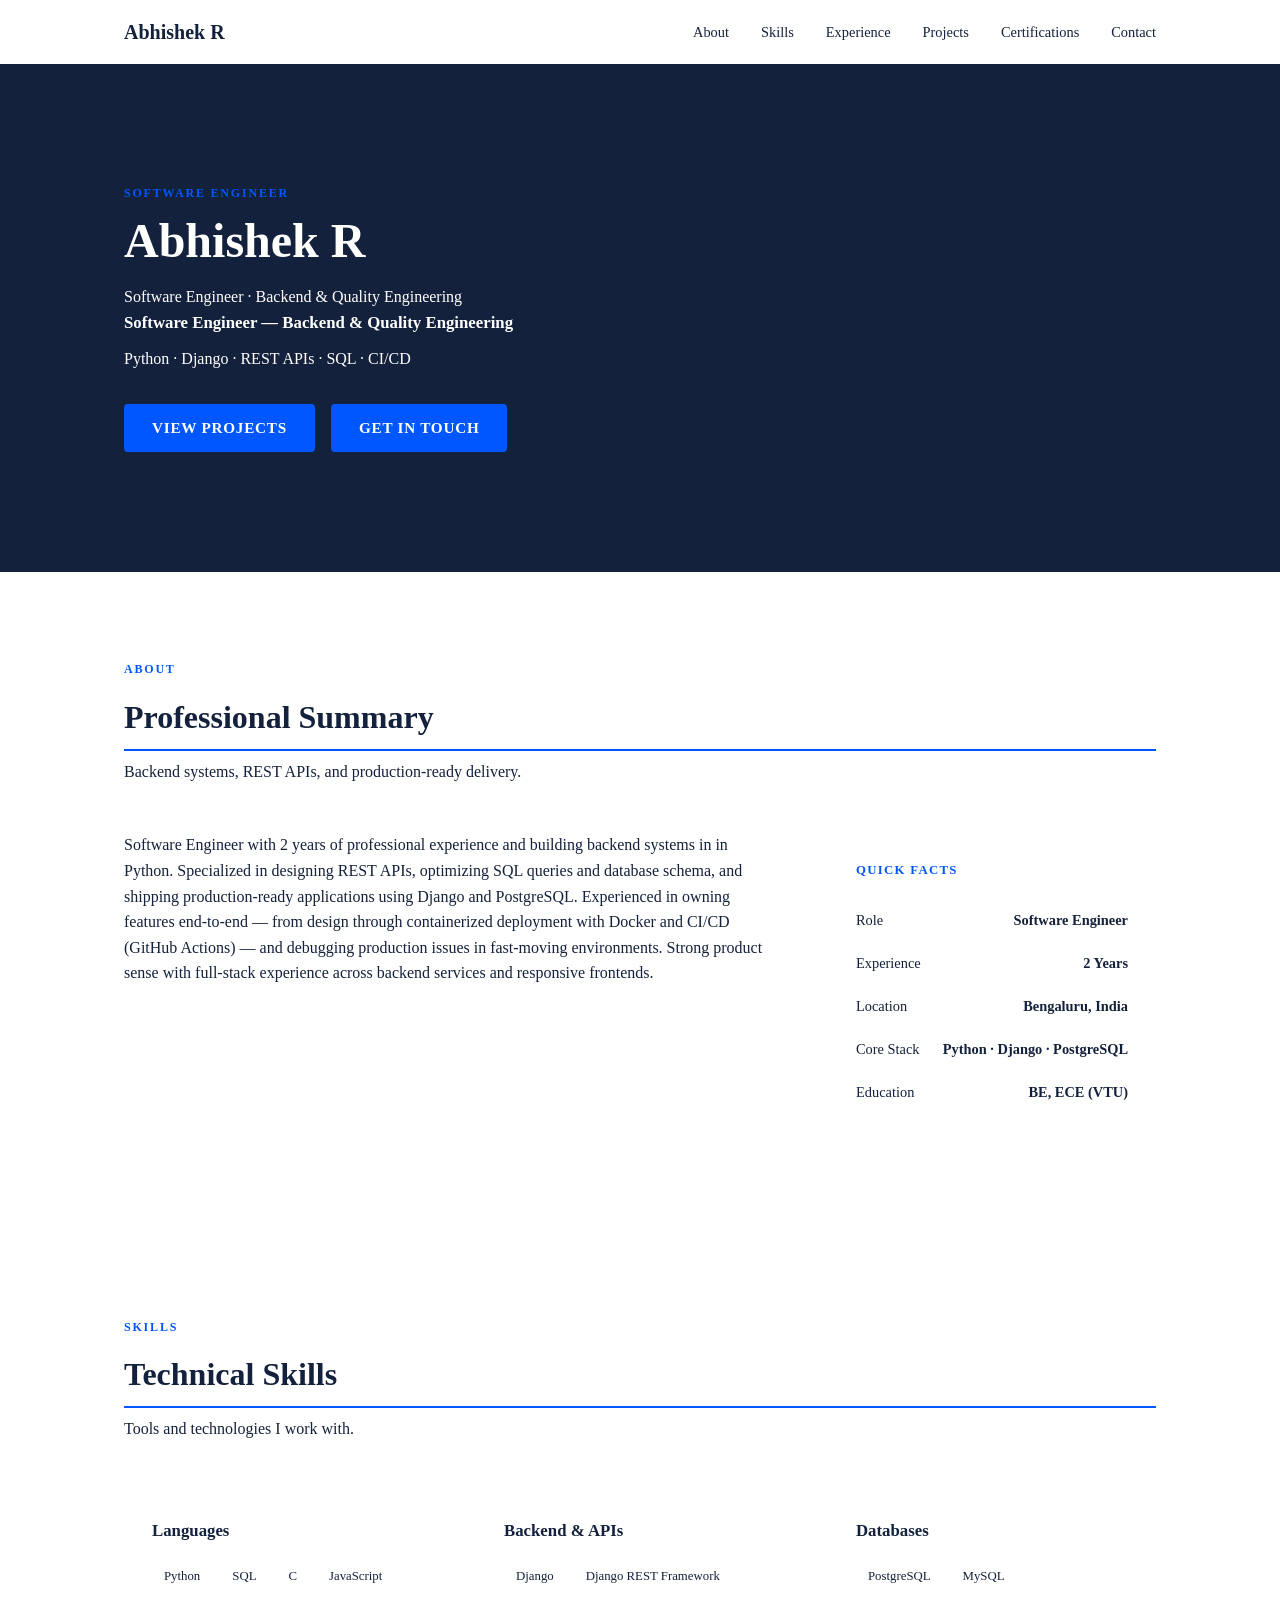
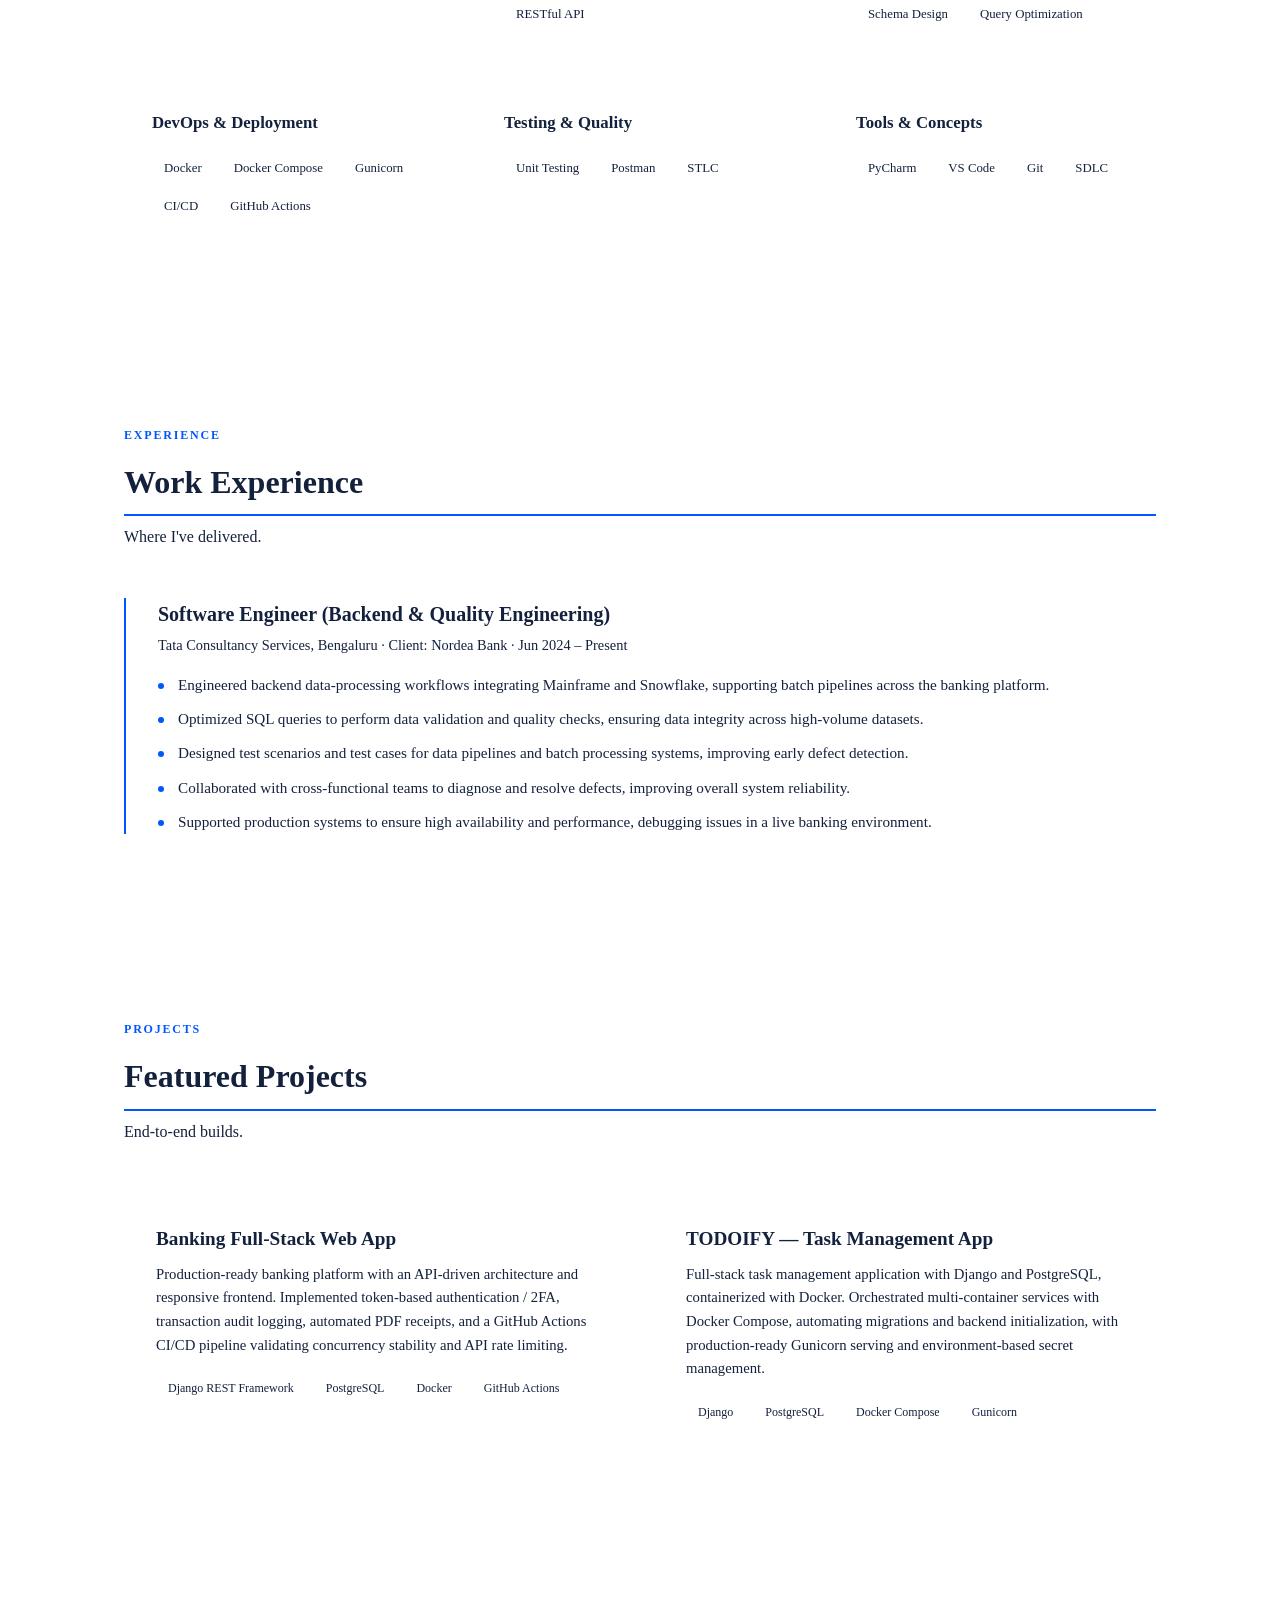
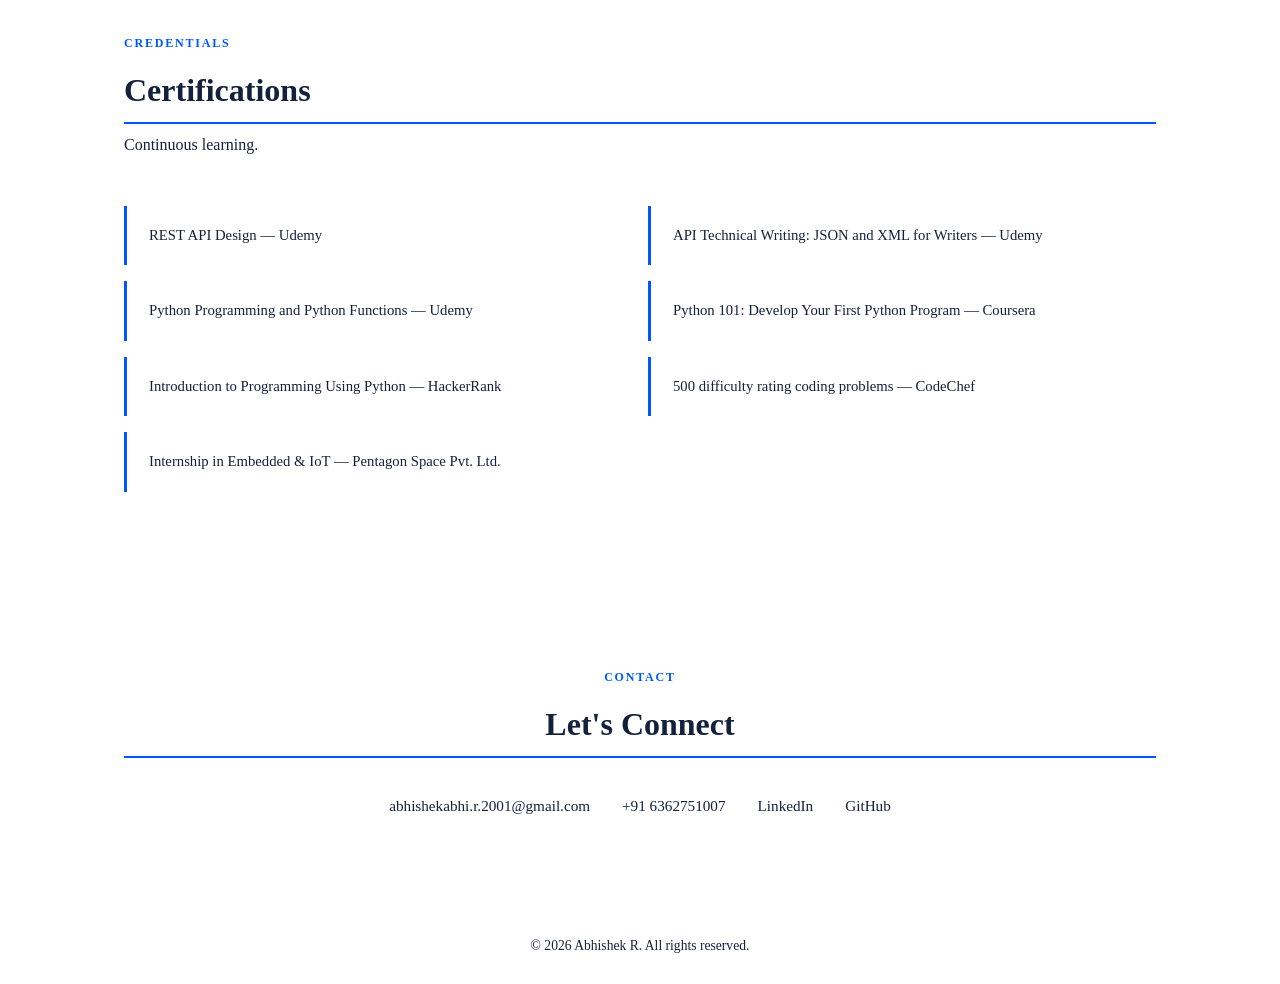
==== index.html @ b6c9a601 "added Goldman Sachs template" ====
<!DOCTYPE html>
<html lang="en">

<head>
    <meta charset="UTF-8">
    <meta name="viewport" content="width=device-width, initial-scale=1.0">
    <title>Abhishek R — Software Engineer</title>

    <link rel="stylesheet" href="base.css">
    <script>
        (function () {
            const params = new URLSearchParams(window.location.search);
            const company = (params.get('company') || '').trim().toLowerCase();
            const companyThemes = {
                accenture: 'accenture',
                ibm: 'ibm',
                deloitte: 'deloitte',
                microsoft: 'tech',
                google: 'google',
                ey: 'ey',
                cisco: 'cisco',
                capgemini: 'capgemini',
                infosys: 'infosys',
                amazon: 'amazon',
                oracle: 'oracle',
                visa: 'visa',
                goldmansachs: 'goldman-sachs',
                'goldman-sachs': 'goldman-sachs',
                'goldman sachs': 'goldman-sachs',
                goldman: 'goldman-sachs',
                gs: 'goldman-sachs'
            };
            const themeFile = companyThemes[company] || 'default';
            const link = document.createElement('link');
            link.rel = 'stylesheet';
            link.id = 'themeStylesheet';
            link.href = `theme-${themeFile}.css`;
            document.head.appendChild(link);
        })();
    </script>
    <link href="https://fonts.googleapis.com/css2?family=IBM+Plex+Sans:wght@400;600;700&display=swap" rel="stylesheet">
    <link
        href="https://fonts.googleapis.com/css2?family=Roboto:wght@400;500;700&family=Inter:wght@400;600;700&display=swap"
        rel="stylesheet">

    <!-- LOCK: Google-only elements hidden before paint -->
    <style>
        #navNameGoogle,
        #heroNameGoogle,
        #navNameGoldman,
        #heroNameGoldman {
            display: none !important;
        }
    </style>
</head>

<body>

    <!-- NAV -->
    <nav>
        <div class="container nav-inner">
            <a class="nav-logo brand" href="#hero">
                <span class="ibm-logo-mark" aria-hidden="true">
                    <span></span><span></span><span></span>
                    <span></span><span></span><span></span>
                    <span></span><span></span>
                </span>

                <!-- DEFAULT name -->
                <span id="navNameDefault">Abhishek R</span>

                <!-- GOOGLE ONLY name -->
                <span id="navNameGoogle" aria-hidden="true">
                    <span class="google-name">
                        <span class="l1">A</span><span class="l2">b</span><span class="l3">h</span><span
                            class="l4">i</span><span class="l5">s</span><span class="l6">h</span><span
                            class="l7">e</span><span class="l8">k</span>
                    </span>
                    &nbsp;
                    <span class="google-name">
                        <span class="l1">R</span>
                    </span>
                </span>

                <!-- GOLDMAN SACHS ONLY name -->
                <span id="navNameGoldman" aria-hidden="true" class="gs-name">
                    <span class="gs-logo-mark" aria-hidden="true">
                        <span></span><span></span><span></span>
                        <span></span><span></span><span></span>
                        <span></span><span></span>
                    </span>
                    Abhishek R
                </span>
            </a>

            <ul class="nav-links" id="navLinks">
                <li><a href="#about">About</a></li>
                <li><a href="#skills">Skills</a></li>
                <li><a href="#experience">Experience</a></li>
                <li><a href="#projects">Projects</a></li>
                <li><a href="#certs">Certifications</a></li>
                <li><a href="#contact">Contact</a></li>
            </ul>
            <button class="hamburger" id="hamburger" aria-label="Menu">
                <span></span><span></span><span></span>
            </button>
        </div>
    </nav>

    <!-- HERO -->
    <header class="hero">
        <div class="container">

            <!-- Company welcome banner — JS shows this only when ?company= is set -->
            <p id="companyWelcome" style="display:none;" class="company-welcome"></p>

            <p class="kicker">Software Engineer</p>

            <!-- DEFAULT name — always shown UNLESS Google overrides -->
            <h1 id="heroNameDefault">Abhishek R</h1>

            <!-- GOOGLE ONLY name — locked off, JS enables only on ?company=google -->
            <h1 id="heroNameGoogle" aria-hidden="true">
                <span class="google-name">
                    <span class="l1">A</span><span class="l2">b</span><span class="l3">h</span><span
                        class="l4">i</span><span class="l5">s</span><span class="l6">h</span><span
                        class="l7">e</span><span class="l8">k</span>
                </span>
                &nbsp;
                <span class="google-name">
                    <span class="l1">R</span>
                </span>
            </h1>

            <!-- GOLDMAN SACHS ONLY name — locked off, JS enables only on ?company=goldman -->
            <h1 id="heroNameGoldman" aria-hidden="true" class="gs-name">
                <span class="gs-logo-mark" aria-hidden="true">
                    <span></span><span></span><span></span>
                    <span></span><span></span><span></span>
                    <span></span><span></span>
                </span>
                Abhishek R
            </h1>

            <!-- THIS is the fixed subtitle line — NEVER touched by JS, always static -->
            <p class="hero-role">Software Engineer · Backend &amp; Quality Engineering</p>
            <p class="hero-headline" id="heroHeadline">Software Engineer — Backend &amp; Quality Engineering</p>
            <p class="hero-tag" id="heroTag">Python · Django · REST APIs · SQL · CI/CD</p>

            <div class="btns">
                <a href="#projects" class="btn btn-primary">View Projects</a>
                <a href="#contact" class="btn btn-primary">Get in Touch</a>
            </div>
        </div>
    </header>

    <!-- ABOUT -->
    <section id="about">
        <div class="container">
            <p class="kicker">About</p>
            <h2>Professional Summary</h2>
            <p class="section-sub">Backend systems, REST APIs, and production-ready delivery.</p>
            <div class="about-grid">
                <div class="reveal">
                    <p>Software Engineer with 2 years of professional experience and building backend systems in
                        in Python. Specialized in designing REST APIs, optimizing SQL queries and database schema, and
                        shipping production-ready applications using Django and PostgreSQL. Experienced in owning
                        features end-to-end — from design through containerized deployment with Docker and CI/CD (GitHub
                        Actions) — and debugging production issues in fast-moving environments. Strong product sense
                        with full-stack experience across backend services and responsive frontends.</p>
                </div>
                <aside class="facts reveal">
                    <h4>Quick Facts</h4>
                    <div><span>Role</span><span>Software Engineer</span></div>
                    <div><span>Experience</span><span>2 Years</span></div>
                    <div><span>Location</span><span>Bengaluru, India</span></div>
                    <div><span>Core Stack</span><span>Python · Django · PostgreSQL</span></div>
                    <div><span>Education</span><span>BE, ECE (VTU)</span></div>
                </aside>
            </div>
        </div>
    </section>

    <!-- SKILLS -->
    <section id="skills" class="alt">
        <div class="container">
            <p class="kicker">Skills</p>
            <h2>Technical Skills</h2>
            <p class="section-sub">Tools and technologies I work with.</p>
            <div class="skill-grid">
                <div class="skill-card reveal">
                    <h3>Languages</h3>
                    <div class="chips"><span class="chip">Python</span><span class="chip">SQL</span><span
                            class="chip">C</span><span
                            class="chip">JavaScript</span></div>
                </div>
                <div class="skill-card reveal">
                    <h3>Backend &amp; APIs</h3>
                    <div class="chips"><span class="chip">Django</span><span class="chip">Django REST
                            Framework</span><span class="chip">RESTful API</span></div>
                </div>
                <div class="skill-card reveal">
                    <h3>Databases</h3>
                    <div class="chips"><span class="chip">PostgreSQL</span><span class="chip">MySQL</span><span
                            class="chip">Schema Design</span><span class="chip">Query Optimization</span></div>
                </div>
                <div class="skill-card reveal">
                    <h3>DevOps &amp; Deployment</h3>
                    <div class="chips"><span class="chip">Docker</span><span class="chip">Docker Compose</span><span
                            class="chip">Gunicorn</span><span class="chip">CI/CD</span><span class="chip">GitHub
                            Actions</span></div>
                </div>
                <div class="skill-card reveal">
                    <h3>Testing &amp; Quality</h3>
                    <div class="chips"><span class="chip">Unit Testing</span><span class="chip">Postman</span><span class="chip">STLC</span></div>
                </div>
                <div class="skill-card reveal">
                    <h3>Tools &amp; Concepts</h3>
                    <div class="chips"><span class="chip">PyCharm</span><span class="chip">VS Code</span><span
                            class="chip">Git</span><span class="chip">SDLC</span></div>
                </div>
            </div>
        </div>
    </section>

    <!-- EXPERIENCE -->
    <section id="experience">
        <div class="container">
            <p class="kicker">Experience</p>
            <h2>Work Experience</h2>
            <p class="section-sub">Where I've delivered.</p>
            <div class="timeline reveal">
                <h3 class="role">Software Engineer (Backend &amp; Quality Engineering)</h3>
                <p class="meta">Tata Consultancy Services, Bengaluru · Client: Nordea Bank · Jun 2024 – Present</p>
                <ul>
                    <li>Engineered backend data-processing workflows integrating Mainframe and Snowflake, supporting
                        batch pipelines across the banking platform.</li>
                    <li>Optimized SQL queries to perform data validation and quality checks, ensuring data integrity
                        across high-volume datasets.</li>
                    <li>Designed test scenarios and test cases for data pipelines and batch processing systems,
                        improving early defect detection.</li>
                    <li>Collaborated with cross-functional teams to diagnose and resolve defects, improving overall
                        system reliability.</li>
                    <li>Supported production systems to ensure high availability and performance, debugging issues in a
                        live banking environment.</li>
                </ul>
            </div>
        </div>
    </section>

    <!-- PROJECTS -->
    <section id="projects" class="alt">
        <div class="container">
            <p class="kicker">Projects</p>
            <h2>Featured Projects</h2>
            <p class="section-sub">End-to-end builds.</p>
            <div class="proj-grid">
                <div class="proj-card reveal">
                    <h3>Banking Full-Stack Web App</h3>
                    <p>Production-ready banking platform with an API-driven architecture and responsive frontend.
                        Implemented token-based authentication / 2FA, transaction audit logging, automated PDF receipts,
                        and a GitHub Actions CI/CD pipeline validating concurrency stability and API rate limiting.</p>
                    <div class="tags"><span class="tag">Django REST Framework</span><span
                            class="tag">PostgreSQL</span><span class="tag">Docker</span><span class="tag">GitHub
                            Actions</span></div>
                </div>
                <div class="proj-card reveal">
                    <h3>TODOIFY — Task Management App</h3>
                    <p>Full-stack task management application with Django and PostgreSQL, containerized with Docker.
                        Orchestrated multi-container services with Docker Compose, automating migrations and backend
                        initialization, with production-ready Gunicorn serving and environment-based secret management.
                    </p>
                    <div class="tags"><span class="tag">Django</span><span class="tag">PostgreSQL</span><span
                            class="tag">Docker Compose</span><span class="tag">Gunicorn</span></div>
                </div>
            </div>
        </div>
    </section>

    <!-- CERTIFICATIONS -->
    <section id="certs">
        <div class="container">
            <p class="kicker">Credentials</p>
            <h2>Certifications</h2>
            <p class="section-sub">Continuous learning.</p>
            <div class="cert-grid">
                <div class="cert reveal">REST API Design — Udemy</div>
                <div class="cert reveal">API Technical Writing: JSON and XML for Writers — Udemy</div>
                <div class="cert reveal">Python Programming and Python Functions — Udemy</div>
                <div class="cert reveal">Python 101: Develop Your First Python Program — Coursera</div>
                <div class="cert reveal">Introduction to Programming Using Python — HackerRank</div>
                <div class="cert reveal">500 difficulty rating coding problems — CodeChef</div>
                <div class="cert reveal">Internship in Embedded &amp; IoT — Pentagon Space Pvt. Ltd.</div>
            </div>
        </div>
    </section>

    <!-- CONTACT -->
    <section id="contact" class="contact">
        <div class="container">
            <p class="kicker">Contact</p>
            <h2>Let's Connect</h2>
            <div class="contact-links">
                <a href="mailto:abhishekabhi.r.2001@gmail.com">abhishekabhi.r.2001@gmail.com</a>
                <a href="tel:+916362751007">+91 6362751007</a>
                <a href="https://linkedin.com/in/abhishek-r-652915211" target="_blank">LinkedIn</a>
                <a href="https://github.com/Abhi3468" target="_blank">GitHub</a>

            </div>
        </div>
    </section>

    <footer>
        &copy; <span id="year"></span> Abhishek R. All rights reserved.
    </footer>

    <script src="script.js"></script>
</body>

</html>
---- base.css ----
.welcome-banner {
    display: inline-block;
    background: var(--accent);
    color: var(--accent-text);
    padding: 6px 16px;
    border-radius: var(--radius);
    font-size: .85rem;
    font-weight: 600;
    margin-bottom: 20px;
}


* {
    margin: 0;
    padding: 0;
    box-sizing: border-box;
}

html {
    scroll-behavior: smooth;
}

body {
    font-family: var(--font-body);
    color: var(--text);
    line-height: 1.6;
    background: var(--bg);
}

h1,
h2,
h3,
h4 {
    font-family: var(--font-head);
    font-weight: 600;
    color: var(--heading);
}

a {
    text-decoration: none;
    color: inherit;
}

.container {
    max-width: 1080px;
    margin: 0 auto;
    padding: 0 24px;
}

.kicker {
    font-size: .75rem;
    letter-spacing: .15em;
    text-transform: uppercase;
    color: var(--accent);
    font-weight: 600;
    margin-bottom: 12px;
}

/* NAV */
nav {
    position: sticky;
    top: 0;
    z-index: 100;
    background: var(--nav-bg);
    backdrop-filter: blur(8px);
    border-bottom: 1px solid var(--border);
}

.nav-inner {
    display: flex;
    align-items: center;
    justify-content: space-between;
    height: 64px;
}

.brand {
    font-family: var(--font-head);
    font-size: 1.25rem;
    font-weight: 700;
    color: var(--heading);
}

.nav-links {
    display: flex;
    gap: 32px;
    list-style: none;
}

.nav-links a {
    font-size: .9rem;
    color: var(--nav-link);
    transition: color .2s;
}

.nav-links a:hover {
    color: var(--accent);
}

.hamburger {
    display: none;
    flex-direction: column;
    gap: 5px;
    cursor: pointer;
    background: none;
    border: none;
}

.hamburger span {
    width: 24px;
    height: 2px;
    background: var(--heading);
    transition: .3s;
}

/* HERO */
.hero {
    background: var(--hero-bg);
    color: var(--hero-text);
    padding: 120px 0;
}

.hero h1 {
    color: var(--hero-text);
    font-size: 3rem;
    line-height: 1.1;
    margin-bottom: 16px;
}

.hero .tag {
    font-size: 1.15rem;
    color: var(--hero-sub);
    margin-bottom: 32px;
}

.hero-headline {
    font-size: 1.05rem;
    font-weight: 600;
    color: var(--hero-sub);
    margin-bottom: 10px;
}

.hero-tag {
    font-size: 1rem;
    color: var(--hero-sub);
    margin-bottom: 32px;
}

.company-welcome {
    display: inline-block;
    background: var(--accent);
    color: var(--accent-text);
    padding: 6px 16px;
    border-radius: var(--radius);
    font-size: .85rem;
    font-weight: 600;
    margin-bottom: 20px;
}

.btns {
    display: flex;
    gap: 16px;
    flex-wrap: wrap;
}

/* ---------- BUTTONS ---------- */
/* ── BUTTONS ── */
.btn {
    display: inline-block;
    padding: 0.75rem 1.75rem;
    border-radius: 4px;
    font-weight: 700;
    font-size: 0.95rem;
    text-decoration: none;
    cursor: pointer;
    letter-spacing: 0.05em;
    text-transform: uppercase;
    transition: background 0.2s ease, color 0.2s ease, border-color 0.2s ease;
}

.btn-primary {
    background: var(--accent, #0057ff);
    border: 2px solid var(--accent, #0057ff);
    color: #ffffff !important;
}

.btn-primary:hover {
    background: var(--accent-dark, #0040cc);
    border-color: var(--accent-dark, #0040cc);
    color: #ffffff !important;
}

.btn-outline {
    background: transparent;
    border: 2px solid var(--accent, #0057ff);
    color: var(--accent, #0057ff) !important;
}

.btn-outline:hover {
    background: var(--accent, #0057ff);
    color: #ffffff !important;
}


/* SECTIONS */
section {
    padding: 88px 0;
}

section h2 {
    font-size: 2rem;
    margin-bottom: 8px;
}

.section-sub {
    color: var(--muted);
    margin-bottom: 48px;
}

.section-title::after {
    content: "";
    position: absolute;
    left: 0;
    bottom: -8px;
    /* pushes line below the text, not on it */
    width: 56px;
    height: 4px;
    background: var(--accent, #a100ff);
    border-radius: 2px;
}

/* Extra spacing so the underline doesn't overlap content below */
.section-title {
    margin-bottom: 28px;
}


.alt {
    background: var(--alt-bg);
}

/* ABOUT */
.about-grid {
    display: grid;
    grid-template-columns: 2fr 1fr;
    gap: 48px;
}

.facts {
    background: var(--card-bg);
    border: 1px solid var(--border);
    padding: 28px;
}

.facts h4 {
    font-size: .8rem;
    letter-spacing: .1em;
    text-transform: uppercase;
    color: var(--accent);
    margin-bottom: 18px;
}

.facts div {
    display: flex;
    justify-content: space-between;
    padding: 10px 0;
    border-bottom: 1px solid var(--border);
    font-size: .9rem;
}

.facts div:last-child {
    border: none;
}

.facts span:first-child {
    color: var(--muted);
}

.facts span:last-child {
    font-weight: 600;
    text-align: right;
}

/* SKILLS */
.skill-grid {
    display: grid;
    grid-template-columns: repeat(3, 1fr);
    gap: 24px;
}

.skill-card {
    background: var(--card-bg);
    border: 1px solid var(--border);
    padding: 28px;
    transition: .25s;
}

.skill-card:hover {
    box-shadow: var(--shadow);
    transform: translateY(-3px);
}

.skill-card h3 {
    font-size: 1.05rem;
    margin-bottom: 16px;
}

.chips {
    display: flex;
    flex-wrap: wrap;
    gap: 8px;
}

.chip {
    background: var(--alt-bg);
    border: 1px solid var(--border);
    padding: 5px 12px;
    border-radius: var(--radius);
    font-size: .8rem;
    color: var(--text);
}

/* TIMELINE */
.timeline {
    border-left: 2px solid var(--accent);
    padding-left: 32px;
}

.timeline .role {
    font-size: 1.25rem;
}

.timeline .meta {
    color: var(--muted);
    font-size: .9rem;
    margin: 4px 0 16px;
}

.timeline ul {
    list-style: none;
}

.timeline li {
    position: relative;
    padding-left: 20px;
    margin-bottom: 10px;
    font-size: .95rem;
}

.timeline li::before {
    content: "";
    position: absolute;
    left: 0;
    top: 10px;
    width: 6px;
    height: 6px;
    background: var(--accent);
    border-radius: 50%;
}

/* PROJECTS */
.proj-grid {
    display: grid;
    grid-template-columns: repeat(2, 1fr);
    gap: 28px;
}

.proj-card {
    background: var(--card-bg);
    border: 1px solid var(--border);
    padding: 32px;
    transition: .25s;
}

.proj-card:hover {
    box-shadow: var(--shadow);
    transform: translateY(-3px);
}

.proj-card h3 {
    font-size: 1.2rem;
    margin-bottom: 8px;
}

.proj-card p {
    font-size: .92rem;
    color: var(--text);
    margin-bottom: 18px;
}

.tags {
    display: flex;
    flex-wrap: wrap;
    gap: 8px;
}

.tag {
    background: var(--tag-bg);
    color: var(--tag-text);
    padding: 4px 12px;
    border-radius: var(--radius);
    font-size: .75rem;
}

/* CERTS */
.cert-grid {
    display: grid;
    grid-template-columns: repeat(2, 1fr);
    gap: 16px;
}

.cert {
    background: var(--card-bg);
    border: 1px solid var(--border);
    border-left: 3px solid var(--accent);
    padding: 18px 22px;
    font-size: .92rem;
}

/* CONTACT */
.contact {
    background: var(--hero-bg);
    color: var(--hero-text);
    text-align: center;
}

.contact h2 {
    color: var(--hero-text);
}

.contact-links {
    display: flex;
    justify-content: center;
    flex-wrap: wrap;
    gap: 32px;
    margin-top: 36px;
}

.contact-links a {
    color: var(--hero-sub);
    font-size: .95rem;
    transition: color .2s;
}

.contact-links a:hover {
    color: var(--accent);
}

footer {
    background: var(--footer-bg);
    color: var(--footer-text);
    text-align: center;
    padding: 28px;
    font-size: .85rem;
}

/* REVEAL */
.reveal {
    opacity: 0;
    transform: translateY(24px);
    transition: opacity .6s ease, transform .6s ease;
}

.reveal.visible {
    opacity: 1;
    transform: none;
}

/* RESPONSIVE */
@media(max-width:768px) {
    .nav-links {
        position: fixed;
        top: 64px;
        right: 0;
        flex-direction: column;
        background: var(--card-bg);
        width: 220px;
        padding: 24px;
        gap: 20px;
        border-left: 1px solid var(--border);
        transform: translateX(100%);
        transition: .3s;
        height: 100vh;
    }

    .nav-links.open {
        transform: translateX(0);
    }

    .hamburger {
        display: flex;
    }

    .hero h1 {
        font-size: 2.1rem;
    }

    .about-grid,
    .skill-grid,
    .proj-grid,
    .cert-grid {
        grid-template-columns: 1fr;
    }
}

/* =========================================================
   RESPONSIVE BREAKPOINTS
   ========================================================= */

/* ---------- Large Desktop: 1280px+ ---------- */
@media (min-width: 1280px) {
    .grid-4 {
        grid-template-columns: repeat(4, 1fr);
    }
}

/* ---------- Desktop / Laptop: 1024px ---------- */
@media (max-width: 1024px) {
    .grid-4 {
        grid-template-columns: repeat(2, 1fr);
    }
}

/* ---------- Tablet Landscape: 900px ---------- */
@media (max-width: 900px) {
    .grid-3 {
        grid-template-columns: repeat(2, 1fr);
    }

    .grid-4 {
        grid-template-columns: repeat(2, 1fr);
    }

    .contact-grid {
        grid-template-columns: 1fr;
    }

    .hero {
        min-height: 80vh;
    }
}

/* ---------- Tablet Portrait: 768px ---------- */
@media (max-width: 768px) {

    .grid-2,
    .grid-3 {
        grid-template-columns: repeat(2, 1fr);
    }

    .hero-inner {
        max-width: 100%;
    }

    .section-title::after {
        width: 44px;
    }

    nav {
        height: 60px;
    }
}

/* ---------- Mobile Large: 640px ---------- */
@media (max-width: 640px) {
    .nav-toggle {
        display: flex;
    }

    .nav-links {
        display: none;
        position: absolute;
        top: 60px;
        left: 0;
        right: 0;
        background: #000000;
        flex-direction: column;
        padding: 20px 24px;
        gap: 18px;
        border-bottom: 3px solid var(--accent, #a100ff);
        box-shadow: 0 8px 24px rgba(0, 0, 0, 0.4);
    }

    .nav-links.open {
        display: flex;
    }

    .grid-2,
    .grid-3,
    .grid-4 {
        grid-template-columns: 1fr;
    }

    .hero-cta {
        flex-direction: column;
        align-items: flex-start;
    }

    .btn {
        width: 100%;
        text-align: center;
    }

    .contact-grid {
        grid-template-columns: 1fr;
    }

    .footer-inner {
        flex-direction: column;
        text-align: center;
    }
}

/* ---------- Mobile Small: 480px ---------- */
@media (max-width: 480px) {
    html {
        font-size: 15px;
    }

    .hero {
        min-height: 100svh;
    }

    .section-title::after {
        width: 36px;
        height: 3px;
    }

    .timeline {
        padding-left: 20px;
    }

    .timeline-item::before {
        left: -30px;
        font-size: 0.9rem;
    }

    .tags {
        gap: 6px;
    }

    .tag {
        font-size: 0.68rem;
        padding: 4px 8px;
    }

    nav {
        height: 56px;
    }

    .nav-links {
        top: 56px;
    }
}

/* ---------- Very Small: 360px ---------- */
@media (max-width: 360px) {
    html {
        font-size: 14px;
    }

    .btn {
        padding: 10px 14px;
        font-size: 0.75rem;
    }

    .hero h1 {
        font-size: 1.6rem;
    }
}
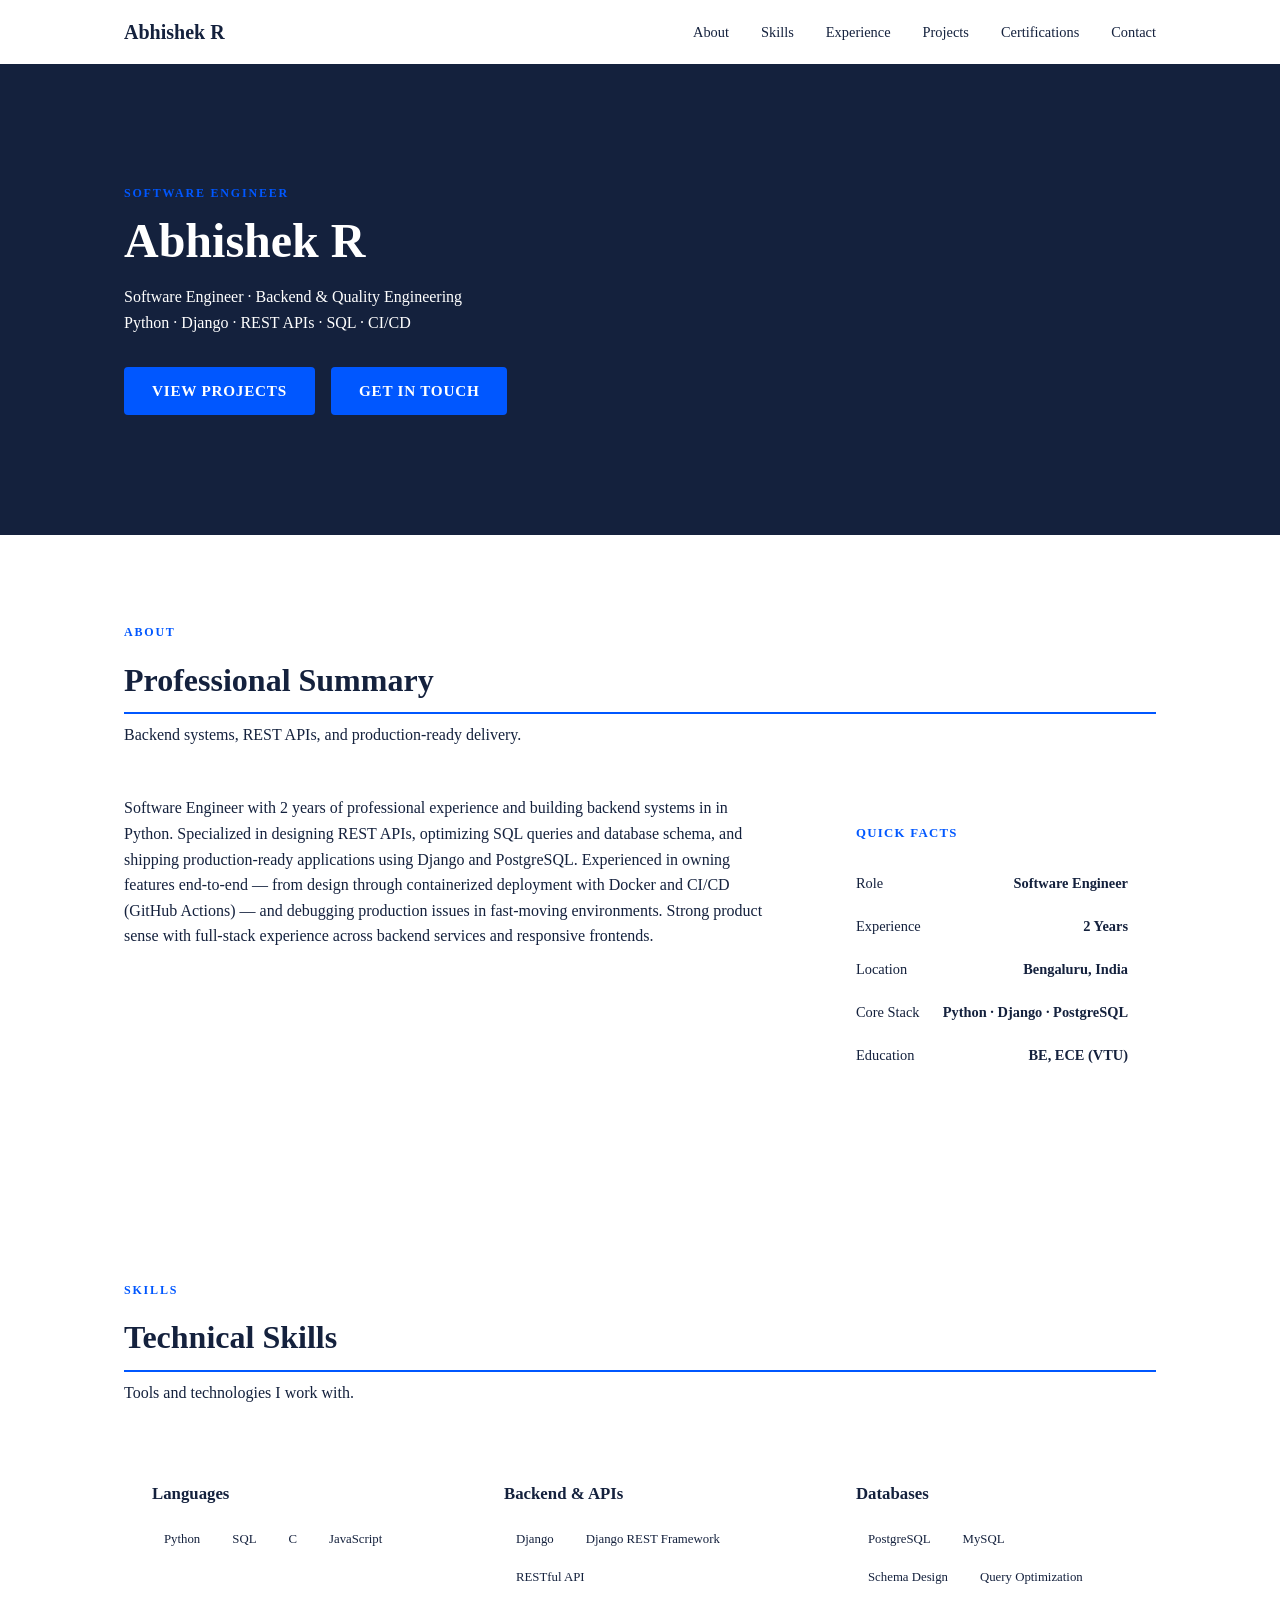
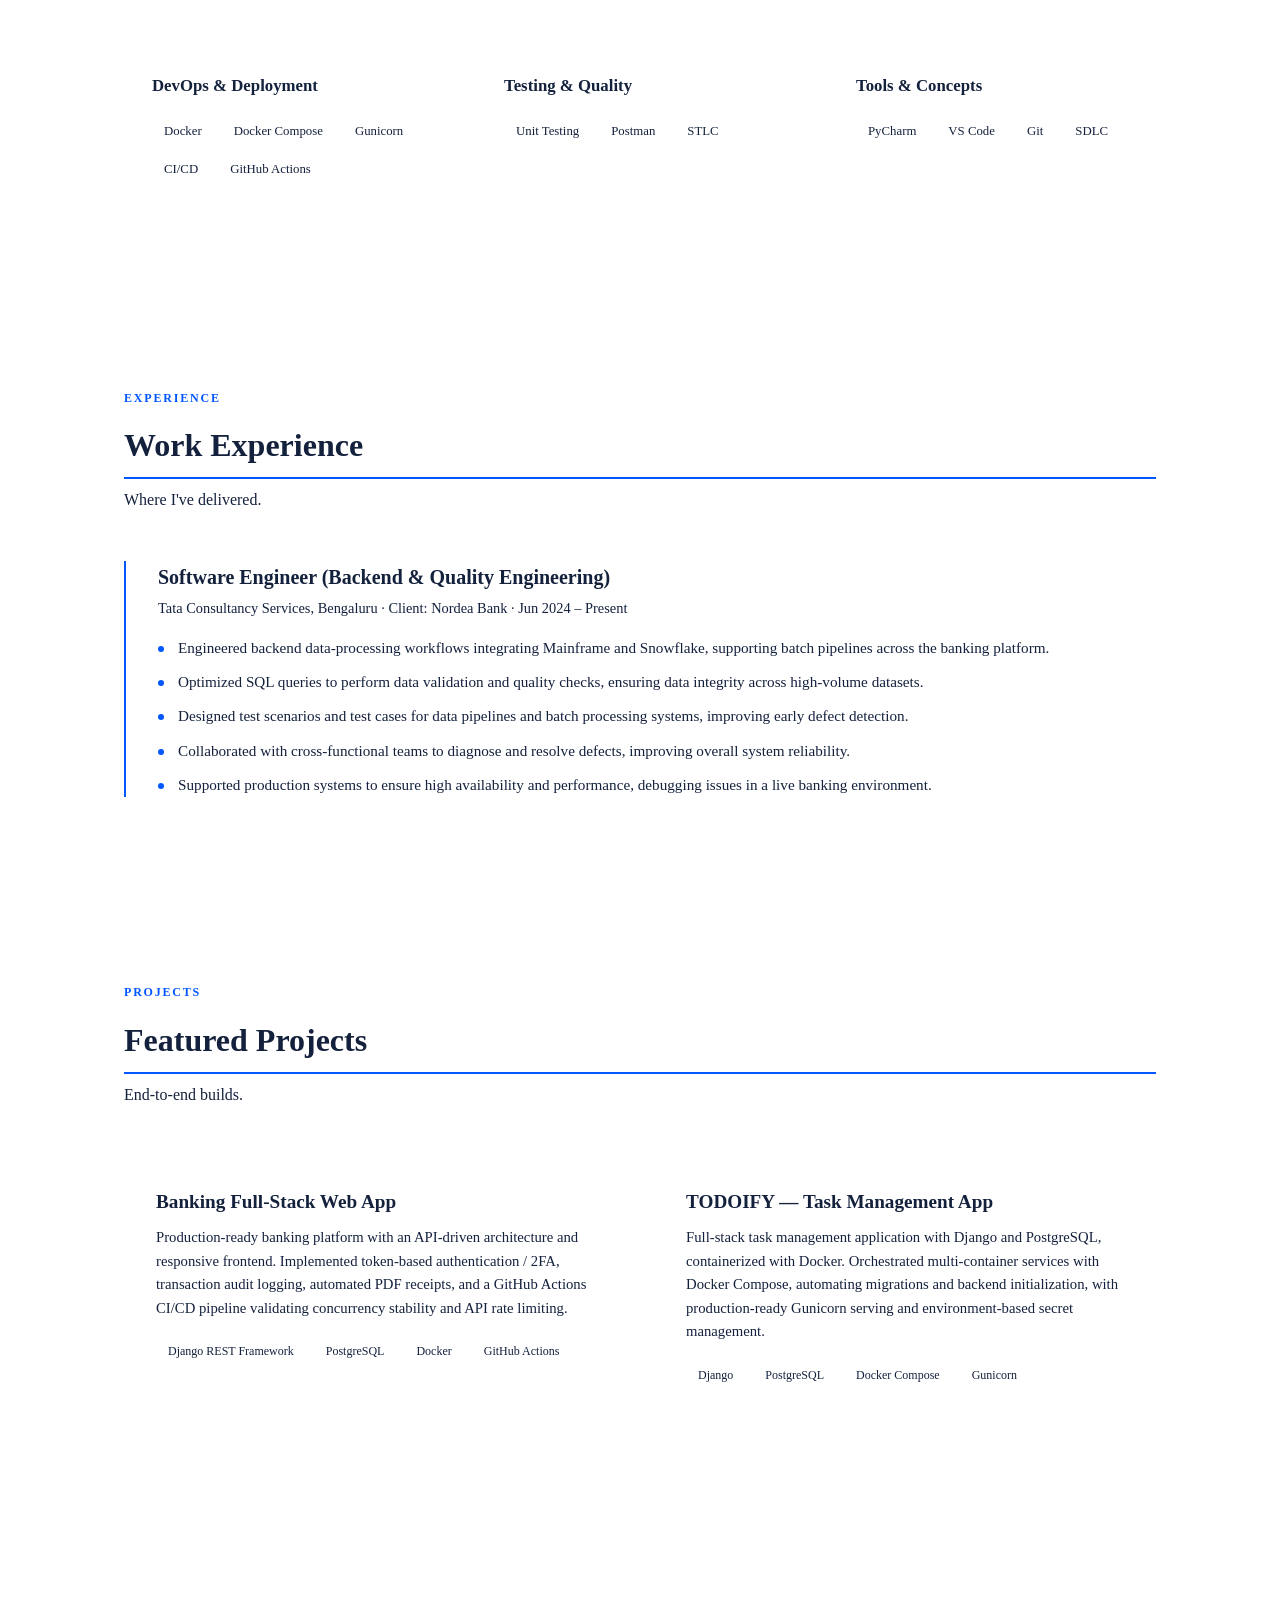
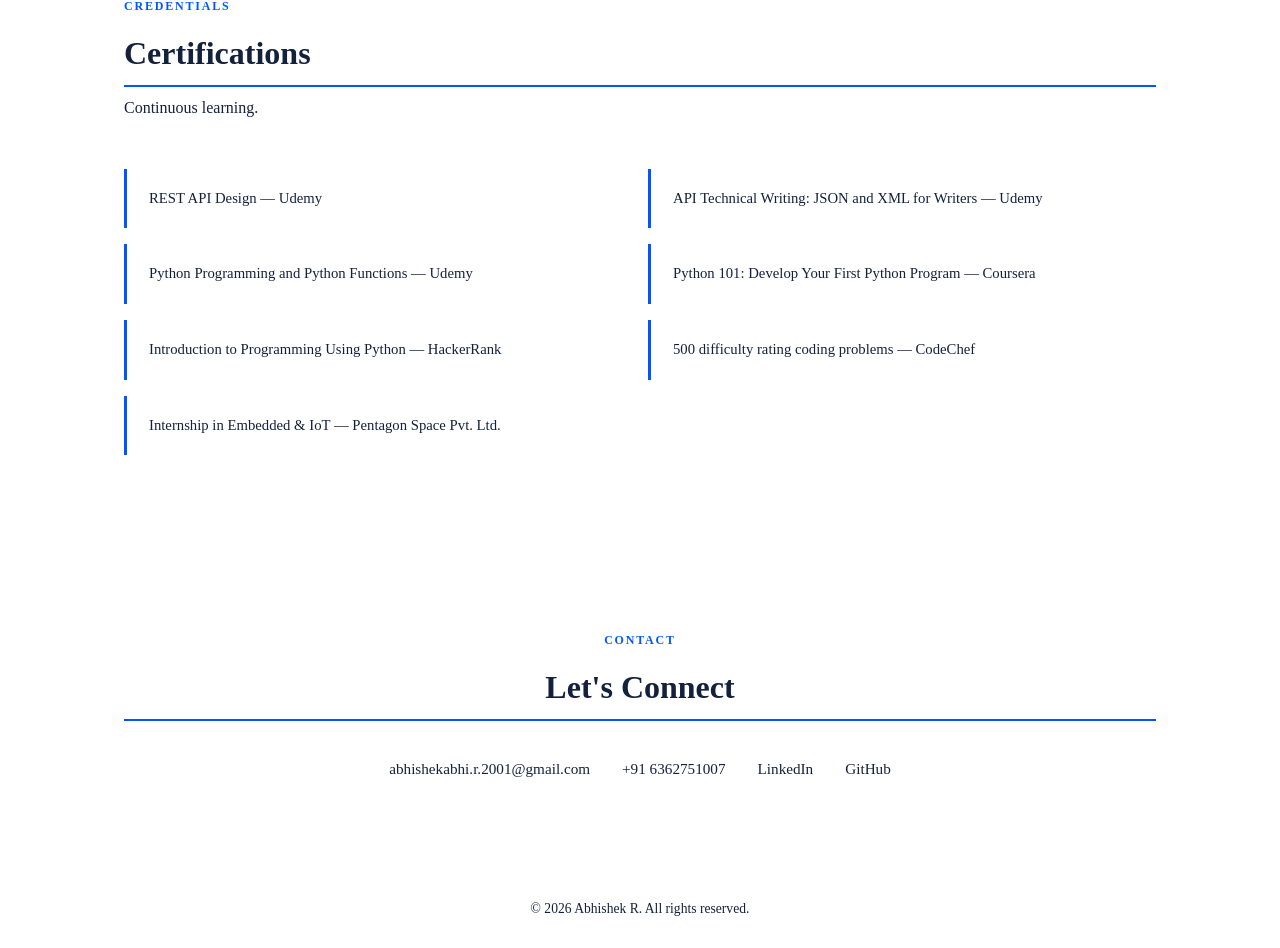
==== commit ec0505f6: "added wit MS template" ====
--- a/index.html
+++ b/index.html
@@ -15,7 +15,7 @@
                 accenture: 'accenture',
                 ibm: 'ibm',
                 deloitte: 'deloitte',
-                microsoft: 'tech',
+                microsoft: 'microsoft',
                 google: 'google',
                 ey: 'ey',
                 cisco: 'cisco',
@@ -142,9 +142,9 @@
                 Abhishek R
             </h1>
 
-            <!-- THIS is the fixed subtitle line — NEVER touched by JS, always static -->
+            
             <p class="hero-role">Software Engineer · Backend &amp; Quality Engineering</p>
-            <p class="hero-headline" id="heroHeadline">Software Engineer — Backend &amp; Quality Engineering</p>
+            <!-- <p class="hero-headline" id="heroHeadline">Software Engineer — Backend &amp; Quality Engineering</p> -->
             <p class="hero-tag" id="heroTag">Python · Django · REST APIs · SQL · CI/CD</p>
 
             <div class="btns">
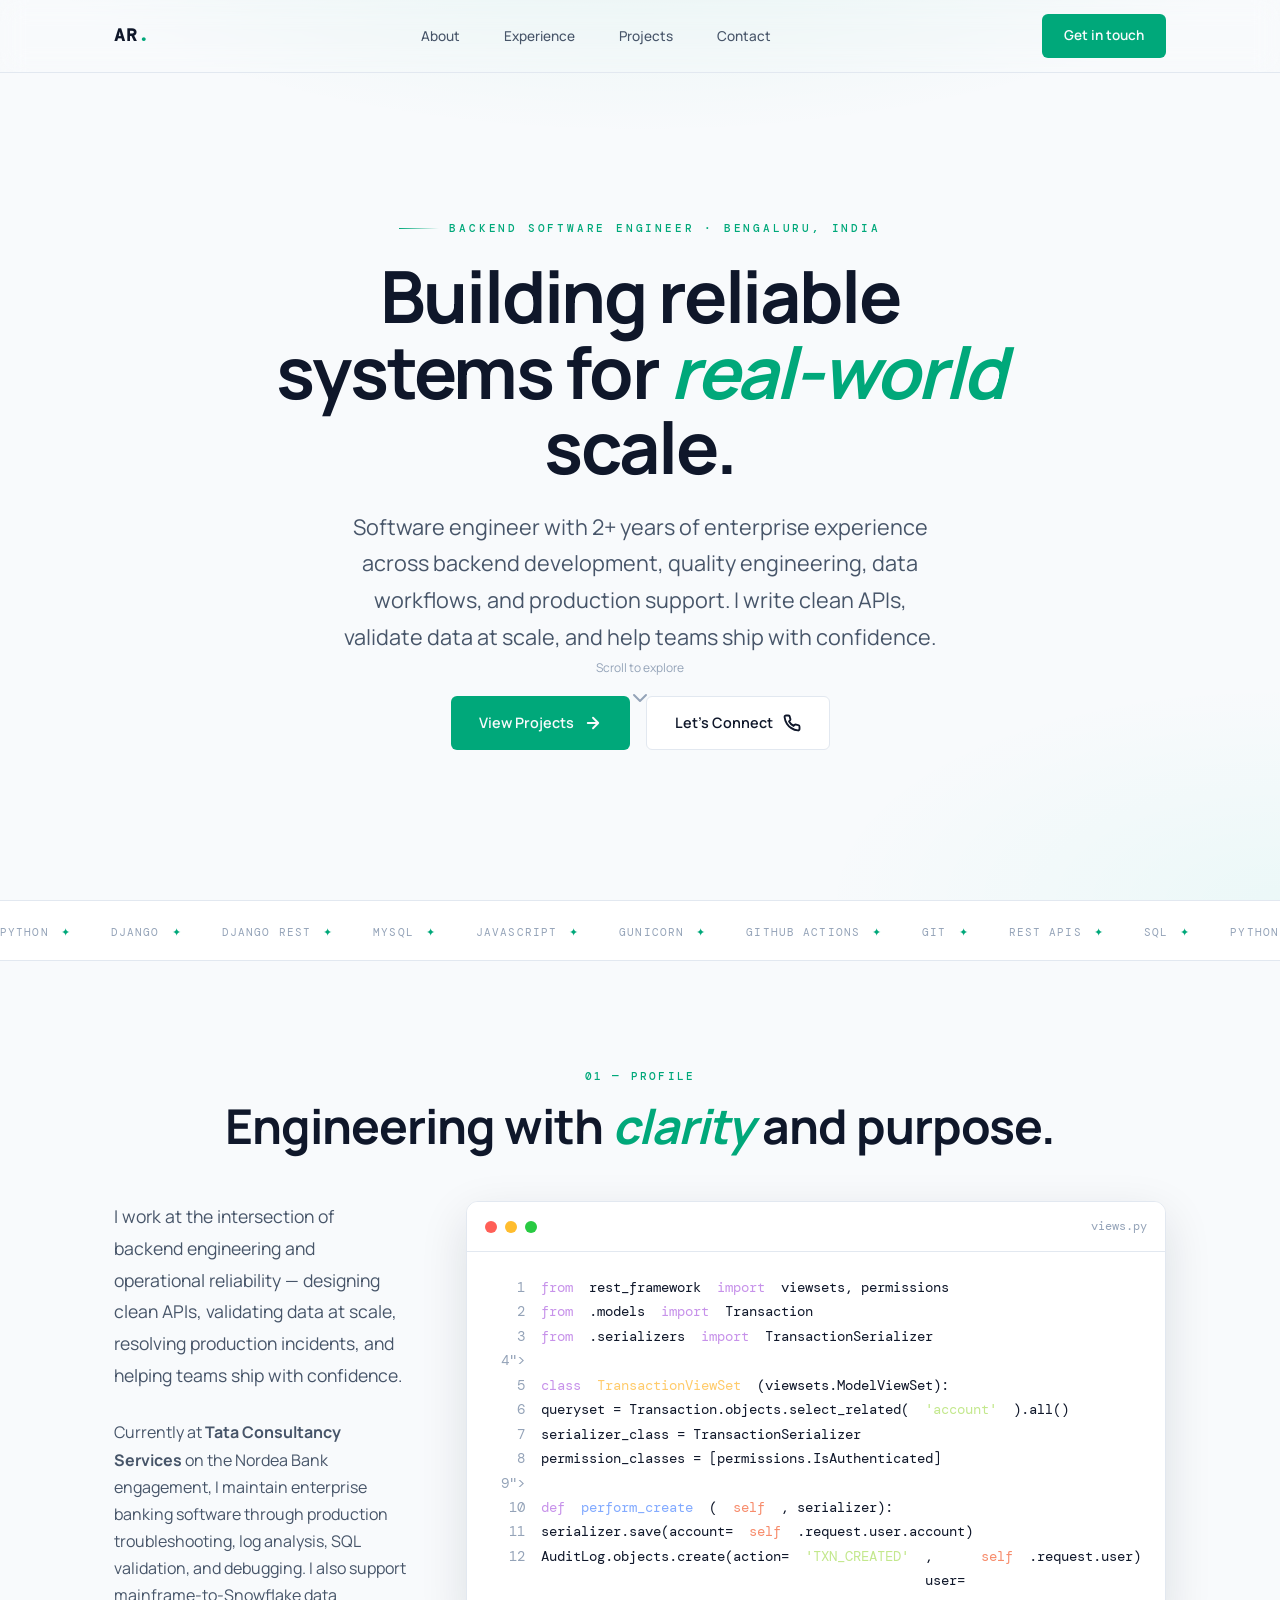
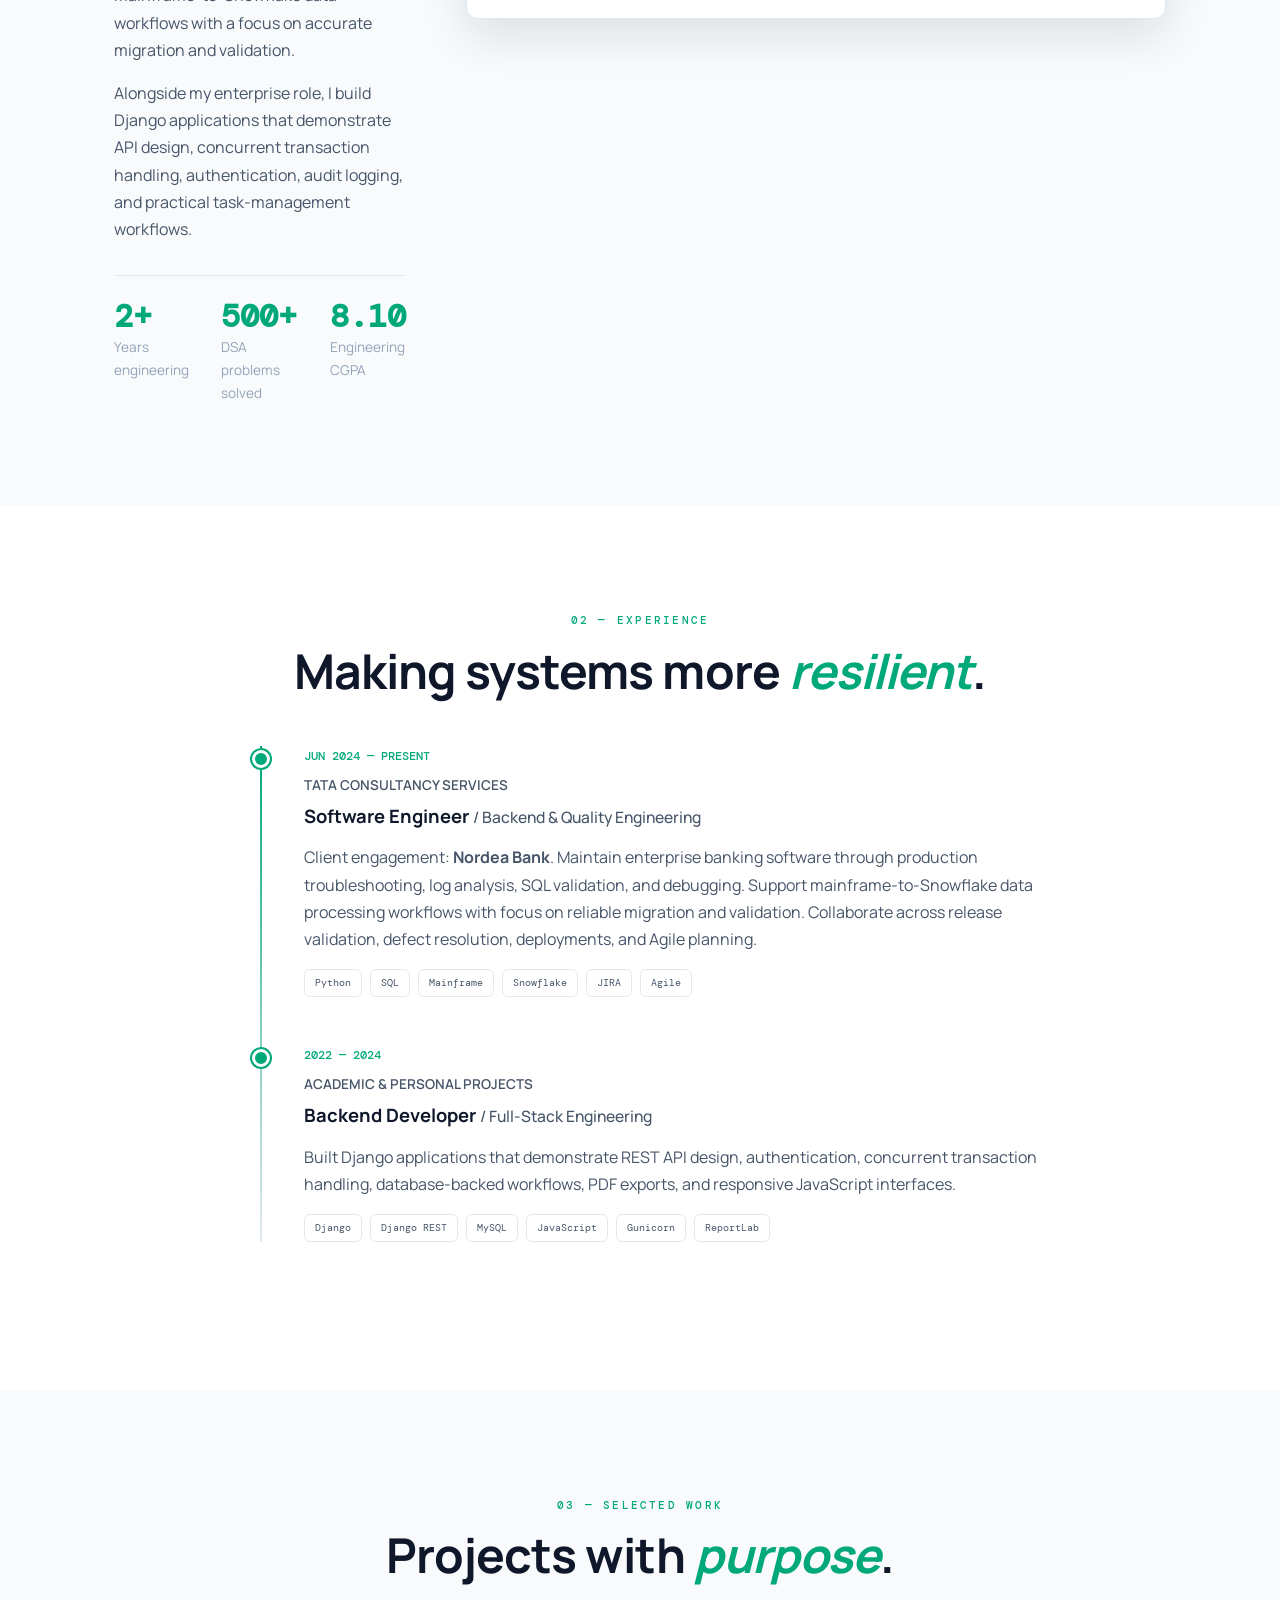
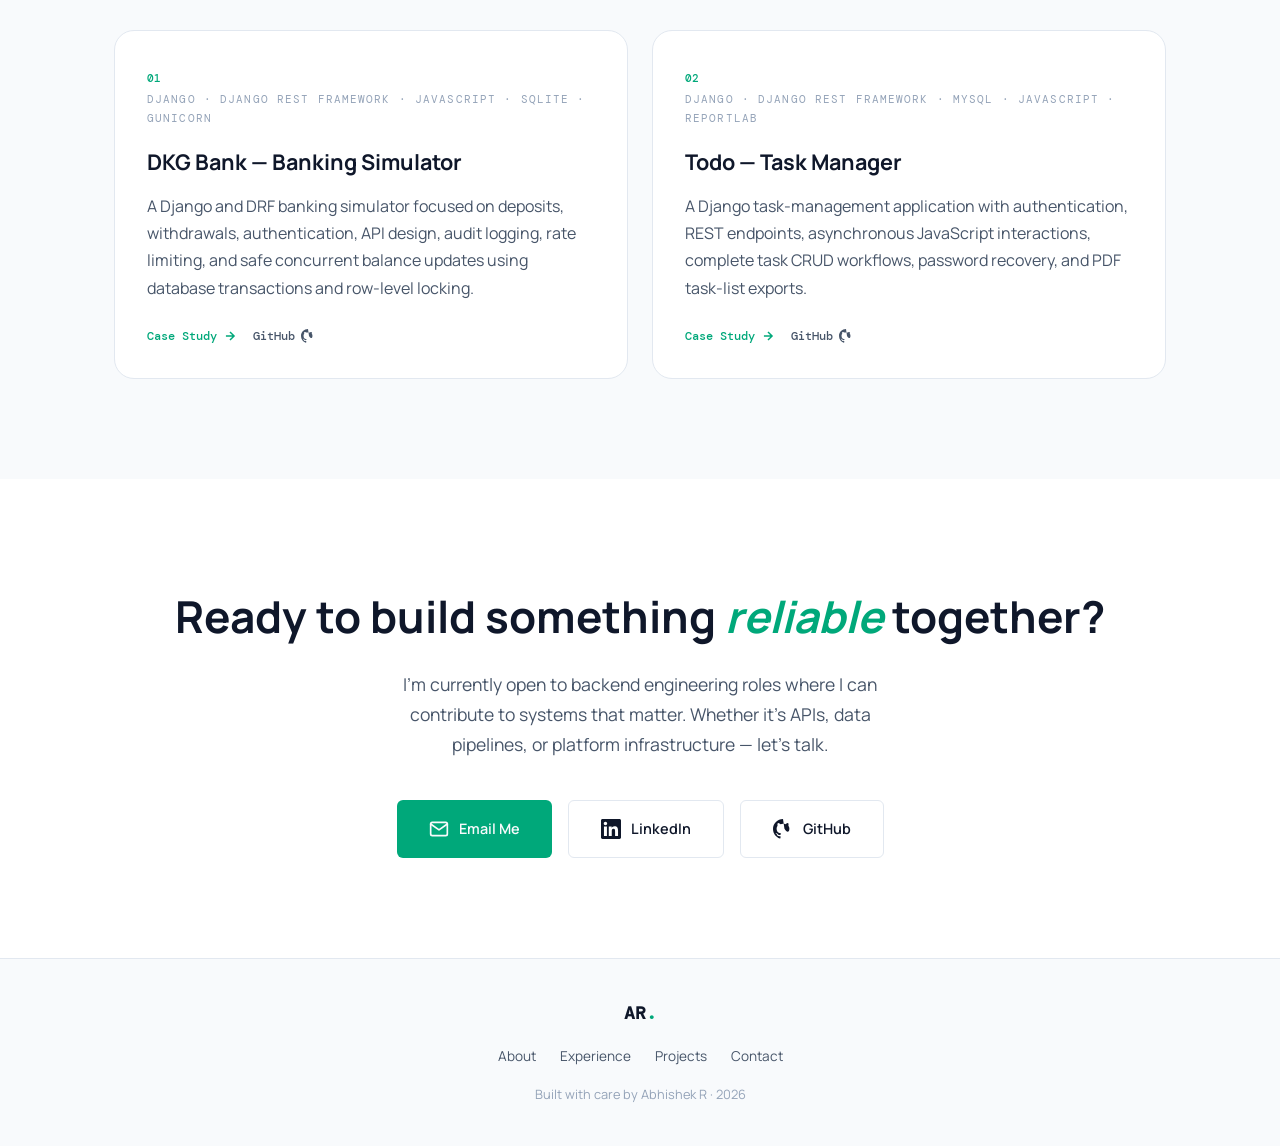
==== commit 04ba5f32: "portfolio" ====
--- a/index.html
+++ b/index.html
@@ -1,320 +1,613 @@
 <!DOCTYPE html>
 <html lang="en">
-
 <head>
-    <meta charset="UTF-8">
-    <meta name="viewport" content="width=device-width, initial-scale=1.0">
-    <title>Abhishek R — Software Engineer</title>
-
-    <link rel="stylesheet" href="base.css">
-    <script>
-        (function () {
-            const params = new URLSearchParams(window.location.search);
-            const company = (params.get('company') || '').trim().toLowerCase();
-            const companyThemes = {
-                accenture: 'accenture',
-                ibm: 'ibm',
-                deloitte: 'deloitte',
-                microsoft: 'microsoft',
-                google: 'google',
-                ey: 'ey',
-                cisco: 'cisco',
-                capgemini: 'capgemini',
-                infosys: 'infosys',
-                amazon: 'amazon',
-                oracle: 'oracle',
-                visa: 'visa',
-                goldmansachs: 'goldman-sachs',
-                'goldman-sachs': 'goldman-sachs',
-                'goldman sachs': 'goldman-sachs',
-                goldman: 'goldman-sachs',
-                gs: 'goldman-sachs'
-            };
-            const themeFile = companyThemes[company] || 'default';
-            const link = document.createElement('link');
-            link.rel = 'stylesheet';
-            link.id = 'themeStylesheet';
-            link.href = `theme-${themeFile}.css`;
-            document.head.appendChild(link);
-        })();
-    </script>
-    <link href="https://fonts.googleapis.com/css2?family=IBM+Plex+Sans:wght@400;600;700&display=swap" rel="stylesheet">
-    <link
-        href="https://fonts.googleapis.com/css2?family=Roboto:wght@400;500;700&family=Inter:wght@400;600;700&display=swap"
-        rel="stylesheet">
-
-    <!-- LOCK: Google-only elements hidden before paint -->
-    <style>
-        #navNameGoogle,
-        #heroNameGoogle,
-        #navNameGoldman,
-        #heroNameGoldman {
-            display: none !important;
+  <meta charset="UTF-8">
+  <meta name="viewport" content="width=device-width, initial-scale=1.0">
+  <meta name="description" content="Abhishek R — Backend Software Engineer. Building reliable systems, clean APIs, and resilient data workflows.">
+  <title>Abhishek R | Backend Software Engineer</title>
+
+  <link rel="preconnect" href="https://fonts.googleapis.com">
+  <link rel="preconnect" href="https://fonts.gstatic.com" crossorigin>
+  <link href="https://fonts.googleapis.com/css2?family=DM+Mono:wght@400;500&family=Manrope:wght@400;500;600;700&display=swap" rel="stylesheet">
+
+  <style>
+    /* ===== CSS Variables ===== */
+    :root {
+      --bg: #0a0f1a;
+      --bg-elevated: #111827;
+      --bg-card: #151d2e;
+      --text: #e8edf5;
+      --text-muted: #8b98ad;
+      --text-subtle: #5a6a85;
+      --accent: #00d4aa;
+      --accent-dim: #00b894;
+      --accent-soft: rgba(0, 212, 170, 0.1);
+      --border: #1e2a3e;
+      --border-light: #2a3a52;
+      --font-mono: 'DM Mono', monospace;
+      --font-sans: 'Manrope', system-ui, sans-serif;
+      --radius-sm: 6px;
+      --radius-md: 12px;
+      --radius-lg: 20px;
+      --shadow-sm: 0 2px 8px rgba(0,0,0,0.2);
+      --shadow-md: 0 8px 24px rgba(0,0,0,0.3);
+      --shadow-lg: 0 16px 48px rgba(0,0,0,0.4);
+      --transition: 0.2s ease;
+    }
+
+    @media (prefers-color-scheme: light) {
+      :root {
+        --bg: #f8fafc;
+        --bg-elevated: #ffffff;
+        --bg-card: #ffffff;
+        --text: #0f172a;
+        --text-muted: #475569;
+        --text-subtle: #94a3b8;
+        --accent: #00a87a;
+        --accent-dim: #00966e;
+        --accent-soft: rgba(0, 168, 122, 0.1);
+        --border: #e2e8f0;
+        --border-light: #e2e8f0;
+        --shadow-sm: 0 2px 8px rgba(15,23,42,0.06);
+        --shadow-md: 0 8px 24px rgba(15,23,42,0.08);
+        --shadow-lg: 0 16px 48px rgba(15,23,42,0.12);
+      }
+    }
+
+    /* ===== Reset ===== */
+    *, *::before, *::after { box-sizing: border-box; margin: 0; padding: 0; }
+    html { scroll-behavior: smooth; }
+    body {
+      font-family: var(--font-sans);
+      background: var(--bg);
+      color: var(--text);
+      line-height: 1.7;
+      -webkit-font-smoothing: antialiased;
+      -moz-osx-font-smoothing: grayscale;
+    }
+    a { color: inherit; text-decoration: none; }
+    img { max-width: 100%; height: auto; display: block; }
+    button { font: inherit; cursor: pointer; border: none; background: none; }
+    ul { list-style: none; }
+
+    /* ===== Layout ===== */
+    .container { max-width: 1100px; margin: 0 auto; padding: 0 24px; }
+    .section { padding: 100px 0; }
+    .section-header { margin-bottom: 48px; text-align: center; }
+    .section-label {
+      font-family: var(--font-mono);
+      font-size: 0.7rem;
+      letter-spacing: 0.2em;
+      text-transform: uppercase;
+      color: var(--accent);
+      font-weight: 500;
+      margin-bottom: 12px;
+      display: inline-block;
+    }
+    .section-title {
+      font-size: clamp(2rem, 5vw, 3rem);
+      font-weight: 700;
+      line-height: 1.15;
+      letter-spacing: -0.02em;
+    }
+    .section-title em { font-style: italic; color: var(--accent); }
+
+    /* ===== Navigation ===== */
+    .nav {
+      position: fixed; top: 0; left: 0; right: 0; z-index: 100;
+      background: rgba(var(--bg-elevated), 0.85);
+      backdrop-filter: blur(12px);
+      border-bottom: 1px solid var(--border);
+      transition: background var(--transition), border-color var(--transition);
+    }
+    .nav-inner {
+      display: flex; align-items: center; justify-content: space-between;
+      height: 72px;
+    }
+    .logo {
+      font-family: var(--font-mono);
+      font-size: 1.1rem;
+      font-weight: 600;
+      letter-spacing: 0.05em;
+      color: var(--text);
+    }
+    .logo span { color: var(--accent); }
+    .nav-links { display: flex; gap: 8px; }
+    .nav-links a {
+      padding: 10px 18px;
+      font-size: 0.85rem;
+      font-weight: 500;
+      color: var(--text-muted);
+      border-radius: var(--radius-sm);
+      transition: color var(--transition), background var(--transition);
+    }
+    .nav-links a:hover { color: var(--text); background: var(--bg-card); }
+    .nav-cta {
+      padding: 10px 22px;
+      font-size: 0.85rem;
+      font-weight: 600;
+      color: var(--bg);
+      background: var(--accent);
+      border-radius: var(--radius-sm);
+      transition: background var(--transition), transform var(--transition);
+    }
+    .nav-cta:hover { background: var(--accent-dim); transform: translateY(-1px); }
+    .menu-btn { display: none; padding: 8px; }
+
+    /* ===== Hero ===== */
+    .hero {
+      min-height: 100vh;
+      display: flex; align-items: center; justify-content: center;
+      position: relative; overflow: hidden;
+      padding: 140px 24px 80px;
+    }
+    .hero::before {
+      content: ''; position: absolute; inset: 0;
+      background:
+        radial-gradient(ellipse 80% 50% at 50% -20%, var(--accent-soft) 0%, transparent 70%),
+        radial-gradient(ellipse 60% 40% at 100% 100%, rgba(0,212,170,0.05) 0%, transparent 60%);
+      pointer-events: none;
+    }
+    .hero-content { position: relative; z-index: 1; text-align: center; max-width: 800px; }
+    .hero-kicker {
+      font-family: var(--font-mono);
+      font-size: 0.7rem;
+      letter-spacing: 0.25em;
+      text-transform: uppercase;
+      color: var(--accent);
+      font-weight: 500;
+      margin-bottom: 20px;
+      display: inline-flex; align-items: center; gap: 10px;
+    }
+    .hero-kicker::before {
+      content: ''; width: 40px; height: 1px; background: linear-gradient(90deg, var(--accent), transparent);
+    }
+    .hero-title {
+      font-size: clamp(2.5rem, 6vw, 4.5rem);
+      font-weight: 700;
+      line-height: 1.05;
+      letter-spacing: -0.03em;
+      margin-bottom: 24px;
+    }
+    .hero-title em { font-style: italic; color: var(--accent); }
+    .hero-subtitle {
+      font-size: clamp(1.1rem, 2.5vw, 1.35rem);
+      color: var(--text-muted);
+      max-width: 600px;
+      margin: 0 auto 40px;
+      line-height: 1.7;
+    }
+    .hero-actions { display: flex; gap: 16px; justify-content: center; flex-wrap: wrap; }
+    .btn {
+      display: inline-flex; align-items: center; gap: 10px;
+      padding: 14px 28px;
+      font-size: 0.9rem;
+      font-weight: 600;
+      border-radius: var(--radius-sm);
+      transition: all var(--transition);
+    }
+    .btn-primary {
+      background: var(--accent); color: var(--bg);
+    }
+    .btn-primary:hover { background: var(--accent-dim); transform: translateY(-2px); box-shadow: var(--shadow-md); }
+    .btn-secondary {
+      background: var(--bg-card); color: var(--text); border: 1px solid var(--border);
+    }
+    .btn-secondary:hover { border-color: var(--accent); color: var(--accent); background: var(--accent-soft); }
+    .scroll-indicator {
+      position: absolute; bottom: 40px; left: 50%; transform: translateX(-50%);
+      display: flex; flex-direction: column; align-items: center; gap: 8px;
+      color: var(--text-subtle); font-size: 0.75rem;
+      animation: bounce 2s infinite;
+    }
+    .scroll-indicator svg { width: 24px; height: 24px; stroke: currentColor; }
+    @keyframes bounce { 0%, 100% { transform: translateX(-50%) translateY(0); } 50% { transform: translateX(-50%) translateY(8px); } }
+
+    /* ===== Skills Ticker ===== */
+    .ticker {
+      overflow: hidden; white-space: nowrap; padding: 16px 0;
+      border-top: 1px solid var(--border); border-bottom: 1px solid var(--border);
+      background: var(--bg-elevated);
+    }
+    .ticker-track { display: inline-flex; gap: 40px; animation: ticker 30s linear infinite; }
+    .ticker-item {
+      font-family: var(--font-mono);
+      font-size: 0.7rem;
+      letter-spacing: 0.1em;
+      text-transform: uppercase;
+      color: var(--text-subtle);
+      display: inline-flex; align-items: center; gap: 12px;
+      white-space: nowrap;
+    }
+    .ticker-item::after { content: '✦'; color: var(--accent); }
+    @keyframes ticker { 0% { transform: translateX(0); } 100% { transform: translateX(-50%); } }
+
+    /* ===== About ===== */
+    .about-grid { display: grid; grid-template-columns: 1fr 1fr; gap: 60px; align-items: start; }
+    .about-text h2 { font-size: clamp(1.75rem, 3.5vw, 2.25rem); font-weight: 700; line-height: 1.2; margin-bottom: 20px; }
+    .about-text h2 em { font-style: italic; color: var(--accent); }
+    .about-text .lead { font-size: 1.1rem; color: var(--text-muted); margin-bottom: 28px; line-height: 1.8; }
+    .about-text p { color: var(--text-muted); margin-bottom: 16px; }
+    .stats { display: flex; gap: 32px; margin-top: 32px; padding-top: 24px; border-top: 1px solid var(--border); }
+    .stat { text-align: left; }
+    .stat-value { font-family: var(--font-mono); font-size: 2rem; font-weight: 700; color: var(--accent); line-height: 1; }
+    .stat-label { font-size: 0.85rem; color: var(--text-subtle); margin-top: 4px; }
+    .about-visual { position: relative; }
+    .code-window {
+      background: var(--bg-card); border: 1px solid var(--border); border-radius: var(--radius-md);
+      overflow: hidden; box-shadow: var(--shadow-lg);
+    }
+    .code-header { display: flex; align-items: center; gap: 8px; padding: 14px 18px; background: var(--bg-elevated); border-bottom: 1px solid var(--border); }
+    .code-dot { width: 12px; height: 12px; border-radius: 50%; }
+    .code-dot.red { background: #ff5f57; }
+    .code-dot.yellow { background: #ffbd2e; }
+    .code-dot.green { background: #28ca42; }
+    .code-title { font-family: var(--font-mono); font-size: 0.75rem; color: var(--text-subtle); margin-left: auto; }
+    .code-body { padding: 24px; font-family: var(--font-mono); font-size: 0.85rem; line-height: 1.8; overflow-x: auto; }
+    .code-line { display: flex; gap: 16px; }
+    .code-line-num { color: var(--text-subtle); user-select: none; min-width: 2.5em; text-align: right; }
+    .kw { color: #c792ea; } .fn { color: #82aaff; } .str { color: #c3e88d; } .comm { color: #546e7a; } .var { color: #f78c6c; } .type { color: #ffcb6b; }
+
+    /* ===== Experience ===== */
+    .experience { background: var(--bg-elevated); }
+    .timeline { position: relative; max-width: 800px; margin: 0 auto; }
+    .timeline::before {
+      content: ''; position: absolute; left: 20px; top: 0; bottom: 0;
+      width: 2px; background: linear-gradient(180deg, var(--accent), var(--border));
+    }
+    .timeline-item { position: relative; padding-left: 64px; margin-bottom: 48px; }
+    .timeline-marker {
+      position: absolute; left: 12px; top: 4px;
+      width: 18px; height: 18px; border-radius: 50%;
+      background: var(--accent); border: 3px solid var(--bg-elevated);
+      box-shadow: 0 0 0 2px var(--accent);
+    }
+    .timeline-date { font-family: var(--font-mono); font-size: 0.75rem; color: var(--accent); font-weight: 500; margin-bottom: 8px; }
+    .timeline-company { font-size: 0.85rem; font-weight: 600; color: var(--text-muted); margin-bottom: 4px; }
+    .timeline-role { font-size: 1.15rem; font-weight: 700; color: var(--text); margin-bottom: 12px; }
+    .timeline-role small { font-weight: 500; color: var(--text-muted); font-size: 0.85em; }
+    .timeline-desc { color: var(--text-muted); margin-bottom: 16px; line-height: 1.7; }
+    .timeline-tags { display: flex; flex-wrap: wrap; gap: 8px; }
+    .tag {
+      font-family: var(--font-mono); font-size: 0.65rem;
+      padding: 4px 10px; background: var(--bg-card); border: 1px solid var(--border);
+      border-radius: var(--radius-sm); color: var(--text-muted);
+      transition: all var(--transition);
+    }
+    .tag:hover { border-color: var(--accent); color: var(--accent); }
+
+    /* ===== Projects ===== */
+    .projects-grid { display: grid; grid-template-columns: repeat(auto-fit, minmax(340px, 1fr)); gap: 24px; }
+    .project-card {
+      background: var(--bg-card); border: 1px solid var(--border); border-radius: var(--radius-lg);
+      padding: 32px; transition: all var(--transition); position: relative; overflow: hidden;
+    }
+    .project-card::before {
+      content: ''; position: absolute; top: 0; left: 0; right: 0; height: 3px;
+      background: linear-gradient(90deg, var(--accent), transparent); opacity: 0; transition: opacity var(--transition);
+    }
+    .project-card:hover { transform: translateY(-4px); border-color: var(--border-light); box-shadow: var(--shadow-lg); }
+    .project-card:hover::before { opacity: 1; }
+    .project-number { font-family: var(--font-mono); font-size: 0.7rem; color: var(--accent); font-weight: 500; margin-bottom: 16px; }
+    .project-stack { font-family: var(--font-mono); font-size: 0.7rem; letter-spacing: 0.1em; text-transform: uppercase; color: var(--text-subtle); margin-bottom: 16px; }
+    .project-title { font-size: 1.35rem; font-weight: 700; margin-bottom: 12px; }
+    .project-desc { color: var(--text-muted); line-height: 1.7; margin-bottom: 24px; }
+    .project-links { display: flex; gap: 16px; }
+    .project-link {
+      font-family: var(--font-mono); font-size: 0.75rem; font-weight: 500;
+      display: inline-flex; align-items: center; gap: 6px; color: var(--text-muted);
+      transition: color var(--transition);
+    }
+    .project-link:hover { color: var(--accent); }
+    .project-link.primary { color: var(--accent); }
+    .project-link.primary:hover { color: var(--accent-dim); }
+
+    /* ===== Contact ===== */
+    .contact { text-align: center; background: var(--bg-elevated); }
+    .contact-title { font-size: clamp(2rem, 4vw, 2.75rem); font-weight: 700; margin-bottom: 16px; }
+    .contact-title em { font-style: italic; color: var(--accent); }
+    .contact-desc { color: var(--text-muted); max-width: 500px; margin: 0 auto 40px; font-size: 1.1rem; }
+    .contact-links { display: flex; gap: 16px; justify-content: center; flex-wrap: wrap; }
+    .contact-btn {
+      display: inline-flex; align-items: center; gap: 10px;
+      padding: 16px 32px; font-size: 0.9rem; font-weight: 600;
+      border-radius: var(--radius-sm); transition: all var(--transition);
+    }
+    .contact-btn.primary { background: var(--accent); color: var(--bg); }
+    .contact-btn.primary:hover { background: var(--accent-dim); transform: translateY(-2px); box-shadow: var(--shadow-md); }
+    .contact-btn.secondary { background: var(--bg-card); color: var(--text); border: 1px solid var(--border); }
+    .contact-btn.secondary:hover { border-color: var(--accent); color: var(--accent); background: var(--accent-soft); }
+
+    /* ===== Footer ===== */
+    .footer { padding: 40px 0; border-top: 1px solid var(--border); text-align: center; }
+    .footer-content { display: flex; flex-direction: column; align-items: center; gap: 16px; }
+    .footer-brand { font-family: var(--font-mono); font-size: 1.1rem; font-weight: 600; }
+    .footer-brand span { color: var(--accent); }
+    .footer-links { display: flex; gap: 24px; }
+    .footer-links a { font-size: 0.85rem; color: var(--text-muted); transition: color var(--transition); }
+    .footer-links a:hover { color: var(--accent); }
+    .footer-copy { font-size: 0.8rem; color: var(--text-subtle); }
+
+    /* ===== Responsive ===== */
+    @media (max-width: 768px) {
+      .nav-links { display: none; position: absolute; top: 72px; left: 0; right: 0; background: var(--bg-elevated); flex-direction: column; padding: 20px; border-bottom: 1px solid var(--border); gap: 8px; }
+      .nav-links.open { display: flex; }
+      .nav-cta { display: none; }
+      .menu-btn { display: block; }
+      .about-grid { grid-template-columns: 1fr; gap: 40px; }
+      .timeline::before { left: 10px; }
+      .timeline-item { padding-left: 48px; }
+      .timeline-marker { left: 3px; }
+      .projects-grid { grid-template-columns: 1fr; }
+    }
+    @media (max-width: 480px) {
+      .hero { padding: 120px 16px 60px; }
+      .section { padding: 70px 0; }
+      .btn { width: 100%; justify-content: center; }
+      .hero-actions { flex-direction: column; }
+      .contact-btn { width: 100%; justify-content: center; }
+    }
+
+    /* ===== Reduced Motion ===== */
+    @media (prefers-reduced-motion: reduce) {
+      *, *::before, *::after { animation-duration: 0.01ms !important; transition-duration: 0.01ms !important; }
+      .scroll-indicator { animation: none; }
+      .ticker-track { animation: none; }
+    }
+  </style>
+</head>
+<body>
+  <!-- Navigation -->
+  <nav class="nav" role="navigation" aria-label="Main navigation">
+    <div class="container nav-inner">
+      <a href="#top" class="logo" aria-label="Abhishek R - Home">AR<span>.</span></a>
+      <ul class="nav-links" id="navLinks">
+        <li><a href="#about">About</a></li>
+        <li><a href="#experience">Experience</a></li>
+        <li><a href="#projects">Projects</a></li>
+        <li><a href="#contact">Contact</a></li>
+      </ul>
+      <a href="#contact" class="nav-cta">Get in touch</a>
+      <button class="menu-btn" id="menuBtn" aria-label="Toggle menu" aria-expanded="false" aria-controls="navLinks">
+        <svg width="24" height="24" viewBox="0 0 24 24" fill="none" stroke="currentColor" stroke-width="2" stroke-linecap="round" stroke-linejoin="round"><line x1="3" y1="6" x2="21" y2="6"></line><line x1="3" y1="12" x2="21" y2="12"></line><line x1="3" y1="18" x2="21" y2="18"></line></svg>
+      </button>
+    </div>
+  </nav>
+
+  <!-- Hero -->
+  <header class="hero" id="top">
+    <div class="hero-content">
+      <p class="hero-kicker">Backend Software Engineer · Bengaluru, India</p>
+      <h1 class="hero-title">Building reliable systems for <em>real-world</em> scale.</h1>
+      <p class="hero-subtitle">Software engineer with 2+ years of enterprise experience across backend development, quality engineering, data workflows, and production support. I write clean APIs, validate data at scale, and help teams ship with confidence.</p>
+      <div class="hero-actions">
+        <a href="#projects" class="btn btn-primary">View Projects <svg width="18" height="18" viewBox="0 0 24 24" fill="none" stroke="currentColor" stroke-width="2.5" stroke-linecap="round" stroke-linejoin="round"><path d="M5 12h14M12 5l7 7-7 7"></path></svg></a>
+        <a href="#contact" class="btn btn-secondary">Let's Connect <svg width="18" height="18" viewBox="0 0 24 24" fill="none" stroke="currentColor" stroke-width="2.5" stroke-linecap="round" stroke-linejoin="round"><path d="M22 16.92v3a2 2 0 0 1-2.18 2 19.79 19.79 0 0 1-8.63-3.07 19.5 19.5 0 0 1-6-6 19.79 19.79 0 0 1-3.07-8.67A2 2 0 0 1 4.11 2h3a2 2 0 0 1 2 1.72 12.84 12.84 0 0 0 .7 2.81 2 2 0 0 1-.45 2.11L8.09 9.91a16 16 0 0 0 6 6l1.27-1.27a2 2 0 0 1 2.11-.45 12.84 12.84 0 0 0 2.81.7A2 2 0 0 1 22 16.92z"></path></svg></a>
+      </div>
+      <div class="scroll-indicator" aria-hidden="true">
+        <span>Scroll to explore</span>
+        <svg viewBox="0 0 24 24" fill="none" stroke="currentColor" stroke-width="2" stroke-linecap="round" stroke-linejoin="round"><polyline points="6 9 12 15 18 9"></polyline></svg>
+      </div>
+    </div>
+  </header>
+
+  <!-- Skills Ticker -->
+  <div class="ticker" aria-label="Core technical skills">
+    <div class="ticker-track">
+      <span class="ticker-item">Python</span>
+      <span class="ticker-item">Django</span>
+      <span class="ticker-item">Django REST</span>
+      <span class="ticker-item">MySQL</span>
+      <span class="ticker-item">JavaScript</span>
+      <span class="ticker-item">Gunicorn</span>
+      <span class="ticker-item">GitHub Actions</span>
+      <span class="ticker-item">Git</span>
+      <span class="ticker-item">REST APIs</span>
+      <span class="ticker-item">SQL</span>
+      <span class="ticker-item">Python</span>
+      <span class="ticker-item">Django</span>
+      <span class="ticker-item">Django REST</span>
+      <span class="ticker-item">MySQL</span>
+      <span class="ticker-item">JavaScript</span>
+      <span class="ticker-item">Gunicorn</span>
+      <span class="ticker-item">GitHub Actions</span>
+      <span class="ticker-item">Git</span>
+      <span class="ticker-item">REST APIs</span>
+      <span class="ticker-item">SQL</span>
+    </div>
+  </div>
+
+  <!-- About -->
+  <section class="section" id="about" aria-labelledby="about-title">
+    <div class="container">
+      <div class="section-header">
+        <span class="section-label">01 — Profile</span>
+        <h2 id="about-title" class="section-title">Engineering with <em>clarity</em> and purpose.</h2>
+      </div>
+      <div class="about-grid">
+        <div class="about-text">
+          <p class="lead">I work at the intersection of backend engineering and operational reliability — designing clean APIs, validating data at scale, resolving production incidents, and helping teams ship with confidence.</p>
+          <p>Currently at <strong>Tata Consultancy Services</strong> on the Nordea Bank engagement, I maintain enterprise banking software through production troubleshooting, log analysis, SQL validation, and debugging. I also support mainframe-to-Snowflake data workflows with a focus on accurate migration and validation.</p>
+          <p>Alongside my enterprise role, I build Django applications that demonstrate API design, concurrent transaction handling, authentication, audit logging, and practical task-management workflows.</p>
+          <div class="stats">
+            <div class="stat"><div class="stat-value">2+</div><div class="stat-label">Years engineering</div></div>
+            <div class="stat"><div class="stat-value">500+</div><div class="stat-label">DSA problems solved</div></div>
+            <div class="stat"><div class="stat-value">8.10</div><div class="stat-label">Engineering CGPA</div></div>
+          </div>
+        </div>
+        <div class="about-visual">
+          <div class="code-window" role="img" aria-label="Code sample showing a Django REST API view">
+            <div class="code-header">
+              <span class="code-dot red"></span>
+              <span class="code-dot yellow"></span>
+              <span class="code-dot green"></span>
+              <span class="code-title">views.py</span>
+            </div>
+            <div class="code-body">
+              <div class="code-line"><span class="code-line-num">1</span><span class="kw">from</span> rest_framework <span class="kw">import</span> viewsets, permissions</div>
+              <div class="code-line"><span class="code-line-num">2</span><span class="kw">from</span> .models <span class="kw">import</span> Transaction</div>
+              <div class="code-line"><span class="code-line-num">3</span><span class="kw">from</span> .serializers <span class="kw">import</span> TransactionSerializer</div>
+              <div class="code-line"><span class="code-line-num">4"></span></div>
+              <div class="code-line"><span class="code-line-num">5</span><span class="kw">class</span> <span class="type">TransactionViewSet</span>(viewsets.ModelViewSet):</div>
+              <div class="code-line"><span class="code-line-num">6</span>    queryset = Transaction.objects.select_related(<span class="str">'account'</span>).all()</div>
+              <div class="code-line"><span class="code-line-num">7</span>    serializer_class = TransactionSerializer</div>
+              <div class="code-line"><span class="code-line-num">8</span>    permission_classes = [permissions.IsAuthenticated]</div>
+              <div class="code-line"><span class="code-line-num">9"></span></div>
+              <div class="code-line"><span class="code-line-num">10</span>    <span class="kw">def</span> <span class="fn">perform_create</span>(<span class="var">self</span>, serializer):</div>
+              <div class="code-line"><span class="code-line-num">11</span>        serializer.save(account=<span class="var">self</span>.request.user.account)</div>
+              <div class="code-line"><span class="code-line-num">12</span>        AuditLog.objects.create(action=<span class="str">'TXN_CREATED'</span>, user=<span class="var">self</span>.request.user)</div>
+            </div>
+          </div>
+        </div>
+      </div>
+    </div>
+  </section>
+
+  <!-- Experience -->
+  <section class="section experience" id="experience" aria-labelledby="exp-title">
+    <div class="container">
+      <div class="section-header">
+        <span class="section-label">02 — Experience</span>
+        <h2 id="exp-title" class="section-title">Making systems more <em>resilient</em>.</h2>
+      </div>
+      <div class="timeline">
+        <article class="timeline-item">
+          <span class="timeline-marker" aria-hidden="true"></span>
+          <div class="timeline-date">JUN 2024 — PRESENT</div>
+          <div class="timeline-company">TATA CONSULTANCY SERVICES</div>
+          <h3 class="timeline-role">Software Engineer <small>/ Backend &amp; Quality Engineering</small></h3>
+          <p class="timeline-desc">Client engagement: <strong>Nordea Bank</strong>. Maintain enterprise banking software through production troubleshooting, log analysis, SQL validation, and debugging. Support mainframe-to-Snowflake data processing workflows with focus on reliable migration and validation. Collaborate across release validation, defect resolution, deployments, and Agile planning.</p>
+          <div class="timeline-tags">
+            <span class="tag">Python</span>
+            <span class="tag">SQL</span>
+            <span class="tag">Mainframe</span>
+            <span class="tag">Snowflake</span>
+            <span class="tag">JIRA</span>
+            <span class="tag">Agile</span>
+          </div>
+        </article>
+        <article class="timeline-item">
+          <span class="timeline-marker" aria-hidden="true"></span>
+          <div class="timeline-date">2022 — 2024</div>
+          <div class="timeline-company">ACADEMIC &amp; PERSONAL PROJECTS</div>
+          <h3 class="timeline-role">Backend Developer <small>/ Full-Stack Engineering</small></h3>
+          <p class="timeline-desc">Built Django applications that demonstrate REST API design, authentication, concurrent transaction handling, database-backed workflows, PDF exports, and responsive JavaScript interfaces.</p>
+          <div class="timeline-tags">
+            <span class="tag">Django</span>
+            <span class="tag">Django REST</span>
+            <span class="tag">MySQL</span>
+            <span class="tag">JavaScript</span>
+            <span class="tag">Gunicorn</span>
+            <span class="tag">ReportLab</span>
+          </div>
+        </article>
+      </div>
+    </div>
+  </section>
+
+  <!-- Projects -->
+  <section class="section" id="projects" aria-labelledby="projects-title">
+    <div class="container">
+      <div class="section-header">
+        <span class="section-label">03 — Selected Work</span>
+        <h2 id="projects-title" class="section-title">Projects with <em>purpose</em>.</h2>
+      </div>
+      <div class="projects-grid">
+        <!-- Project 1: Banking Platform -->
+        <article class="project-card">
+          <span class="project-number">01</span>
+          <p class="project-stack">Django · Django REST Framework · JavaScript · SQLite · Gunicorn</p>
+          <h3 class="project-title">DKG Bank — Banking Simulator</h3>
+          <p class="project-desc">A Django and DRF banking simulator focused on deposits, withdrawals, authentication, API design, audit logging, rate limiting, and safe concurrent balance updates using database transactions and row-level locking.</p>
+          <div class="project-links">
+            <a href="case-studies/banking-platform.html" class="project-link primary">Case Study <svg width="14" height="14" viewBox="0 0 24 24" fill="none" stroke="currentColor" stroke-width="2.5"><path d="M5 12h14M12 5l7 7-7 7"></path></svg></a>
+            <a href="https://github.com/Abhi3468/DKG_Bank_Full_Stack_Django" target="_blank" rel="noopener noreferrer" class="project-link">GitHub <svg width="14" height="14" viewBox="0 0 24 24" fill="currentColor"><path d="M12 0C5.374 0 0 5.373 0 12c0 5.302 3.438 9.8 8.207 11.387.599.111.793-.261.793-.577v-2.234c-3.338.726-4.033-1.416-4.033-1.416-.546-1.387-1.333-1.756-1.333-1.756-1.089-.745.083-.729.083-.729 1.205.084 1.839 1.237 1.839 1.237 1.07 1.834 2.807 1.304 3.492.997.107-.775.418-1.305.762-1.604-2.665-.305-5.467-1.334-5.467-5.931 0-1.311.469-2.381 1.236-3.221-.124-.305-.535-1.524.117-3.176 0 0 1.008-.322 3.301 1.23A11.509 11.509 0 0112 5.803c1.02.005 2.047.138 3.006.404 2.291-1.552 3.297-1.23 3.297-1.23.653 1.653.242 2.874.118 3.176.77.84 1.235 1.911 1.235 3.221 0 4.609-2.807 5.624-5.921.43.372.823 1.102.823 2.222v3.293c0 .319.192.694.801.576C20.566 21.797 24 17.3 24 12c0-6.627-5.373-12-12-12z"/></svg></a>
+          </div>
+        </article>
+
+        <!-- Project 2: Todoify -->
+        <article class="project-card">
+          <span class="project-number">02</span>
+          <p class="project-stack">Django · Django REST Framework · MySQL · JavaScript · ReportLab</p>
+          <h3 class="project-title">Todo — Task Manager</h3>
+          <p class="project-desc">A Django task-management application with authentication, REST endpoints, asynchronous JavaScript interactions, complete task CRUD workflows, password recovery, and PDF task-list exports.</p>
+          <div class="project-links">
+            <a href="case-studies/todoify.html" class="project-link primary">Case Study <svg width="14" height="14" viewBox="0 0 24 24" fill="none" stroke="currentColor" stroke-width="2.5"><path d="M5 12h14M12 5l7 7-7 7"></path></svg></a>
+            <a href="https://github.com/Abhi3468/Todo" target="_blank" rel="noopener noreferrer" class="project-link">GitHub <svg width="14" height="14" viewBox="0 0 24 24" fill="currentColor"><path d="M12 0C5.374 0 0 5.373 0 12c0 5.302 3.438 9.8 8.207 11.387.599.111.793-.261.793-.577v-2.234c-3.338.726-4.033-1.416-4.033-1.416-.546-1.387-1.333-1.756-1.333-1.756-1.089-.745.083-.729.083-.729 1.205.084 1.839 1.237 1.839 1.237 1.07 1.834 2.807 1.304 3.492.997.107-.775.418-1.305.762-1.604-2.665-.305-5.467-1.334-5.467-5.931 0-1.311.469-2.381 1.236-3.221-.124-.305-.535-1.524.117-3.176 0 0 1.008-.322 3.301 1.23A11.509 11.509 0 0112 5.803c1.02.005 2.047.138 3.006.404 2.291-1.552 3.297-1.23 3.297-1.23.653 1.653.242 2.874.118 3.176.77.84 1.235 1.911 1.235 3.221 0 4.609-2.807 5.624-5.921.43.372.823 1.102.823 2.222v3.293c0 .319.192.694.801.576C20.566 21.797 24 17.3 24 12c0-6.627-5.373-12-12-12z"/></svg></a>
+          </div>
+        </article>
+      </div>
+    </div>
+  </section>
+
+  <!-- Contact -->
+  <section class="section contact" id="contact" aria-labelledby="contact-title">
+    <div class="container">
+      <h2 id="contact-title" class="contact-title">Ready to build something <em>reliable</em> together?</h2>
+      <p class="contact-desc">I'm currently open to backend engineering roles where I can contribute to systems that matter. Whether it's APIs, data pipelines, or platform infrastructure — let's talk.</p>
+      <div class="contact-links">
+        <a href="mailto:abhishekr3468@gmail.com" class="contact-btn primary">
+          <svg width="20" height="20" viewBox="0 0 24 24" fill="none" stroke="currentColor" stroke-width="2" stroke-linecap="round" stroke-linejoin="round"><path d="M4 4h16c1.1 0 2 .9 2 2v12c0 1.1-.9 2-2 2H4c-1.1 0-2-.9-2-2V6c0-1.1.9-2 2-2z"></path><polyline points="22,6 12,13 2,6"></polyline></svg>
+          Email Me
+        </a>
+        <a href="https://linkedin.com/in/abhishekr3468" target="_blank" rel="noopener noreferrer" class="contact-btn secondary">
+          <svg width="20" height="20" viewBox="0 0 24 24" fill="currentColor"><path d="M20.447 20.452h-3.554v-5.569c0-1.328-.027-3.037-1.852-3.037-1.853 0-2.136 1.445-2.136 2.939v5.667H9.351V9h3.414v1.561h.046c.477-.9 1.637-1.85 3.37-1.85 3.601 0 4.267 2.37 4.267 5.455v6.286zM5.337 7.433c-1.144 0-2.063-.926-2.063-2.065 0-1.138.92-2.063 2.063-2.063 1.14 0 2.064.925 2.064 2.063 0 1.139-.925 2.065-2.064 2.065zm1.782 13.019H3.555V9h3.564v11.452zM22.225 0H1.771C.792 0 0 .774 0 1.729v20.542C0 23.227.792 24 1.771 24h20.451C23.2 24 24 23.227 24 22.271V1.729C24 .774 23.2 0 22.222 0h.003z"/></svg>
+          LinkedIn
+        </a>
+        <a href="https://github.com/Abhi3468" target="_blank" rel="noopener noreferrer" class="contact-btn secondary">
+          <svg width="20" height="20" viewBox="0 0 24 24" fill="currentColor"><path d="M12 0C5.374 0 0 5.373 0 12c0 5.302 3.438 9.8 8.207 11.387.599.111.793-.261.793-.577v-2.234c-3.338.726-4.033-1.416-4.033-1.416-.546-1.387-1.333-1.756-1.333-1.756-1.089-.745.083-.729.083-.729 1.205.084 1.839 1.237 1.839 1.237 1.07 1.834 2.807 1.304 3.492.997.107-.775.418-1.305.762-1.604-2.665-.305-5.467-1.334-5.467-5.931 0-1.311.469-2.381 1.236-3.221-.124-.305-.535-1.524.117-3.176 0 0 1.008-.322 3.301 1.23A11.509 11.509 0 0112 5.803c1.02.005 2.047.138 3.006.404 2.291-1.552 3.297-1.23 3.297-1.23.653 1.653.242 2.874.118 3.176.77.84 1.235 1.911 1.235 3.221 0 4.609-2.807 5.624-5.921.43.372.823 1.102.823 2.222v3.293c0 .319.192.694.801.576C20.566 21.797 24 17.3 24 12c0-6.627-5.373-12-12-12z"/></svg>
+          GitHub
+        </a>
+      </div>
+    </div>
+  </section>
+
+  <!-- Footer -->
+  <footer class="footer" role="contentinfo">
+    <div class="container">
+      <div class="footer-content">
+        <p class="footer-brand">AR<span>.</span></p>
+        <nav class="footer-links" aria-label="Footer navigation">
+          <a href="#about">About</a>
+          <a href="#experience">Experience</a>
+          <a href="#projects">Projects</a>
+          <a href="#contact">Contact</a>
+        </nav>
+        <p class="footer-copy">Built with care by Abhishek R · <span id="year"></span></p>
+      </div>
+    </div>
+  </footer>
+
+  <script>
+    // Mobile menu toggle
+    const menuBtn = document.getElementById('menuBtn');
+    const navLinks = document.getElementById('navLinks');
+    menuBtn?.addEventListener('click', () => {
+      const isOpen = navLinks.classList.toggle('open');
+      menuBtn.setAttribute('aria-expanded', isOpen);
+    });
+
+    // Close menu on link click
+    navLinks?.querySelectorAll('a').forEach(link => {
+      link.addEventListener('click', () => {
+        navLinks.classList.remove('open');
+        menuBtn.setAttribute('aria-expanded', 'false');
+      });
+    });
+
+    // Current year
+    document.getElementById('year').textContent = new Date().getFullYear();
+
+    // Smooth scroll for anchor links
+    document.querySelectorAll('a[href^="#"]').forEach(anchor => {
+      anchor.addEventListener('click', function(e) {
+        const target = document.querySelector(this.getAttribute('href'));
+        if (target) {
+          e.preventDefault();
+          target.scrollIntoView({ behavior: 'smooth', block: 'start' });
         }
-    </style>
-</head>
-
-<body>
-
-    <!-- NAV -->
-    <nav>
-        <div class="container nav-inner">
-            <a class="nav-logo brand" href="#hero">
-                <span class="ibm-logo-mark" aria-hidden="true">
-                    <span></span><span></span><span></span>
-                    <span></span><span></span><span></span>
-                    <span></span><span></span>
-                </span>
-
-                <!-- DEFAULT name -->
-                <span id="navNameDefault">Abhishek R</span>
-
-                <!-- GOOGLE ONLY name -->
-                <span id="navNameGoogle" aria-hidden="true">
-                    <span class="google-name">
-                        <span class="l1">A</span><span class="l2">b</span><span class="l3">h</span><span
-                            class="l4">i</span><span class="l5">s</span><span class="l6">h</span><span
-                            class="l7">e</span><span class="l8">k</span>
-                    </span>
-                    &nbsp;
-                    <span class="google-name">
-                        <span class="l1">R</span>
-                    </span>
-                </span>
-
-                <!-- GOLDMAN SACHS ONLY name -->
-                <span id="navNameGoldman" aria-hidden="true" class="gs-name">
-                    <span class="gs-logo-mark" aria-hidden="true">
-                        <span></span><span></span><span></span>
-                        <span></span><span></span><span></span>
-                        <span></span><span></span>
-                    </span>
-                    Abhishek R
-                </span>
-            </a>
-
-            <ul class="nav-links" id="navLinks">
-                <li><a href="#about">About</a></li>
-                <li><a href="#skills">Skills</a></li>
-                <li><a href="#experience">Experience</a></li>
-                <li><a href="#projects">Projects</a></li>
-                <li><a href="#certs">Certifications</a></li>
-                <li><a href="#contact">Contact</a></li>
-            </ul>
-            <button class="hamburger" id="hamburger" aria-label="Menu">
-                <span></span><span></span><span></span>
-            </button>
-        </div>
-    </nav>
-
-    <!-- HERO -->
-    <header class="hero">
-        <div class="container">
-
-            <!-- Company welcome banner — JS shows this only when ?company= is set -->
-            <p id="companyWelcome" style="display:none;" class="company-welcome"></p>
-
-            <p class="kicker">Software Engineer</p>
-
-            <!-- DEFAULT name — always shown UNLESS Google overrides -->
-            <h1 id="heroNameDefault">Abhishek R</h1>
-
-            <!-- GOOGLE ONLY name — locked off, JS enables only on ?company=google -->
-            <h1 id="heroNameGoogle" aria-hidden="true">
-                <span class="google-name">
-                    <span class="l1">A</span><span class="l2">b</span><span class="l3">h</span><span
-                        class="l4">i</span><span class="l5">s</span><span class="l6">h</span><span
-                        class="l7">e</span><span class="l8">k</span>
-                </span>
-                &nbsp;
-                <span class="google-name">
-                    <span class="l1">R</span>
-                </span>
-            </h1>
-
-            <!-- GOLDMAN SACHS ONLY name — locked off, JS enables only on ?company=goldman -->
-            <h1 id="heroNameGoldman" aria-hidden="true" class="gs-name">
-                <span class="gs-logo-mark" aria-hidden="true">
-                    <span></span><span></span><span></span>
-                    <span></span><span></span><span></span>
-                    <span></span><span></span>
-                </span>
-                Abhishek R
-            </h1>
-
-            
-            <p class="hero-role">Software Engineer · Backend &amp; Quality Engineering</p>
-            <!-- <p class="hero-headline" id="heroHeadline">Software Engineer — Backend &amp; Quality Engineering</p> -->
-            <p class="hero-tag" id="heroTag">Python · Django · REST APIs · SQL · CI/CD</p>
-
-            <div class="btns">
-                <a href="#projects" class="btn btn-primary">View Projects</a>
-                <a href="#contact" class="btn btn-primary">Get in Touch</a>
-            </div>
-        </div>
-    </header>
-
-    <!-- ABOUT -->
-    <section id="about">
-        <div class="container">
-            <p class="kicker">About</p>
-            <h2>Professional Summary</h2>
-            <p class="section-sub">Backend systems, REST APIs, and production-ready delivery.</p>
-            <div class="about-grid">
-                <div class="reveal">
-                    <p>Software Engineer with 2 years of professional experience and building backend systems in
-                        in Python. Specialized in designing REST APIs, optimizing SQL queries and database schema, and
-                        shipping production-ready applications using Django and PostgreSQL. Experienced in owning
-                        features end-to-end — from design through containerized deployment with Docker and CI/CD (GitHub
-                        Actions) — and debugging production issues in fast-moving environments. Strong product sense
-                        with full-stack experience across backend services and responsive frontends.</p>
-                </div>
-                <aside class="facts reveal">
-                    <h4>Quick Facts</h4>
-                    <div><span>Role</span><span>Software Engineer</span></div>
-                    <div><span>Experience</span><span>2 Years</span></div>
-                    <div><span>Location</span><span>Bengaluru, India</span></div>
-                    <div><span>Core Stack</span><span>Python · Django · PostgreSQL</span></div>
-                    <div><span>Education</span><span>BE, ECE (VTU)</span></div>
-                </aside>
-            </div>
-        </div>
-    </section>
-
-    <!-- SKILLS -->
-    <section id="skills" class="alt">
-        <div class="container">
-            <p class="kicker">Skills</p>
-            <h2>Technical Skills</h2>
-            <p class="section-sub">Tools and technologies I work with.</p>
-            <div class="skill-grid">
-                <div class="skill-card reveal">
-                    <h3>Languages</h3>
-                    <div class="chips"><span class="chip">Python</span><span class="chip">SQL</span><span
-                            class="chip">C</span><span
-                            class="chip">JavaScript</span></div>
-                </div>
-                <div class="skill-card reveal">
-                    <h3>Backend &amp; APIs</h3>
-                    <div class="chips"><span class="chip">Django</span><span class="chip">Django REST
-                            Framework</span><span class="chip">RESTful API</span></div>
-                </div>
-                <div class="skill-card reveal">
-                    <h3>Databases</h3>
-                    <div class="chips"><span class="chip">PostgreSQL</span><span class="chip">MySQL</span><span
-                            class="chip">Schema Design</span><span class="chip">Query Optimization</span></div>
-                </div>
-                <div class="skill-card reveal">
-                    <h3>DevOps &amp; Deployment</h3>
-                    <div class="chips"><span class="chip">Docker</span><span class="chip">Docker Compose</span><span
-                            class="chip">Gunicorn</span><span class="chip">CI/CD</span><span class="chip">GitHub
-                            Actions</span></div>
-                </div>
-                <div class="skill-card reveal">
-                    <h3>Testing &amp; Quality</h3>
-                    <div class="chips"><span class="chip">Unit Testing</span><span class="chip">Postman</span><span class="chip">STLC</span></div>
-                </div>
-                <div class="skill-card reveal">
-                    <h3>Tools &amp; Concepts</h3>
-                    <div class="chips"><span class="chip">PyCharm</span><span class="chip">VS Code</span><span
-                            class="chip">Git</span><span class="chip">SDLC</span></div>
-                </div>
-            </div>
-        </div>
-    </section>
-
-    <!-- EXPERIENCE -->
-    <section id="experience">
-        <div class="container">
-            <p class="kicker">Experience</p>
-            <h2>Work Experience</h2>
-            <p class="section-sub">Where I've delivered.</p>
-            <div class="timeline reveal">
-                <h3 class="role">Software Engineer (Backend &amp; Quality Engineering)</h3>
-                <p class="meta">Tata Consultancy Services, Bengaluru · Client: Nordea Bank · Jun 2024 – Present</p>
-                <ul>
-                    <li>Engineered backend data-processing workflows integrating Mainframe and Snowflake, supporting
-                        batch pipelines across the banking platform.</li>
-                    <li>Optimized SQL queries to perform data validation and quality checks, ensuring data integrity
-                        across high-volume datasets.</li>
-                    <li>Designed test scenarios and test cases for data pipelines and batch processing systems,
-                        improving early defect detection.</li>
-                    <li>Collaborated with cross-functional teams to diagnose and resolve defects, improving overall
-                        system reliability.</li>
-                    <li>Supported production systems to ensure high availability and performance, debugging issues in a
-                        live banking environment.</li>
-                </ul>
-            </div>
-        </div>
-    </section>
-
-    <!-- PROJECTS -->
-    <section id="projects" class="alt">
-        <div class="container">
-            <p class="kicker">Projects</p>
-            <h2>Featured Projects</h2>
-            <p class="section-sub">End-to-end builds.</p>
-            <div class="proj-grid">
-                <div class="proj-card reveal">
-                    <h3>Banking Full-Stack Web App</h3>
-                    <p>Production-ready banking platform with an API-driven architecture and responsive frontend.
-                        Implemented token-based authentication / 2FA, transaction audit logging, automated PDF receipts,
-                        and a GitHub Actions CI/CD pipeline validating concurrency stability and API rate limiting.</p>
-                    <div class="tags"><span class="tag">Django REST Framework</span><span
-                            class="tag">PostgreSQL</span><span class="tag">Docker</span><span class="tag">GitHub
-                            Actions</span></div>
-                </div>
-                <div class="proj-card reveal">
-                    <h3>TODOIFY — Task Management App</h3>
-                    <p>Full-stack task management application with Django and PostgreSQL, containerized with Docker.
-                        Orchestrated multi-container services with Docker Compose, automating migrations and backend
-                        initialization, with production-ready Gunicorn serving and environment-based secret management.
-                    </p>
-                    <div class="tags"><span class="tag">Django</span><span class="tag">PostgreSQL</span><span
-                            class="tag">Docker Compose</span><span class="tag">Gunicorn</span></div>
-                </div>
-            </div>
-        </div>
-    </section>
-
-    <!-- CERTIFICATIONS -->
-    <section id="certs">
-        <div class="container">
-            <p class="kicker">Credentials</p>
-            <h2>Certifications</h2>
-            <p class="section-sub">Continuous learning.</p>
-            <div class="cert-grid">
-                <div class="cert reveal">REST API Design — Udemy</div>
-                <div class="cert reveal">API Technical Writing: JSON and XML for Writers — Udemy</div>
-                <div class="cert reveal">Python Programming and Python Functions — Udemy</div>
-                <div class="cert reveal">Python 101: Develop Your First Python Program — Coursera</div>
-                <div class="cert reveal">Introduction to Programming Using Python — HackerRank</div>
-                <div class="cert reveal">500 difficulty rating coding problems — CodeChef</div>
-                <div class="cert reveal">Internship in Embedded &amp; IoT — Pentagon Space Pvt. Ltd.</div>
-            </div>
-        </div>
-    </section>
-
-    <!-- CONTACT -->
-    <section id="contact" class="contact">
-        <div class="container">
-            <p class="kicker">Contact</p>
-            <h2>Let's Connect</h2>
-            <div class="contact-links">
-                <a href="mailto:abhishekabhi.r.2001@gmail.com">abhishekabhi.r.2001@gmail.com</a>
-                <a href="tel:+916362751007">+91 6362751007</a>
-                <a href="https://linkedin.com/in/abhishek-r-652915211" target="_blank">LinkedIn</a>
-                <a href="https://github.com/Abhi3468" target="_blank">GitHub</a>
-
-            </div>
-        </div>
-    </section>
-
-    <footer>
-        &copy; <span id="year"></span> Abhishek R. All rights reserved.
-    </footer>
-
-    <script src="script.js"></script>
+      });
+    });
+  </script>
 </body>
-
 </html>
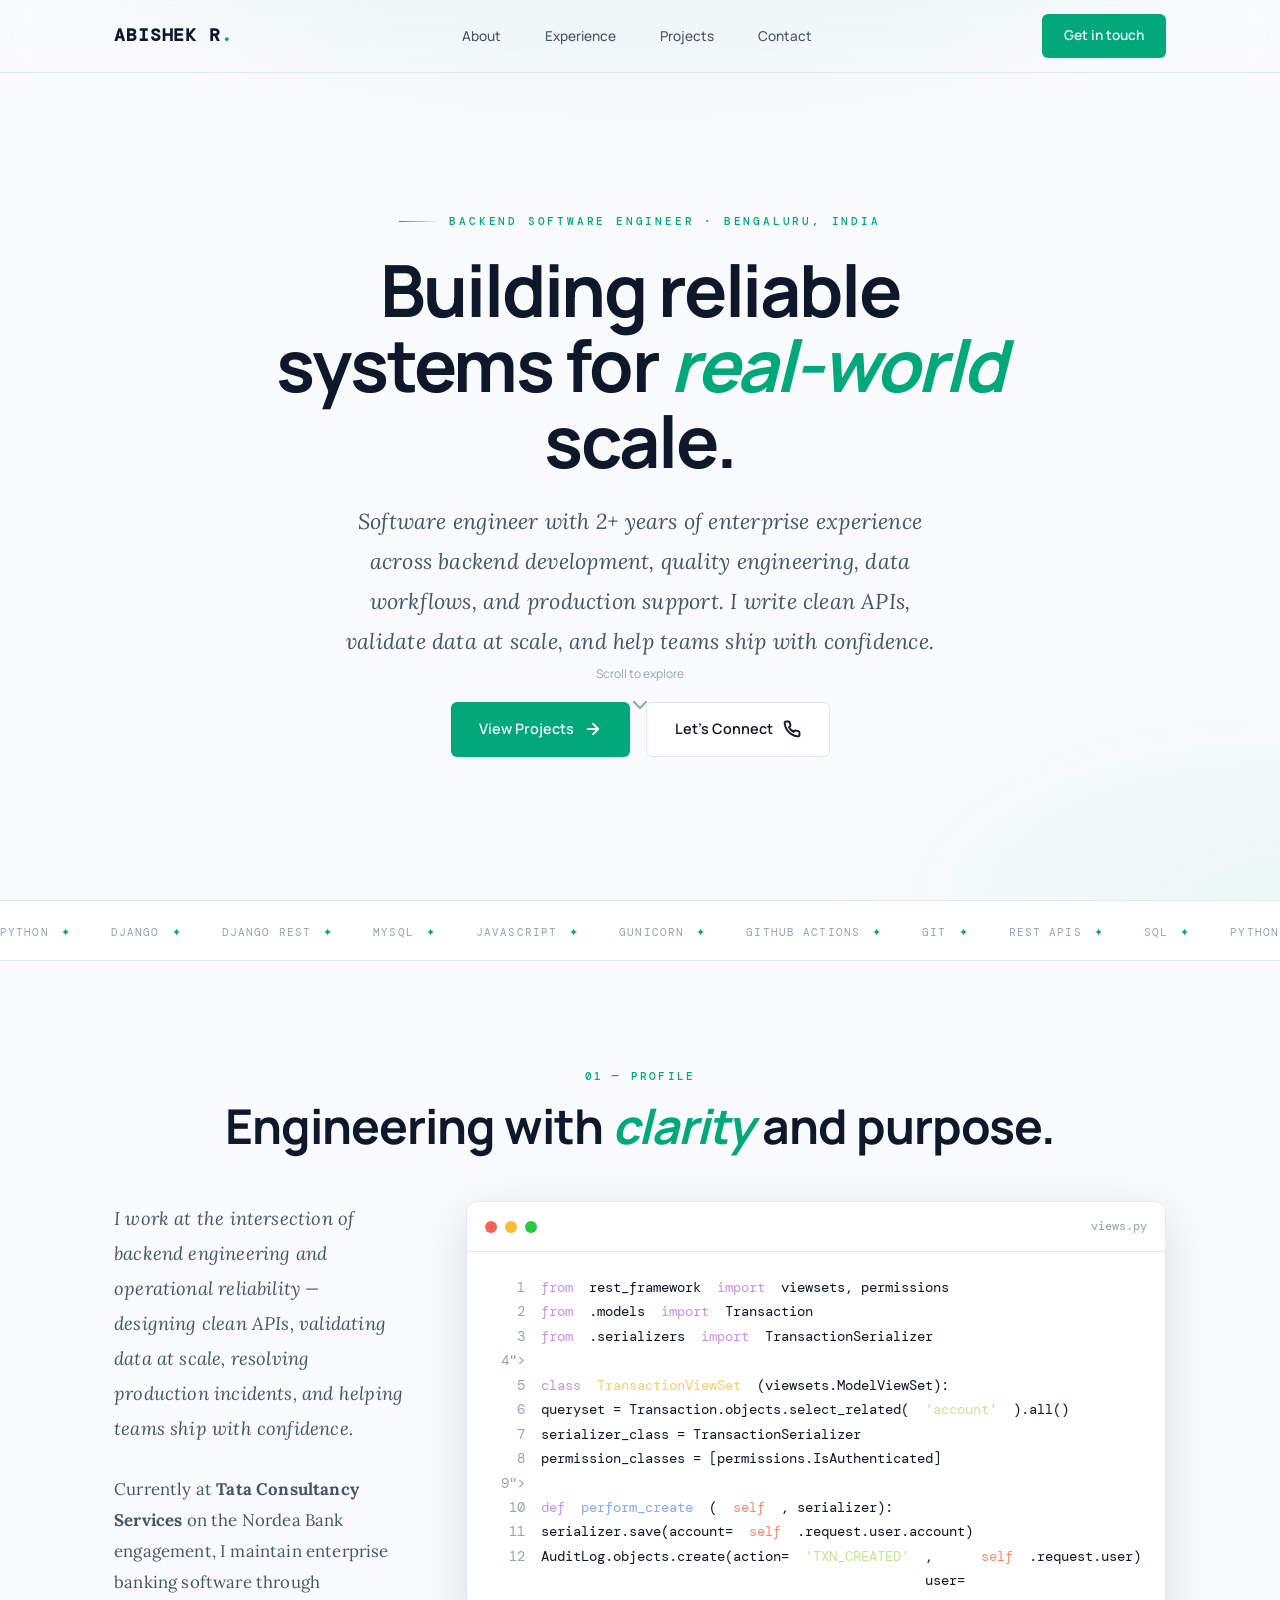
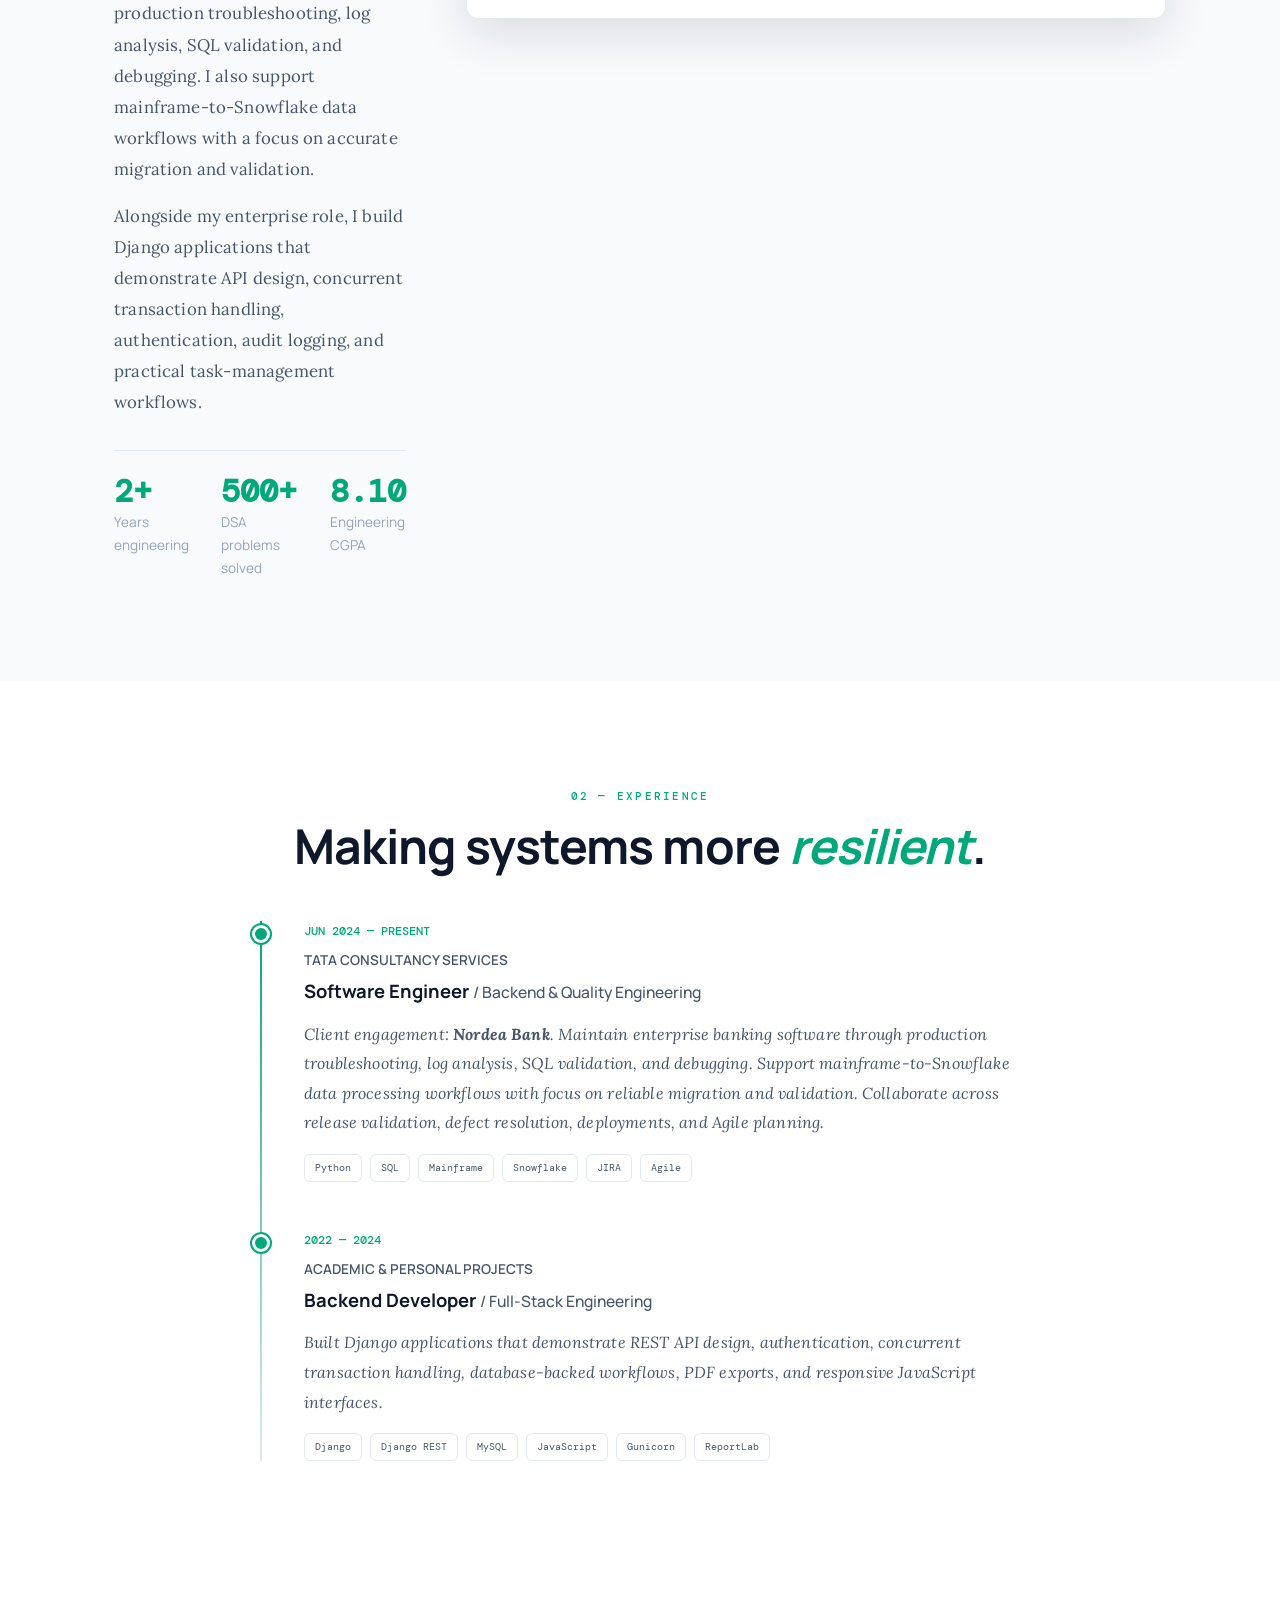
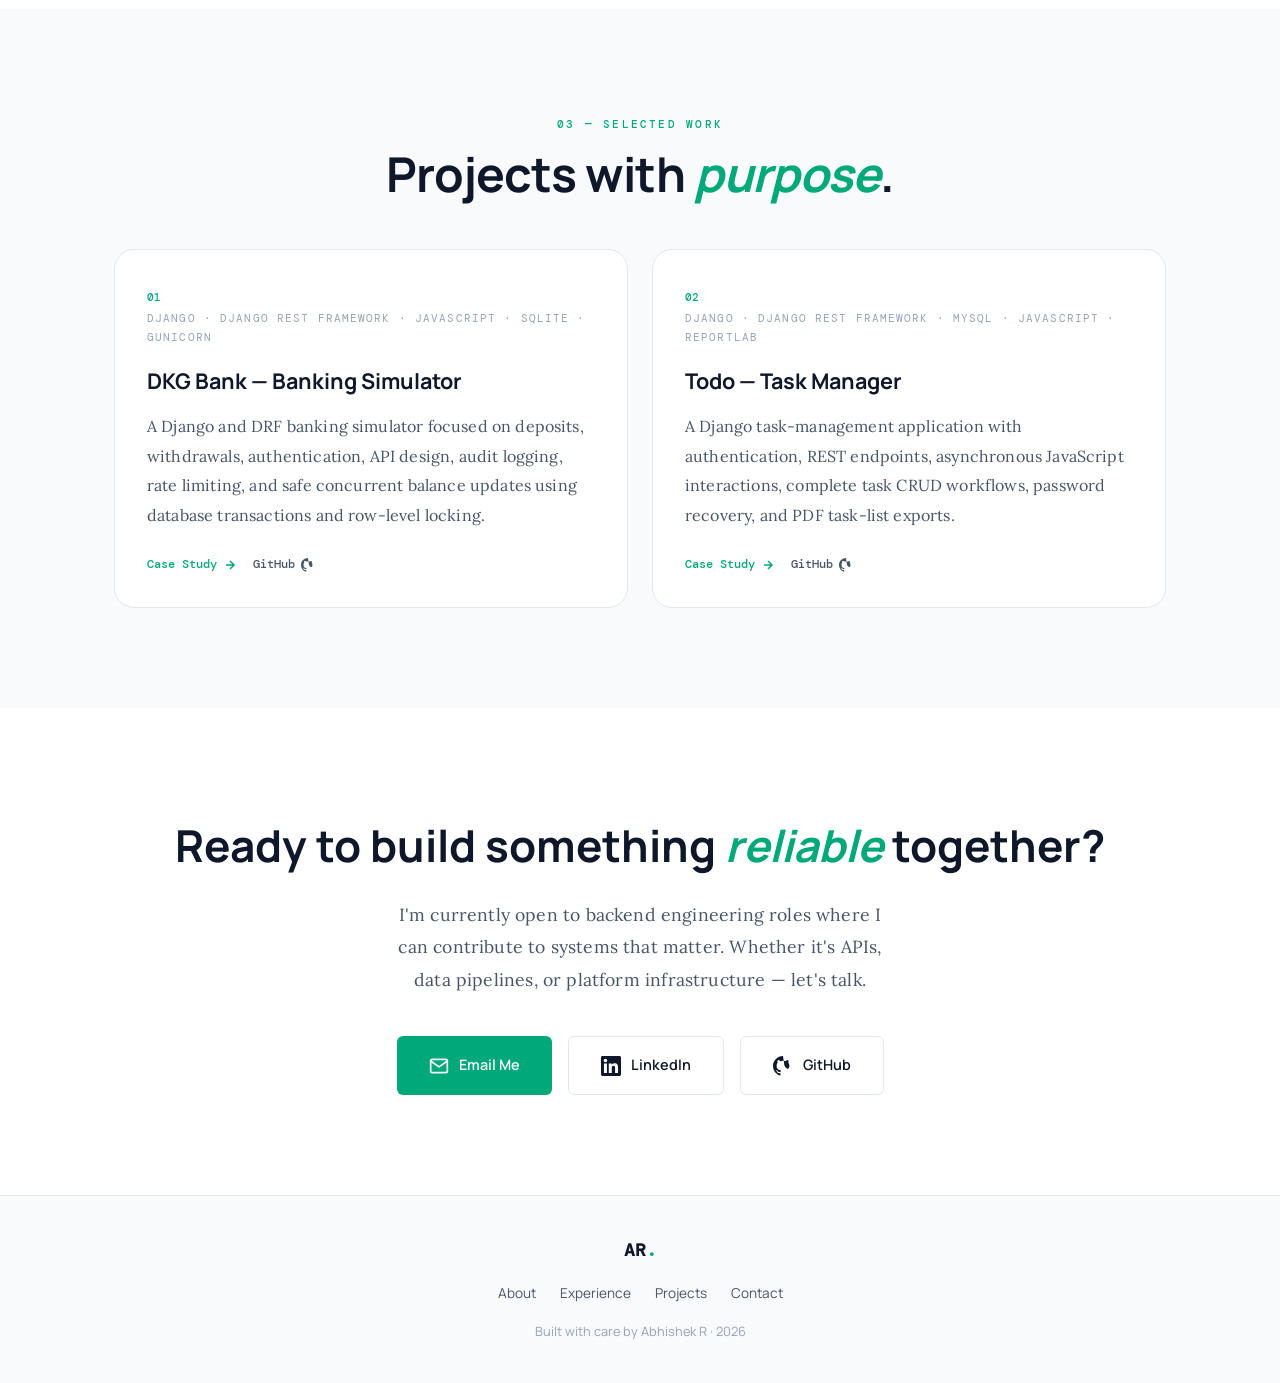
==== commit cdc50dc6: "Portfolio" ====
--- a/index.html
+++ b/index.html
@@ -1,366 +1,26 @@
 <!DOCTYPE html>
 <html lang="en">
+
 <head>
   <meta charset="UTF-8">
   <meta name="viewport" content="width=device-width, initial-scale=1.0">
-  <meta name="description" content="Abhishek R — Backend Software Engineer. Building reliable systems, clean APIs, and resilient data workflows.">
+  <meta name="description"
+    content="Abhishek R — Backend Software Engineer. Building reliable systems, clean APIs, and resilient data workflows.">
   <title>Abhishek R | Backend Software Engineer</title>
 
   <link rel="preconnect" href="https://fonts.googleapis.com">
   <link rel="preconnect" href="https://fonts.gstatic.com" crossorigin>
-  <link href="https://fonts.googleapis.com/css2?family=DM+Mono:wght@400;500&family=Manrope:wght@400;500;600;700&display=swap" rel="stylesheet">
-
-  <style>
-    /* ===== CSS Variables ===== */
-    :root {
-      --bg: #0a0f1a;
-      --bg-elevated: #111827;
-      --bg-card: #151d2e;
-      --text: #e8edf5;
-      --text-muted: #8b98ad;
-      --text-subtle: #5a6a85;
-      --accent: #00d4aa;
-      --accent-dim: #00b894;
-      --accent-soft: rgba(0, 212, 170, 0.1);
-      --border: #1e2a3e;
-      --border-light: #2a3a52;
-      --font-mono: 'DM Mono', monospace;
-      --font-sans: 'Manrope', system-ui, sans-serif;
-      --radius-sm: 6px;
-      --radius-md: 12px;
-      --radius-lg: 20px;
-      --shadow-sm: 0 2px 8px rgba(0,0,0,0.2);
-      --shadow-md: 0 8px 24px rgba(0,0,0,0.3);
-      --shadow-lg: 0 16px 48px rgba(0,0,0,0.4);
-      --transition: 0.2s ease;
-    }
-
-    @media (prefers-color-scheme: light) {
-      :root {
-        --bg: #f8fafc;
-        --bg-elevated: #ffffff;
-        --bg-card: #ffffff;
-        --text: #0f172a;
-        --text-muted: #475569;
-        --text-subtle: #94a3b8;
-        --accent: #00a87a;
-        --accent-dim: #00966e;
-        --accent-soft: rgba(0, 168, 122, 0.1);
-        --border: #e2e8f0;
-        --border-light: #e2e8f0;
-        --shadow-sm: 0 2px 8px rgba(15,23,42,0.06);
-        --shadow-md: 0 8px 24px rgba(15,23,42,0.08);
-        --shadow-lg: 0 16px 48px rgba(15,23,42,0.12);
-      }
-    }
-
-    /* ===== Reset ===== */
-    *, *::before, *::after { box-sizing: border-box; margin: 0; padding: 0; }
-    html { scroll-behavior: smooth; }
-    body {
-      font-family: var(--font-sans);
-      background: var(--bg);
-      color: var(--text);
-      line-height: 1.7;
-      -webkit-font-smoothing: antialiased;
-      -moz-osx-font-smoothing: grayscale;
-    }
-    a { color: inherit; text-decoration: none; }
-    img { max-width: 100%; height: auto; display: block; }
-    button { font: inherit; cursor: pointer; border: none; background: none; }
-    ul { list-style: none; }
-
-    /* ===== Layout ===== */
-    .container { max-width: 1100px; margin: 0 auto; padding: 0 24px; }
-    .section { padding: 100px 0; }
-    .section-header { margin-bottom: 48px; text-align: center; }
-    .section-label {
-      font-family: var(--font-mono);
-      font-size: 0.7rem;
-      letter-spacing: 0.2em;
-      text-transform: uppercase;
-      color: var(--accent);
-      font-weight: 500;
-      margin-bottom: 12px;
-      display: inline-block;
-    }
-    .section-title {
-      font-size: clamp(2rem, 5vw, 3rem);
-      font-weight: 700;
-      line-height: 1.15;
-      letter-spacing: -0.02em;
-    }
-    .section-title em { font-style: italic; color: var(--accent); }
-
-    /* ===== Navigation ===== */
-    .nav {
-      position: fixed; top: 0; left: 0; right: 0; z-index: 100;
-      background: rgba(var(--bg-elevated), 0.85);
-      backdrop-filter: blur(12px);
-      border-bottom: 1px solid var(--border);
-      transition: background var(--transition), border-color var(--transition);
-    }
-    .nav-inner {
-      display: flex; align-items: center; justify-content: space-between;
-      height: 72px;
-    }
-    .logo {
-      font-family: var(--font-mono);
-      font-size: 1.1rem;
-      font-weight: 600;
-      letter-spacing: 0.05em;
-      color: var(--text);
-    }
-    .logo span { color: var(--accent); }
-    .nav-links { display: flex; gap: 8px; }
-    .nav-links a {
-      padding: 10px 18px;
-      font-size: 0.85rem;
-      font-weight: 500;
-      color: var(--text-muted);
-      border-radius: var(--radius-sm);
-      transition: color var(--transition), background var(--transition);
-    }
-    .nav-links a:hover { color: var(--text); background: var(--bg-card); }
-    .nav-cta {
-      padding: 10px 22px;
-      font-size: 0.85rem;
-      font-weight: 600;
-      color: var(--bg);
-      background: var(--accent);
-      border-radius: var(--radius-sm);
-      transition: background var(--transition), transform var(--transition);
-    }
-    .nav-cta:hover { background: var(--accent-dim); transform: translateY(-1px); }
-    .menu-btn { display: none; padding: 8px; }
-
-    /* ===== Hero ===== */
-    .hero {
-      min-height: 100vh;
-      display: flex; align-items: center; justify-content: center;
-      position: relative; overflow: hidden;
-      padding: 140px 24px 80px;
-    }
-    .hero::before {
-      content: ''; position: absolute; inset: 0;
-      background:
-        radial-gradient(ellipse 80% 50% at 50% -20%, var(--accent-soft) 0%, transparent 70%),
-        radial-gradient(ellipse 60% 40% at 100% 100%, rgba(0,212,170,0.05) 0%, transparent 60%);
-      pointer-events: none;
-    }
-    .hero-content { position: relative; z-index: 1; text-align: center; max-width: 800px; }
-    .hero-kicker {
-      font-family: var(--font-mono);
-      font-size: 0.7rem;
-      letter-spacing: 0.25em;
-      text-transform: uppercase;
-      color: var(--accent);
-      font-weight: 500;
-      margin-bottom: 20px;
-      display: inline-flex; align-items: center; gap: 10px;
-    }
-    .hero-kicker::before {
-      content: ''; width: 40px; height: 1px; background: linear-gradient(90deg, var(--accent), transparent);
-    }
-    .hero-title {
-      font-size: clamp(2.5rem, 6vw, 4.5rem);
-      font-weight: 700;
-      line-height: 1.05;
-      letter-spacing: -0.03em;
-      margin-bottom: 24px;
-    }
-    .hero-title em { font-style: italic; color: var(--accent); }
-    .hero-subtitle {
-      font-size: clamp(1.1rem, 2.5vw, 1.35rem);
-      color: var(--text-muted);
-      max-width: 600px;
-      margin: 0 auto 40px;
-      line-height: 1.7;
-    }
-    .hero-actions { display: flex; gap: 16px; justify-content: center; flex-wrap: wrap; }
-    .btn {
-      display: inline-flex; align-items: center; gap: 10px;
-      padding: 14px 28px;
-      font-size: 0.9rem;
-      font-weight: 600;
-      border-radius: var(--radius-sm);
-      transition: all var(--transition);
-    }
-    .btn-primary {
-      background: var(--accent); color: var(--bg);
-    }
-    .btn-primary:hover { background: var(--accent-dim); transform: translateY(-2px); box-shadow: var(--shadow-md); }
-    .btn-secondary {
-      background: var(--bg-card); color: var(--text); border: 1px solid var(--border);
-    }
-    .btn-secondary:hover { border-color: var(--accent); color: var(--accent); background: var(--accent-soft); }
-    .scroll-indicator {
-      position: absolute; bottom: 40px; left: 50%; transform: translateX(-50%);
-      display: flex; flex-direction: column; align-items: center; gap: 8px;
-      color: var(--text-subtle); font-size: 0.75rem;
-      animation: bounce 2s infinite;
-    }
-    .scroll-indicator svg { width: 24px; height: 24px; stroke: currentColor; }
-    @keyframes bounce { 0%, 100% { transform: translateX(-50%) translateY(0); } 50% { transform: translateX(-50%) translateY(8px); } }
-
-    /* ===== Skills Ticker ===== */
-    .ticker {
-      overflow: hidden; white-space: nowrap; padding: 16px 0;
-      border-top: 1px solid var(--border); border-bottom: 1px solid var(--border);
-      background: var(--bg-elevated);
-    }
-    .ticker-track { display: inline-flex; gap: 40px; animation: ticker 30s linear infinite; }
-    .ticker-item {
-      font-family: var(--font-mono);
-      font-size: 0.7rem;
-      letter-spacing: 0.1em;
-      text-transform: uppercase;
-      color: var(--text-subtle);
-      display: inline-flex; align-items: center; gap: 12px;
-      white-space: nowrap;
-    }
-    .ticker-item::after { content: '✦'; color: var(--accent); }
-    @keyframes ticker { 0% { transform: translateX(0); } 100% { transform: translateX(-50%); } }
-
-    /* ===== About ===== */
-    .about-grid { display: grid; grid-template-columns: 1fr 1fr; gap: 60px; align-items: start; }
-    .about-text h2 { font-size: clamp(1.75rem, 3.5vw, 2.25rem); font-weight: 700; line-height: 1.2; margin-bottom: 20px; }
-    .about-text h2 em { font-style: italic; color: var(--accent); }
-    .about-text .lead { font-size: 1.1rem; color: var(--text-muted); margin-bottom: 28px; line-height: 1.8; }
-    .about-text p { color: var(--text-muted); margin-bottom: 16px; }
-    .stats { display: flex; gap: 32px; margin-top: 32px; padding-top: 24px; border-top: 1px solid var(--border); }
-    .stat { text-align: left; }
-    .stat-value { font-family: var(--font-mono); font-size: 2rem; font-weight: 700; color: var(--accent); line-height: 1; }
-    .stat-label { font-size: 0.85rem; color: var(--text-subtle); margin-top: 4px; }
-    .about-visual { position: relative; }
-    .code-window {
-      background: var(--bg-card); border: 1px solid var(--border); border-radius: var(--radius-md);
-      overflow: hidden; box-shadow: var(--shadow-lg);
-    }
-    .code-header { display: flex; align-items: center; gap: 8px; padding: 14px 18px; background: var(--bg-elevated); border-bottom: 1px solid var(--border); }
-    .code-dot { width: 12px; height: 12px; border-radius: 50%; }
-    .code-dot.red { background: #ff5f57; }
-    .code-dot.yellow { background: #ffbd2e; }
-    .code-dot.green { background: #28ca42; }
-    .code-title { font-family: var(--font-mono); font-size: 0.75rem; color: var(--text-subtle); margin-left: auto; }
-    .code-body { padding: 24px; font-family: var(--font-mono); font-size: 0.85rem; line-height: 1.8; overflow-x: auto; }
-    .code-line { display: flex; gap: 16px; }
-    .code-line-num { color: var(--text-subtle); user-select: none; min-width: 2.5em; text-align: right; }
-    .kw { color: #c792ea; } .fn { color: #82aaff; } .str { color: #c3e88d; } .comm { color: #546e7a; } .var { color: #f78c6c; } .type { color: #ffcb6b; }
-
-    /* ===== Experience ===== */
-    .experience { background: var(--bg-elevated); }
-    .timeline { position: relative; max-width: 800px; margin: 0 auto; }
-    .timeline::before {
-      content: ''; position: absolute; left: 20px; top: 0; bottom: 0;
-      width: 2px; background: linear-gradient(180deg, var(--accent), var(--border));
-    }
-    .timeline-item { position: relative; padding-left: 64px; margin-bottom: 48px; }
-    .timeline-marker {
-      position: absolute; left: 12px; top: 4px;
-      width: 18px; height: 18px; border-radius: 50%;
-      background: var(--accent); border: 3px solid var(--bg-elevated);
-      box-shadow: 0 0 0 2px var(--accent);
-    }
-    .timeline-date { font-family: var(--font-mono); font-size: 0.75rem; color: var(--accent); font-weight: 500; margin-bottom: 8px; }
-    .timeline-company { font-size: 0.85rem; font-weight: 600; color: var(--text-muted); margin-bottom: 4px; }
-    .timeline-role { font-size: 1.15rem; font-weight: 700; color: var(--text); margin-bottom: 12px; }
-    .timeline-role small { font-weight: 500; color: var(--text-muted); font-size: 0.85em; }
-    .timeline-desc { color: var(--text-muted); margin-bottom: 16px; line-height: 1.7; }
-    .timeline-tags { display: flex; flex-wrap: wrap; gap: 8px; }
-    .tag {
-      font-family: var(--font-mono); font-size: 0.65rem;
-      padding: 4px 10px; background: var(--bg-card); border: 1px solid var(--border);
-      border-radius: var(--radius-sm); color: var(--text-muted);
-      transition: all var(--transition);
-    }
-    .tag:hover { border-color: var(--accent); color: var(--accent); }
-
-    /* ===== Projects ===== */
-    .projects-grid { display: grid; grid-template-columns: repeat(auto-fit, minmax(340px, 1fr)); gap: 24px; }
-    .project-card {
-      background: var(--bg-card); border: 1px solid var(--border); border-radius: var(--radius-lg);
-      padding: 32px; transition: all var(--transition); position: relative; overflow: hidden;
-    }
-    .project-card::before {
-      content: ''; position: absolute; top: 0; left: 0; right: 0; height: 3px;
-      background: linear-gradient(90deg, var(--accent), transparent); opacity: 0; transition: opacity var(--transition);
-    }
-    .project-card:hover { transform: translateY(-4px); border-color: var(--border-light); box-shadow: var(--shadow-lg); }
-    .project-card:hover::before { opacity: 1; }
-    .project-number { font-family: var(--font-mono); font-size: 0.7rem; color: var(--accent); font-weight: 500; margin-bottom: 16px; }
-    .project-stack { font-family: var(--font-mono); font-size: 0.7rem; letter-spacing: 0.1em; text-transform: uppercase; color: var(--text-subtle); margin-bottom: 16px; }
-    .project-title { font-size: 1.35rem; font-weight: 700; margin-bottom: 12px; }
-    .project-desc { color: var(--text-muted); line-height: 1.7; margin-bottom: 24px; }
-    .project-links { display: flex; gap: 16px; }
-    .project-link {
-      font-family: var(--font-mono); font-size: 0.75rem; font-weight: 500;
-      display: inline-flex; align-items: center; gap: 6px; color: var(--text-muted);
-      transition: color var(--transition);
-    }
-    .project-link:hover { color: var(--accent); }
-    .project-link.primary { color: var(--accent); }
-    .project-link.primary:hover { color: var(--accent-dim); }
-
-    /* ===== Contact ===== */
-    .contact { text-align: center; background: var(--bg-elevated); }
-    .contact-title { font-size: clamp(2rem, 4vw, 2.75rem); font-weight: 700; margin-bottom: 16px; }
-    .contact-title em { font-style: italic; color: var(--accent); }
-    .contact-desc { color: var(--text-muted); max-width: 500px; margin: 0 auto 40px; font-size: 1.1rem; }
-    .contact-links { display: flex; gap: 16px; justify-content: center; flex-wrap: wrap; }
-    .contact-btn {
-      display: inline-flex; align-items: center; gap: 10px;
-      padding: 16px 32px; font-size: 0.9rem; font-weight: 600;
-      border-radius: var(--radius-sm); transition: all var(--transition);
-    }
-    .contact-btn.primary { background: var(--accent); color: var(--bg); }
-    .contact-btn.primary:hover { background: var(--accent-dim); transform: translateY(-2px); box-shadow: var(--shadow-md); }
-    .contact-btn.secondary { background: var(--bg-card); color: var(--text); border: 1px solid var(--border); }
-    .contact-btn.secondary:hover { border-color: var(--accent); color: var(--accent); background: var(--accent-soft); }
-
-    /* ===== Footer ===== */
-    .footer { padding: 40px 0; border-top: 1px solid var(--border); text-align: center; }
-    .footer-content { display: flex; flex-direction: column; align-items: center; gap: 16px; }
-    .footer-brand { font-family: var(--font-mono); font-size: 1.1rem; font-weight: 600; }
-    .footer-brand span { color: var(--accent); }
-    .footer-links { display: flex; gap: 24px; }
-    .footer-links a { font-size: 0.85rem; color: var(--text-muted); transition: color var(--transition); }
-    .footer-links a:hover { color: var(--accent); }
-    .footer-copy { font-size: 0.8rem; color: var(--text-subtle); }
-
-    /* ===== Responsive ===== */
-    @media (max-width: 768px) {
-      .nav-links { display: none; position: absolute; top: 72px; left: 0; right: 0; background: var(--bg-elevated); flex-direction: column; padding: 20px; border-bottom: 1px solid var(--border); gap: 8px; }
-      .nav-links.open { display: flex; }
-      .nav-cta { display: none; }
-      .menu-btn { display: block; }
-      .about-grid { grid-template-columns: 1fr; gap: 40px; }
-      .timeline::before { left: 10px; }
-      .timeline-item { padding-left: 48px; }
-      .timeline-marker { left: 3px; }
-      .projects-grid { grid-template-columns: 1fr; }
-    }
-    @media (max-width: 480px) {
-      .hero { padding: 120px 16px 60px; }
-      .section { padding: 70px 0; }
-      .btn { width: 100%; justify-content: center; }
-      .hero-actions { flex-direction: column; }
-      .contact-btn { width: 100%; justify-content: center; }
-    }
-
-    /* ===== Reduced Motion ===== */
-    @media (prefers-reduced-motion: reduce) {
-      *, *::before, *::after { animation-duration: 0.01ms !important; transition-duration: 0.01ms !important; }
-      .scroll-indicator { animation: none; }
-      .ticker-track { animation: none; }
-    }
-  </style>
+  <link
+    href="https://fonts.googleapis.com/css2?family=DM+Mono:wght@400;500&family=Lora:ital,wght@0,400..700;1,400..700&family=Manrope:wght@400;500;600;700&display=swap"
+    rel="stylesheet">
+  <link rel="stylesheet" href="style.css">
 </head>
+
 <body>
   <!-- Navigation -->
   <nav class="nav" role="navigation" aria-label="Main navigation">
     <div class="container nav-inner">
-      <a href="#top" class="logo" aria-label="Abhishek R - Home">AR<span>.</span></a>
+      <a href="#top" class="logo" aria-label="Abhishek R - Home">ABISHEK R<span>.</span></a>
       <ul class="nav-links" id="navLinks">
         <li><a href="#about">About</a></li>
         <li><a href="#experience">Experience</a></li>
@@ -369,7 +29,12 @@
       </ul>
       <a href="#contact" class="nav-cta">Get in touch</a>
       <button class="menu-btn" id="menuBtn" aria-label="Toggle menu" aria-expanded="false" aria-controls="navLinks">
-        <svg width="24" height="24" viewBox="0 0 24 24" fill="none" stroke="currentColor" stroke-width="2" stroke-linecap="round" stroke-linejoin="round"><line x1="3" y1="6" x2="21" y2="6"></line><line x1="3" y1="12" x2="21" y2="12"></line><line x1="3" y1="18" x2="21" y2="18"></line></svg>
+        <svg width="24" height="24" viewBox="0 0 24 24" fill="none" stroke="currentColor" stroke-width="2"
+          stroke-linecap="round" stroke-linejoin="round">
+          <line x1="3" y1="6" x2="21" y2="6"></line>
+          <line x1="3" y1="12" x2="21" y2="12"></line>
+          <line x1="3" y1="18" x2="21" y2="18"></line>
+        </svg>
       </button>
     </div>
   </nav>
@@ -379,14 +44,27 @@
     <div class="hero-content">
       <p class="hero-kicker">Backend Software Engineer · Bengaluru, India</p>
       <h1 class="hero-title">Building reliable systems for <em>real-world</em> scale.</h1>
-      <p class="hero-subtitle">Software engineer with 2+ years of enterprise experience across backend development, quality engineering, data workflows, and production support. I write clean APIs, validate data at scale, and help teams ship with confidence.</p>
+      <p class="hero-subtitle">Software engineer with 2+ years of enterprise experience across backend development,
+        quality engineering, data workflows, and production support. I write clean APIs, validate data at scale, and
+        help teams ship with confidence.</p>
       <div class="hero-actions">
-        <a href="#projects" class="btn btn-primary">View Projects <svg width="18" height="18" viewBox="0 0 24 24" fill="none" stroke="currentColor" stroke-width="2.5" stroke-linecap="round" stroke-linejoin="round"><path d="M5 12h14M12 5l7 7-7 7"></path></svg></a>
-        <a href="#contact" class="btn btn-secondary">Let's Connect <svg width="18" height="18" viewBox="0 0 24 24" fill="none" stroke="currentColor" stroke-width="2.5" stroke-linecap="round" stroke-linejoin="round"><path d="M22 16.92v3a2 2 0 0 1-2.18 2 19.79 19.79 0 0 1-8.63-3.07 19.5 19.5 0 0 1-6-6 19.79 19.79 0 0 1-3.07-8.67A2 2 0 0 1 4.11 2h3a2 2 0 0 1 2 1.72 12.84 12.84 0 0 0 .7 2.81 2 2 0 0 1-.45 2.11L8.09 9.91a16 16 0 0 0 6 6l1.27-1.27a2 2 0 0 1 2.11-.45 12.84 12.84 0 0 0 2.81.7A2 2 0 0 1 22 16.92z"></path></svg></a>
+        <a href="#projects" class="btn btn-primary">View Projects <svg width="18" height="18" viewBox="0 0 24 24"
+            fill="none" stroke="currentColor" stroke-width="2.5" stroke-linecap="round" stroke-linejoin="round">
+            <path d="M5 12h14M12 5l7 7-7 7"></path>
+          </svg></a>
+        <a href="#contact" class="btn btn-secondary">Let's Connect <svg width="18" height="18" viewBox="0 0 24 24"
+            fill="none" stroke="currentColor" stroke-width="2.5" stroke-linecap="round" stroke-linejoin="round">
+            <path
+              d="M22 16.92v3a2 2 0 0 1-2.18 2 19.79 19.79 0 0 1-8.63-3.07 19.5 19.5 0 0 1-6-6 19.79 19.79 0 0 1-3.07-8.67A2 2 0 0 1 4.11 2h3a2 2 0 0 1 2 1.72 12.84 12.84 0 0 0 .7 2.81 2 2 0 0 1-.45 2.11L8.09 9.91a16 16 0 0 0 6 6l1.27-1.27a2 2 0 0 1 2.11-.45 12.84 12.84 0 0 0 2.81.7A2 2 0 0 1 22 16.92z">
+            </path>
+          </svg></a>
       </div>
       <div class="scroll-indicator" aria-hidden="true">
         <span>Scroll to explore</span>
-        <svg viewBox="0 0 24 24" fill="none" stroke="currentColor" stroke-width="2" stroke-linecap="round" stroke-linejoin="round"><polyline points="6 9 12 15 18 9"></polyline></svg>
+        <svg viewBox="0 0 24 24" fill="none" stroke="currentColor" stroke-width="2" stroke-linecap="round"
+          stroke-linejoin="round">
+          <polyline points="6 9 12 15 18 9"></polyline>
+        </svg>
       </div>
     </div>
   </header>
@@ -426,13 +104,27 @@
       </div>
       <div class="about-grid">
         <div class="about-text">
-          <p class="lead">I work at the intersection of backend engineering and operational reliability — designing clean APIs, validating data at scale, resolving production incidents, and helping teams ship with confidence.</p>
-          <p>Currently at <strong>Tata Consultancy Services</strong> on the Nordea Bank engagement, I maintain enterprise banking software through production troubleshooting, log analysis, SQL validation, and debugging. I also support mainframe-to-Snowflake data workflows with a focus on accurate migration and validation.</p>
-          <p>Alongside my enterprise role, I build Django applications that demonstrate API design, concurrent transaction handling, authentication, audit logging, and practical task-management workflows.</p>
+          <p class="lead">I work at the intersection of backend engineering and operational reliability — designing
+            clean APIs, validating data at scale, resolving production incidents, and helping teams ship with
+            confidence.</p>
+          <p>Currently at <strong>Tata Consultancy Services</strong> on the Nordea Bank engagement, I maintain
+            enterprise banking software through production troubleshooting, log analysis, SQL validation, and debugging.
+            I also support mainframe-to-Snowflake data workflows with a focus on accurate migration and validation.</p>
+          <p>Alongside my enterprise role, I build Django applications that demonstrate API design, concurrent
+            transaction handling, authentication, audit logging, and practical task-management workflows.</p>
           <div class="stats">
-            <div class="stat"><div class="stat-value">2+</div><div class="stat-label">Years engineering</div></div>
-            <div class="stat"><div class="stat-value">500+</div><div class="stat-label">DSA problems solved</div></div>
-            <div class="stat"><div class="stat-value">8.10</div><div class="stat-label">Engineering CGPA</div></div>
+            <div class="stat">
+              <div class="stat-value">2+</div>
+              <div class="stat-label">Years engineering</div>
+            </div>
+            <div class="stat">
+              <div class="stat-value">500+</div>
+              <div class="stat-label">DSA problems solved</div>
+            </div>
+            <div class="stat">
+              <div class="stat-value">8.10</div>
+              <div class="stat-label">Engineering CGPA</div>
+            </div>
           </div>
         </div>
         <div class="about-visual">
@@ -444,18 +136,28 @@
               <span class="code-title">views.py</span>
             </div>
             <div class="code-body">
-              <div class="code-line"><span class="code-line-num">1</span><span class="kw">from</span> rest_framework <span class="kw">import</span> viewsets, permissions</div>
-              <div class="code-line"><span class="code-line-num">2</span><span class="kw">from</span> .models <span class="kw">import</span> Transaction</div>
-              <div class="code-line"><span class="code-line-num">3</span><span class="kw">from</span> .serializers <span class="kw">import</span> TransactionSerializer</div>
+              <div class="code-line"><span class="code-line-num">1</span><span class="kw">from</span> rest_framework
+                <span class="kw">import</span> viewsets, permissions
+              </div>
+              <div class="code-line"><span class="code-line-num">2</span><span class="kw">from</span> .models <span
+                  class="kw">import</span> Transaction</div>
+              <div class="code-line"><span class="code-line-num">3</span><span class="kw">from</span> .serializers <span
+                  class="kw">import</span> TransactionSerializer</div>
               <div class="code-line"><span class="code-line-num">4"></span></div>
-              <div class="code-line"><span class="code-line-num">5</span><span class="kw">class</span> <span class="type">TransactionViewSet</span>(viewsets.ModelViewSet):</div>
-              <div class="code-line"><span class="code-line-num">6</span>    queryset = Transaction.objects.select_related(<span class="str">'account'</span>).all()</div>
-              <div class="code-line"><span class="code-line-num">7</span>    serializer_class = TransactionSerializer</div>
-              <div class="code-line"><span class="code-line-num">8</span>    permission_classes = [permissions.IsAuthenticated]</div>
+              <div class="code-line"><span class="code-line-num">5</span><span class="kw">class</span> <span
+                  class="type">TransactionViewSet</span>(viewsets.ModelViewSet):</div>
+              <div class="code-line"><span class="code-line-num">6</span> queryset =
+                Transaction.objects.select_related(<span class="str">'account'</span>).all()</div>
+              <div class="code-line"><span class="code-line-num">7</span> serializer_class = TransactionSerializer</div>
+              <div class="code-line"><span class="code-line-num">8</span> permission_classes =
+                [permissions.IsAuthenticated]</div>
               <div class="code-line"><span class="code-line-num">9"></span></div>
-              <div class="code-line"><span class="code-line-num">10</span>    <span class="kw">def</span> <span class="fn">perform_create</span>(<span class="var">self</span>, serializer):</div>
-              <div class="code-line"><span class="code-line-num">11</span>        serializer.save(account=<span class="var">self</span>.request.user.account)</div>
-              <div class="code-line"><span class="code-line-num">12</span>        AuditLog.objects.create(action=<span class="str">'TXN_CREATED'</span>, user=<span class="var">self</span>.request.user)</div>
+              <div class="code-line"><span class="code-line-num">10</span> <span class="kw">def</span> <span
+                  class="fn">perform_create</span>(<span class="var">self</span>, serializer):</div>
+              <div class="code-line"><span class="code-line-num">11</span> serializer.save(account=<span
+                  class="var">self</span>.request.user.account)</div>
+              <div class="code-line"><span class="code-line-num">12</span> AuditLog.objects.create(action=<span
+                  class="str">'TXN_CREATED'</span>, user=<span class="var">self</span>.request.user)</div>
             </div>
           </div>
         </div>
@@ -476,7 +178,10 @@
           <div class="timeline-date">JUN 2024 — PRESENT</div>
           <div class="timeline-company">TATA CONSULTANCY SERVICES</div>
           <h3 class="timeline-role">Software Engineer <small>/ Backend &amp; Quality Engineering</small></h3>
-          <p class="timeline-desc">Client engagement: <strong>Nordea Bank</strong>. Maintain enterprise banking software through production troubleshooting, log analysis, SQL validation, and debugging. Support mainframe-to-Snowflake data processing workflows with focus on reliable migration and validation. Collaborate across release validation, defect resolution, deployments, and Agile planning.</p>
+          <p class="timeline-desc">Client engagement: <strong>Nordea Bank</strong>. Maintain enterprise banking software
+            through production troubleshooting, log analysis, SQL validation, and debugging. Support
+            mainframe-to-Snowflake data processing workflows with focus on reliable migration and validation.
+            Collaborate across release validation, defect resolution, deployments, and Agile planning.</p>
           <div class="timeline-tags">
             <span class="tag">Python</span>
             <span class="tag">SQL</span>
@@ -491,7 +196,9 @@
           <div class="timeline-date">2022 — 2024</div>
           <div class="timeline-company">ACADEMIC &amp; PERSONAL PROJECTS</div>
           <h3 class="timeline-role">Backend Developer <small>/ Full-Stack Engineering</small></h3>
-          <p class="timeline-desc">Built Django applications that demonstrate REST API design, authentication, concurrent transaction handling, database-backed workflows, PDF exports, and responsive JavaScript interfaces.</p>
+          <p class="timeline-desc">Built Django applications that demonstrate REST API design, authentication,
+            concurrent transaction handling, database-backed workflows, PDF exports, and responsive JavaScript
+            interfaces.</p>
           <div class="timeline-tags">
             <span class="tag">Django</span>
             <span class="tag">Django REST</span>
@@ -518,10 +225,19 @@
           <span class="project-number">01</span>
           <p class="project-stack">Django · Django REST Framework · JavaScript · SQLite · Gunicorn</p>
           <h3 class="project-title">DKG Bank — Banking Simulator</h3>
-          <p class="project-desc">A Django and DRF banking simulator focused on deposits, withdrawals, authentication, API design, audit logging, rate limiting, and safe concurrent balance updates using database transactions and row-level locking.</p>
+          <p class="project-desc">A Django and DRF banking simulator focused on deposits, withdrawals, authentication,
+            API design, audit logging, rate limiting, and safe concurrent balance updates using database transactions
+            and row-level locking.</p>
           <div class="project-links">
-            <a href="case-studies/banking-platform.html" class="project-link primary">Case Study <svg width="14" height="14" viewBox="0 0 24 24" fill="none" stroke="currentColor" stroke-width="2.5"><path d="M5 12h14M12 5l7 7-7 7"></path></svg></a>
-            <a href="https://github.com/Abhi3468/DKG_Bank_Full_Stack_Django" target="_blank" rel="noopener noreferrer" class="project-link">GitHub <svg width="14" height="14" viewBox="0 0 24 24" fill="currentColor"><path d="M12 0C5.374 0 0 5.373 0 12c0 5.302 3.438 9.8 8.207 11.387.599.111.793-.261.793-.577v-2.234c-3.338.726-4.033-1.416-4.033-1.416-.546-1.387-1.333-1.756-1.333-1.756-1.089-.745.083-.729.083-.729 1.205.084 1.839 1.237 1.839 1.237 1.07 1.834 2.807 1.304 3.492.997.107-.775.418-1.305.762-1.604-2.665-.305-5.467-1.334-5.467-5.931 0-1.311.469-2.381 1.236-3.221-.124-.305-.535-1.524.117-3.176 0 0 1.008-.322 3.301 1.23A11.509 11.509 0 0112 5.803c1.02.005 2.047.138 3.006.404 2.291-1.552 3.297-1.23 3.297-1.23.653 1.653.242 2.874.118 3.176.77.84 1.235 1.911 1.235 3.221 0 4.609-2.807 5.624-5.921.43.372.823 1.102.823 2.222v3.293c0 .319.192.694.801.576C20.566 21.797 24 17.3 24 12c0-6.627-5.373-12-12-12z"/></svg></a>
+            <a href="case-studies/banking-platform.html" class="project-link primary">Case Study <svg width="14"
+                height="14" viewBox="0 0 24 24" fill="none" stroke="currentColor" stroke-width="2.5">
+                <path d="M5 12h14M12 5l7 7-7 7"></path>
+              </svg></a>
+            <a href="https://github.com/Abhi3468/DKG_Bank_Full_Stack_Django" target="_blank" rel="noopener noreferrer"
+              class="project-link">GitHub <svg width="14" height="14" viewBox="0 0 24 24" fill="currentColor">
+                <path
+                  d="M12 0C5.374 0 0 5.373 0 12c0 5.302 3.438 9.8 8.207 11.387.599.111.793-.261.793-.577v-2.234c-3.338.726-4.033-1.416-4.033-1.416-.546-1.387-1.333-1.756-1.333-1.756-1.089-.745.083-.729.083-.729 1.205.084 1.839 1.237 1.839 1.237 1.07 1.834 2.807 1.304 3.492.997.107-.775.418-1.305.762-1.604-2.665-.305-5.467-1.334-5.467-5.931 0-1.311.469-2.381 1.236-3.221-.124-.305-.535-1.524.117-3.176 0 0 1.008-.322 3.301 1.23A11.509 11.509 0 0112 5.803c1.02.005 2.047.138 3.006.404 2.291-1.552 3.297-1.23 3.297-1.23.653 1.653.242 2.874.118 3.176.77.84 1.235 1.911 1.235 3.221 0 4.609-2.807 5.624-5.921.43.372.823 1.102.823 2.222v3.293c0 .319.192.694.801.576C20.566 21.797 24 17.3 24 12c0-6.627-5.373-12-12-12z" />
+              </svg></a>
           </div>
         </article>
 
@@ -530,10 +246,18 @@
           <span class="project-number">02</span>
           <p class="project-stack">Django · Django REST Framework · MySQL · JavaScript · ReportLab</p>
           <h3 class="project-title">Todo — Task Manager</h3>
-          <p class="project-desc">A Django task-management application with authentication, REST endpoints, asynchronous JavaScript interactions, complete task CRUD workflows, password recovery, and PDF task-list exports.</p>
+          <p class="project-desc">A Django task-management application with authentication, REST endpoints, asynchronous
+            JavaScript interactions, complete task CRUD workflows, password recovery, and PDF task-list exports.</p>
           <div class="project-links">
-            <a href="case-studies/todoify.html" class="project-link primary">Case Study <svg width="14" height="14" viewBox="0 0 24 24" fill="none" stroke="currentColor" stroke-width="2.5"><path d="M5 12h14M12 5l7 7-7 7"></path></svg></a>
-            <a href="https://github.com/Abhi3468/Todo" target="_blank" rel="noopener noreferrer" class="project-link">GitHub <svg width="14" height="14" viewBox="0 0 24 24" fill="currentColor"><path d="M12 0C5.374 0 0 5.373 0 12c0 5.302 3.438 9.8 8.207 11.387.599.111.793-.261.793-.577v-2.234c-3.338.726-4.033-1.416-4.033-1.416-.546-1.387-1.333-1.756-1.333-1.756-1.089-.745.083-.729.083-.729 1.205.084 1.839 1.237 1.839 1.237 1.07 1.834 2.807 1.304 3.492.997.107-.775.418-1.305.762-1.604-2.665-.305-5.467-1.334-5.467-5.931 0-1.311.469-2.381 1.236-3.221-.124-.305-.535-1.524.117-3.176 0 0 1.008-.322 3.301 1.23A11.509 11.509 0 0112 5.803c1.02.005 2.047.138 3.006.404 2.291-1.552 3.297-1.23 3.297-1.23.653 1.653.242 2.874.118 3.176.77.84 1.235 1.911 1.235 3.221 0 4.609-2.807 5.624-5.921.43.372.823 1.102.823 2.222v3.293c0 .319.192.694.801.576C20.566 21.797 24 17.3 24 12c0-6.627-5.373-12-12-12z"/></svg></a>
+            <a href="case-studies/todoify.html" class="project-link primary">Case Study <svg width="14" height="14"
+                viewBox="0 0 24 24" fill="none" stroke="currentColor" stroke-width="2.5">
+                <path d="M5 12h14M12 5l7 7-7 7"></path>
+              </svg></a>
+            <a href="https://github.com/Abhi3468/Todo" target="_blank" rel="noopener noreferrer"
+              class="project-link">GitHub <svg width="14" height="14" viewBox="0 0 24 24" fill="currentColor">
+                <path
+                  d="M12 0C5.374 0 0 5.373 0 12c0 5.302 3.438 9.8 8.207 11.387.599.111.793-.261.793-.577v-2.234c-3.338.726-4.033-1.416-4.033-1.416-.546-1.387-1.333-1.756-1.333-1.756-1.089-.745.083-.729.083-.729 1.205.084 1.839 1.237 1.839 1.237 1.07 1.834 2.807 1.304 3.492.997.107-.775.418-1.305.762-1.604-2.665-.305-5.467-1.334-5.467-5.931 0-1.311.469-2.381 1.236-3.221-.124-.305-.535-1.524.117-3.176 0 0 1.008-.322 3.301 1.23A11.509 11.509 0 0112 5.803c1.02.005 2.047.138 3.006.404 2.291-1.552 3.297-1.23 3.297-1.23.653 1.653.242 2.874.118 3.176.77.84 1.235 1.911 1.235 3.221 0 4.609-2.807 5.624-5.921.43.372.823 1.102.823 2.222v3.293c0 .319.192.694.801.576C20.566 21.797 24 17.3 24 12c0-6.627-5.373-12-12-12z" />
+              </svg></a>
           </div>
         </article>
       </div>
@@ -544,18 +268,30 @@
   <section class="section contact" id="contact" aria-labelledby="contact-title">
     <div class="container">
       <h2 id="contact-title" class="contact-title">Ready to build something <em>reliable</em> together?</h2>
-      <p class="contact-desc">I'm currently open to backend engineering roles where I can contribute to systems that matter. Whether it's APIs, data pipelines, or platform infrastructure — let's talk.</p>
+      <p class="contact-desc">I'm currently open to backend engineering roles where I can contribute to systems that
+        matter. Whether it's APIs, data pipelines, or platform infrastructure — let's talk.</p>
       <div class="contact-links">
         <a href="mailto:abhishekr3468@gmail.com" class="contact-btn primary">
-          <svg width="20" height="20" viewBox="0 0 24 24" fill="none" stroke="currentColor" stroke-width="2" stroke-linecap="round" stroke-linejoin="round"><path d="M4 4h16c1.1 0 2 .9 2 2v12c0 1.1-.9 2-2 2H4c-1.1 0-2-.9-2-2V6c0-1.1.9-2 2-2z"></path><polyline points="22,6 12,13 2,6"></polyline></svg>
+          <svg width="20" height="20" viewBox="0 0 24 24" fill="none" stroke="currentColor" stroke-width="2"
+            stroke-linecap="round" stroke-linejoin="round">
+            <path d="M4 4h16c1.1 0 2 .9 2 2v12c0 1.1-.9 2-2 2H4c-1.1 0-2-.9-2-2V6c0-1.1.9-2 2-2z"></path>
+            <polyline points="22,6 12,13 2,6"></polyline>
+          </svg>
           Email Me
         </a>
-        <a href="https://linkedin.com/in/abhishekr3468" target="_blank" rel="noopener noreferrer" class="contact-btn secondary">
-          <svg width="20" height="20" viewBox="0 0 24 24" fill="currentColor"><path d="M20.447 20.452h-3.554v-5.569c0-1.328-.027-3.037-1.852-3.037-1.853 0-2.136 1.445-2.136 2.939v5.667H9.351V9h3.414v1.561h.046c.477-.9 1.637-1.85 3.37-1.85 3.601 0 4.267 2.37 4.267 5.455v6.286zM5.337 7.433c-1.144 0-2.063-.926-2.063-2.065 0-1.138.92-2.063 2.063-2.063 1.14 0 2.064.925 2.064 2.063 0 1.139-.925 2.065-2.064 2.065zm1.782 13.019H3.555V9h3.564v11.452zM22.225 0H1.771C.792 0 0 .774 0 1.729v20.542C0 23.227.792 24 1.771 24h20.451C23.2 24 24 23.227 24 22.271V1.729C24 .774 23.2 0 22.222 0h.003z"/></svg>
+        <a href="https://www.linkedin.com/in/abhishek-r-652915211/" target="_blank" rel="noopener noreferrer"
+          class="contact-btn secondary">
+          <svg width="20" height="20" viewBox="0 0 24 24" fill="currentColor">
+            <path
+              d="M20.447 20.452h-3.554v-5.569c0-1.328-.027-3.037-1.852-3.037-1.853 0-2.136 1.445-2.136 2.939v5.667H9.351V9h3.414v1.561h.046c.477-.9 1.637-1.85 3.37-1.85 3.601 0 4.267 2.37 4.267 5.455v6.286zM5.337 7.433c-1.144 0-2.063-.926-2.063-2.065 0-1.138.92-2.063 2.063-2.063 1.14 0 2.064.925 2.064 2.063 0 1.139-.925 2.065-2.064 2.065zm1.782 13.019H3.555V9h3.564v11.452zM22.225 0H1.771C.792 0 0 .774 0 1.729v20.542C0 23.227.792 24 1.771 24h20.451C23.2 24 24 23.227 24 22.271V1.729C24 .774 23.2 0 22.222 0h.003z" />
+          </svg>
           LinkedIn
         </a>
         <a href="https://github.com/Abhi3468" target="_blank" rel="noopener noreferrer" class="contact-btn secondary">
-          <svg width="20" height="20" viewBox="0 0 24 24" fill="currentColor"><path d="M12 0C5.374 0 0 5.373 0 12c0 5.302 3.438 9.8 8.207 11.387.599.111.793-.261.793-.577v-2.234c-3.338.726-4.033-1.416-4.033-1.416-.546-1.387-1.333-1.756-1.333-1.756-1.089-.745.083-.729.083-.729 1.205.084 1.839 1.237 1.839 1.237 1.07 1.834 2.807 1.304 3.492.997.107-.775.418-1.305.762-1.604-2.665-.305-5.467-1.334-5.467-5.931 0-1.311.469-2.381 1.236-3.221-.124-.305-.535-1.524.117-3.176 0 0 1.008-.322 3.301 1.23A11.509 11.509 0 0112 5.803c1.02.005 2.047.138 3.006.404 2.291-1.552 3.297-1.23 3.297-1.23.653 1.653.242 2.874.118 3.176.77.84 1.235 1.911 1.235 3.221 0 4.609-2.807 5.624-5.921.43.372.823 1.102.823 2.222v3.293c0 .319.192.694.801.576C20.566 21.797 24 17.3 24 12c0-6.627-5.373-12-12-12z"/></svg>
+          <svg width="20" height="20" viewBox="0 0 24 24" fill="currentColor">
+            <path
+              d="M12 0C5.374 0 0 5.373 0 12c0 5.302 3.438 9.8 8.207 11.387.599.111.793-.261.793-.577v-2.234c-3.338.726-4.033-1.416-4.033-1.416-.546-1.387-1.333-1.756-1.333-1.756-1.089-.745.083-.729.083-.729 1.205.084 1.839 1.237 1.839 1.237 1.07 1.834 2.807 1.304 3.492.997.107-.775.418-1.305.762-1.604-2.665-.305-5.467-1.334-5.467-5.931 0-1.311.469-2.381 1.236-3.221-.124-.305-.535-1.524.117-3.176 0 0 1.008-.322 3.301 1.23A11.509 11.509 0 0112 5.803c1.02.005 2.047.138 3.006.404 2.291-1.552 3.297-1.23 3.297-1.23.653 1.653.242 2.874.118 3.176.77.84 1.235 1.911 1.235 3.221 0 4.609-2.807 5.624-5.921.43.372.823 1.102.823 2.222v3.293c0 .319.192.694.801.576C20.566 21.797 24 17.3 24 12c0-6.627-5.373-12-12-12z" />
+          </svg>
           GitHub
         </a>
       </div>
@@ -578,36 +314,7 @@
     </div>
   </footer>
 
-  <script>
-    // Mobile menu toggle
-    const menuBtn = document.getElementById('menuBtn');
-    const navLinks = document.getElementById('navLinks');
-    menuBtn?.addEventListener('click', () => {
-      const isOpen = navLinks.classList.toggle('open');
-      menuBtn.setAttribute('aria-expanded', isOpen);
-    });
-
-    // Close menu on link click
-    navLinks?.querySelectorAll('a').forEach(link => {
-      link.addEventListener('click', () => {
-        navLinks.classList.remove('open');
-        menuBtn.setAttribute('aria-expanded', 'false');
-      });
-    });
-
-    // Current year
-    document.getElementById('year').textContent = new Date().getFullYear();
-
-    // Smooth scroll for anchor links
-    document.querySelectorAll('a[href^="#"]').forEach(anchor => {
-      anchor.addEventListener('click', function(e) {
-        const target = document.querySelector(this.getAttribute('href'));
-        if (target) {
-          e.preventDefault();
-          target.scrollIntoView({ behavior: 'smooth', block: 'start' });
-        }
-      });
-    });
-  </script>
+  <script src="script.js" defer></script>
 </body>
-</html>
+
+</html>
--- a/style.css
+++ b/style.css
@@ -0,0 +1,953 @@
+/* ===== CSS Variables ===== */
+:root {
+  --bg: #0a0f1a;
+  --bg-elevated: #111827;
+  --bg-card: #151d2e;
+  --text: #e8edf5;
+  --text-muted: #8b98ad;
+  --text-subtle: #5a6a85;
+  --accent: #00d4aa;
+  --accent-dim: #00b894;
+  --accent-soft: rgba(0, 212, 170, 0.1);
+  --border: #1e2a3e;
+  --border-light: #2a3a52;
+  --font-mono: 'DM Mono', monospace;
+  --font-sans: 'Manrope', system-ui, sans-serif;
+  --font-serif: 'Lora', Georgia, serif;
+  --radius-sm: 6px;
+  --radius-md: 12px;
+  --radius-lg: 20px;
+  --shadow-sm: 0 2px 8px rgba(0, 0, 0, 0.2);
+  --shadow-md: 0 8px 24px rgba(0, 0, 0, 0.3);
+  --shadow-lg: 0 16px 48px rgba(0, 0, 0, 0.4);
+  --transition: 0.2s ease;
+}
+
+@media (prefers-color-scheme: light) {
+  :root {
+    --bg: #f8fafc;
+    --bg-elevated: #ffffff;
+    --bg-card: #ffffff;
+    --text: #0f172a;
+    --text-muted: #475569;
+    --text-subtle: #94a3b8;
+    --accent: #00a87a;
+    --accent-dim: #00966e;
+    --accent-soft: rgba(0, 168, 122, 0.1);
+    --border: #e2e8f0;
+    --border-light: #e2e8f0;
+    --shadow-sm: 0 2px 8px rgba(15, 23, 42, 0.06);
+    --shadow-md: 0 8px 24px rgba(15, 23, 42, 0.08);
+    --shadow-lg: 0 16px 48px rgba(15, 23, 42, 0.12);
+  }
+}
+
+/* ===== Reset ===== */
+*,
+*::before,
+*::after {
+  box-sizing: border-box;
+  margin: 0;
+  padding: 0;
+}
+
+html {
+  scroll-behavior: smooth;
+}
+
+body {
+  font-family: var(--font-sans);
+  background: var(--bg);
+  color: var(--text);
+  line-height: 1.7;
+  -webkit-font-smoothing: antialiased;
+  -moz-osx-font-smoothing: grayscale;
+}
+
+a {
+  color: inherit;
+  text-decoration: none;
+}
+
+img {
+  max-width: 100%;
+  height: auto;
+  display: block;
+}
+
+button {
+  font: inherit;
+  cursor: pointer;
+  border: none;
+  background: none;
+}
+
+ul {
+  list-style: none;
+}
+
+/* ===== Layout ===== */
+.container {
+  max-width: 1100px;
+  margin: 0 auto;
+  padding: 0 24px;
+}
+
+.section {
+  padding: 100px 0;
+}
+
+.section-header {
+  margin-bottom: 48px;
+  text-align: center;
+}
+
+.section-label {
+  font-family: var(--font-mono);
+  font-size: 0.7rem;
+  letter-spacing: 0.2em;
+  text-transform: uppercase;
+  color: var(--accent);
+  font-weight: 500;
+  margin-bottom: 12px;
+  display: inline-block;
+}
+
+.section-title {
+  font-size: clamp(2rem, 5vw, 3rem);
+  font-weight: 700;
+  line-height: 1.15;
+  letter-spacing: -0.02em;
+}
+
+.section-title em {
+  font-style: italic;
+  color: var(--accent);
+}
+
+/* ===== Navigation ===== */
+.nav {
+  position: fixed;
+  top: 0;
+  left: 0;
+  right: 0;
+  z-index: 100;
+  background: rgba(var(--bg-elevated), 0.85);
+  backdrop-filter: blur(12px);
+  border-bottom: 1px solid var(--border);
+  transition: background var(--transition), border-color var(--transition);
+}
+
+.nav-inner {
+  display: flex;
+  align-items: center;
+  justify-content: space-between;
+  height: 72px;
+}
+
+.logo {
+  font-family: var(--font-mono);
+  font-size: 1.1rem;
+  font-weight: 600;
+  letter-spacing: 0.05em;
+  color: var(--text);
+}
+
+.logo span {
+  color: var(--accent);
+}
+
+.nav-links {
+  display: flex;
+  gap: 8px;
+}
+
+.nav-links a {
+  padding: 10px 18px;
+  font-size: 0.85rem;
+  font-weight: 500;
+  color: var(--text-muted);
+  border-radius: var(--radius-sm);
+  transition: color var(--transition), background var(--transition);
+}
+
+.nav-links a:hover {
+  color: var(--text);
+  background: var(--bg-card);
+}
+
+.nav-cta {
+  padding: 10px 22px;
+  font-size: 0.85rem;
+  font-weight: 600;
+  color: var(--bg);
+  background: var(--accent);
+  border-radius: var(--radius-sm);
+  transition: background var(--transition), transform var(--transition);
+}
+
+.nav-cta:hover {
+  background: var(--accent-dim);
+  transform: translateY(-1px);
+}
+
+.menu-btn {
+  display: none;
+  padding: 8px;
+}
+
+/* ===== Hero ===== */
+.hero {
+  min-height: 100vh;
+  display: flex;
+  align-items: center;
+  justify-content: center;
+  position: relative;
+  overflow: hidden;
+  padding: 140px 24px 80px;
+}
+
+.hero::before {
+  content: '';
+  position: absolute;
+  inset: 0;
+  background:
+    radial-gradient(ellipse 80% 50% at 50% -20%, var(--accent-soft) 0%, transparent 70%),
+    radial-gradient(ellipse 60% 40% at 100% 100%, rgba(0, 212, 170, 0.05) 0%, transparent 60%);
+  pointer-events: none;
+}
+
+.hero-content {
+  position: relative;
+  z-index: 1;
+  text-align: center;
+  max-width: 800px;
+}
+
+.hero-kicker {
+  font-family: var(--font-mono);
+  font-size: 0.7rem;
+  letter-spacing: 0.25em;
+  text-transform: uppercase;
+  color: var(--accent);
+  font-weight: 500;
+  margin-bottom: 20px;
+  display: inline-flex;
+  align-items: center;
+  gap: 10px;
+}
+
+.hero-kicker::before {
+  content: '';
+  width: 40px;
+  height: 1px;
+  background: linear-gradient(90deg, var(--accent), transparent);
+}
+
+.hero-title {
+  font-size: clamp(2.5rem, 6vw, 4.5rem);
+  font-weight: 700;
+  line-height: 1.05;
+  letter-spacing: -0.03em;
+  margin-bottom: 24px;
+}
+
+.hero-title em {
+  font-style: italic;
+  color: var(--accent);
+}
+
+/* ===== Beautiful Serif Typography for descriptive paragraphs ===== */
+.hero-subtitle {
+  font-family: var(--font-serif);
+  font-size: clamp(1.1rem, 2.5vw, 1.35rem);
+  font-style: italic;
+  color: var(--text-muted);
+  max-width: 600px;
+  margin: 0 auto 40px;
+  line-height: 1.85;
+  letter-spacing: 0.01em;
+}
+
+.about-text .lead {
+  font-family: var(--font-serif);
+  font-size: 1.15rem;
+  font-style: italic;
+  color: var(--text-muted);
+  margin-bottom: 28px;
+  line-height: 1.9;
+  letter-spacing: 0.01em;
+}
+
+.about-text p {
+  font-family: var(--font-serif);
+  font-size: 1.05rem;
+  color: var(--text-muted);
+  line-height: 1.85;
+  letter-spacing: 0.01em;
+  margin-bottom: 20px;
+}
+
+
+
+.project-desc {
+  font-family: var(--font-serif);
+  font-size: 1rem;
+  color: var(--text-muted);
+  line-height: 1.85;
+  margin-bottom: 24px;
+  letter-spacing: 0.01em;
+}
+
+.timeline-desc {
+  font-family: var(--font-serif);
+  font-size: 1rem;
+  font-style: italic;
+  color: var(--text-muted);
+  margin-bottom: 16px;
+  line-height: 1.85;
+  letter-spacing: 0.01em;
+}
+
+/* ========================= */
+
+.hero-actions {
+  display: flex;
+  gap: 16px;
+  justify-content: center;
+  flex-wrap: wrap;
+}
+
+.btn {
+  display: inline-flex;
+  align-items: center;
+  gap: 10px;
+  padding: 14px 28px;
+  font-size: 0.9rem;
+  font-weight: 600;
+  border-radius: var(--radius-sm);
+  transition: all var(--transition);
+}
+
+.btn-primary {
+  background: var(--accent);
+  color: var(--bg);
+}
+
+.btn-primary:hover {
+  background: var(--accent-dim);
+  transform: translateY(-2px);
+  box-shadow: var(--shadow-md);
+}
+
+.btn-secondary {
+  background: var(--bg-card);
+  color: var(--text);
+  border: 1px solid var(--border);
+}
+
+.btn-secondary:hover {
+  border-color: var(--accent);
+  color: var(--accent);
+  background: var(--accent-soft);
+}
+
+.scroll-indicator {
+  position: absolute;
+  bottom: 40px;
+  left: 50%;
+  transform: translateX(-50%);
+  display: flex;
+  flex-direction: column;
+  align-items: center;
+  gap: 8px;
+  color: var(--text-subtle);
+  font-size: 0.75rem;
+  animation: bounce 2s infinite;
+}
+
+.scroll-indicator svg {
+  width: 24px;
+  height: 24px;
+  stroke: currentColor;
+}
+
+@keyframes bounce {
+
+  0%,
+  100% {
+    transform: translateX(-50%) translateY(0);
+  }
+
+  50% {
+    transform: translateX(-50%) translateY(8px);
+  }
+}
+
+/* ===== Skills Ticker ===== */
+.ticker {
+  overflow: hidden;
+  white-space: nowrap;
+  padding: 16px 0;
+  border-top: 1px solid var(--border);
+  border-bottom: 1px solid var(--border);
+  background: var(--bg-elevated);
+}
+
+.ticker-track {
+  display: inline-flex;
+  gap: 40px;
+  animation: ticker 30s linear infinite;
+}
+
+.ticker-item {
+  font-family: var(--font-mono);
+  font-size: 0.7rem;
+  letter-spacing: 0.1em;
+  text-transform: uppercase;
+  color: var(--text-subtle);
+  display: inline-flex;
+  align-items: center;
+  gap: 12px;
+  white-space: nowrap;
+}
+
+.ticker-item::after {
+  content: '✦';
+  color: var(--accent);
+}
+
+@keyframes ticker {
+  0% {
+    transform: translateX(0);
+  }
+
+  100% {
+    transform: translateX(-50%);
+  }
+}
+
+/* ===== About ===== */
+.about-grid {
+  display: grid;
+  grid-template-columns: 1fr 1fr;
+  gap: 60px;
+  align-items: start;
+}
+
+.about-text h2 {
+  font-size: clamp(1.75rem, 3.5vw, 2.25rem);
+  font-weight: 700;
+  line-height: 1.2;
+  margin-bottom: 20px;
+}
+
+.about-text h2 em {
+  font-style: italic;
+  color: var(--accent);
+}
+
+.about-text p {
+  color: var(--text-muted);
+  margin-bottom: 16px;
+}
+
+.stats {
+  display: flex;
+  gap: 32px;
+  margin-top: 32px;
+  padding-top: 24px;
+  border-top: 1px solid var(--border);
+}
+
+.stat {
+  text-align: left;
+}
+
+.stat-value {
+  font-family: var(--font-mono);
+  font-size: 2rem;
+  font-weight: 700;
+  color: var(--accent);
+  line-height: 1;
+}
+
+.stat-label {
+  font-size: 0.85rem;
+  color: var(--text-subtle);
+  margin-top: 4px;
+}
+
+.about-visual {
+  position: relative;
+}
+
+.code-window {
+  background: var(--bg-card);
+  border: 1px solid var(--border);
+  border-radius: var(--radius-md);
+  overflow: hidden;
+  box-shadow: var(--shadow-lg);
+}
+
+.code-header {
+  display: flex;
+  align-items: center;
+  gap: 8px;
+  padding: 14px 18px;
+  background: var(--bg-elevated);
+  border-bottom: 1px solid var(--border);
+}
+
+.code-dot {
+  width: 12px;
+  height: 12px;
+  border-radius: 50%;
+}
+
+.code-dot.red {
+  background: #ff5f57;
+}
+
+.code-dot.yellow {
+  background: #ffbd2e;
+}
+
+.code-dot.green {
+  background: #28ca42;
+}
+
+.code-title {
+  font-family: var(--font-mono);
+  font-size: 0.75rem;
+  color: var(--text-subtle);
+  margin-left: auto;
+}
+
+.code-body {
+  padding: 24px;
+  font-family: var(--font-mono);
+  font-size: 0.85rem;
+  line-height: 1.8;
+  overflow-x: auto;
+}
+
+.code-line {
+  display: flex;
+  gap: 16px;
+}
+
+.code-line-num {
+  color: var(--text-subtle);
+  user-select: none;
+  min-width: 2.5em;
+  text-align: right;
+}
+
+.kw {
+  color: #c792ea;
+}
+
+.fn {
+  color: #82aaff;
+}
+
+.str {
+  color: #c3e88d;
+}
+
+.comm {
+  color: #546e7a;
+}
+
+.var {
+  color: #f78c6c;
+}
+
+.type {
+  color: #ffcb6b;
+}
+
+/* ===== Experience ===== */
+.experience {
+  background: var(--bg-elevated);
+}
+
+.timeline {
+  position: relative;
+  max-width: 800px;
+  margin: 0 auto;
+}
+
+.timeline::before {
+  content: '';
+  position: absolute;
+  left: 20px;
+  top: 0;
+  bottom: 0;
+  width: 2px;
+  background: linear-gradient(180deg, var(--accent), var(--border));
+}
+
+.timeline-item {
+  position: relative;
+  padding-left: 64px;
+  margin-bottom: 48px;
+}
+
+.timeline-marker {
+  position: absolute;
+  left: 12px;
+  top: 4px;
+  width: 18px;
+  height: 18px;
+  border-radius: 50%;
+  background: var(--accent);
+  border: 3px solid var(--bg-elevated);
+  box-shadow: 0 0 0 2px var(--accent);
+}
+
+.timeline-date {
+  font-family: var(--font-mono);
+  font-size: 0.75rem;
+  color: var(--accent);
+  font-weight: 500;
+  margin-bottom: 8px;
+}
+
+.timeline-company {
+  font-size: 0.85rem;
+  font-weight: 600;
+  color: var(--text-muted);
+  margin-bottom: 4px;
+}
+
+.timeline-role {
+  font-size: 1.15rem;
+  font-weight: 700;
+  color: var(--text);
+  margin-bottom: 12px;
+}
+
+.timeline-role small {
+  font-weight: 500;
+  color: var(--text-muted);
+  font-size: 0.85em;
+}
+
+.timeline-tags {
+  display: flex;
+  flex-wrap: wrap;
+  gap: 8px;
+}
+
+.tag {
+  font-family: var(--font-mono);
+  font-size: 0.65rem;
+  padding: 4px 10px;
+  background: var(--bg-card);
+  border: 1px solid var(--border);
+  border-radius: var(--radius-sm);
+  color: var(--text-muted);
+  transition: all var(--transition);
+}
+
+.tag:hover {
+  border-color: var(--accent);
+  color: var(--accent);
+}
+
+/* ===== Projects ===== */
+.projects-grid {
+  display: grid;
+  grid-template-columns: repeat(auto-fit, minmax(340px, 1fr));
+  gap: 24px;
+}
+
+.project-card {
+  background: var(--bg-card);
+  border: 1px solid var(--border);
+  border-radius: var(--radius-lg);
+  padding: 32px;
+  transition: all var(--transition);
+  position: relative;
+  overflow: hidden;
+}
+
+.project-card::before {
+  content: '';
+  position: absolute;
+  top: 0;
+  left: 0;
+  right: 0;
+  height: 3px;
+  background: linear-gradient(90deg, var(--accent), transparent);
+  opacity: 0;
+  transition: opacity var(--transition);
+}
+
+.project-card:hover {
+  transform: translateY(-4px);
+  border-color: var(--border-light);
+  box-shadow: var(--shadow-lg);
+}
+
+.project-card:hover::before {
+  opacity: 1;
+}
+
+.project-number {
+  font-family: var(--font-mono);
+  font-size: 0.7rem;
+  color: var(--accent);
+  font-weight: 500;
+  margin-bottom: 16px;
+}
+
+.project-stack {
+  font-family: var(--font-mono);
+  font-size: 0.7rem;
+  letter-spacing: 0.1em;
+  text-transform: uppercase;
+  color: var(--text-subtle);
+  margin-bottom: 16px;
+}
+
+.project-title {
+  font-size: 1.35rem;
+  font-weight: 700;
+  margin-bottom: 12px;
+}
+
+.project-links {
+  display: flex;
+  gap: 16px;
+}
+
+.project-link {
+  font-family: var(--font-mono);
+  font-size: 0.75rem;
+  font-weight: 500;
+  display: inline-flex;
+  align-items: center;
+  gap: 6px;
+  color: var(--text-muted);
+  transition: color var(--transition);
+}
+
+.project-link:hover {
+  color: var(--accent);
+}
+
+.project-link.primary {
+  color: var(--accent);
+}
+
+.project-link.primary:hover {
+  color: var(--accent-dim);
+}
+
+/* ===== Contact ===== */
+.contact {
+  text-align: center;
+  background: var(--bg-elevated);
+}
+
+.contact-title {
+  font-size: clamp(2rem, 4vw, 2.75rem);
+  font-weight: 700;
+  margin-bottom: 16px;
+}
+
+.contact-title em {
+  font-style: italic;
+  color: var(--accent);
+}
+
+.contact-desc {
+  font-family: var(--font-serif);
+  color: var(--text-muted);
+  max-width: 500px;
+  margin: 0 auto 40px;
+  font-size: 1.1rem;
+  line-height: 1.85;
+  letter-spacing: 0.01em;
+}
+
+
+.contact-links {
+  display: flex;
+  gap: 16px;
+  justify-content: center;
+  flex-wrap: wrap;
+}
+
+.contact-btn {
+  display: inline-flex;
+  align-items: center;
+  gap: 10px;
+  padding: 16px 32px;
+  font-size: 0.9rem;
+  font-weight: 600;
+  border-radius: var(--radius-sm);
+  transition: all var(--transition);
+}
+
+.contact-btn.primary {
+  background: var(--accent);
+  color: var(--bg);
+}
+
+.contact-btn.primary:hover {
+  background: var(--accent-dim);
+  transform: translateY(-2px);
+  box-shadow: var(--shadow-md);
+}
+
+.contact-btn.secondary {
+  background: var(--bg-card);
+  color: var(--text);
+  border: 1px solid var(--border);
+}
+
+.contact-btn.secondary:hover {
+  border-color: var(--accent);
+  color: var(--accent);
+  background: var(--accent-soft);
+}
+
+/* ===== Footer ===== */
+.footer {
+  padding: 40px 0;
+  border-top: 1px solid var(--border);
+  text-align: center;
+}
+
+.footer-content {
+  display: flex;
+  flex-direction: column;
+  align-items: center;
+  gap: 16px;
+}
+
+.footer-brand {
+  font-family: var(--font-mono);
+  font-size: 1.1rem;
+  font-weight: 600;
+}
+
+.footer-brand span {
+  color: var(--accent);
+}
+
+.footer-links {
+  display: flex;
+  gap: 24px;
+}
+
+.footer-links a {
+  font-size: 0.85rem;
+  color: var(--text-muted);
+  transition: color var(--transition);
+}
+
+.footer-links a:hover {
+  color: var(--accent);
+}
+
+.footer-copy {
+  font-size: 0.8rem;
+  color: var(--text-subtle);
+}
+
+/* ===== Responsive ===== */
+@media (max-width: 768px) {
+  .nav-links {
+    display: none;
+    position: absolute;
+    top: 72px;
+    left: 0;
+    right: 0;
+    background: var(--bg-elevated);
+    flex-direction: column;
+    padding: 20px;
+    border-bottom: 1px solid var(--border);
+    gap: 8px;
+  }
+
+  .nav-links.open {
+    display: flex;
+  }
+
+  .nav-cta {
+    display: none;
+  }
+
+  .menu-btn {
+    display: block;
+  }
+
+  .about-grid {
+    grid-template-columns: 1fr;
+    gap: 40px;
+  }
+
+  .timeline::before {
+    left: 10px;
+  }
+
+  .timeline-item {
+    padding-left: 48px;
+  }
+
+  .timeline-marker {
+    left: 3px;
+  }
+
+  .projects-grid {
+    grid-template-columns: 1fr;
+  }
+}
+
+@media (max-width: 480px) {
+  .hero {
+    padding: 120px 16px 60px;
+  }
+
+  .section {
+    padding: 70px 0;
+  }
+
+  .btn {
+    width: 100%;
+    justify-content: center;
+  }
+
+  .hero-actions {
+    flex-direction: column;
+  }
+
+  .contact-btn {
+    width: 100%;
+    justify-content: center;
+  }
+}
+
+/* ===== Reduced Motion ===== */
+@media (prefers-reduced-motion: reduce) {
+
+  *,
+  *::before,
+  *::after {
+    animation-duration: 0.01ms !important;
+    transition-duration: 0.01ms !important;
+  }
+
+  .scroll-indicator {
+    animation: none;
+  }
+
+  .ticker-track {
+    animation: none;
+  }
+}
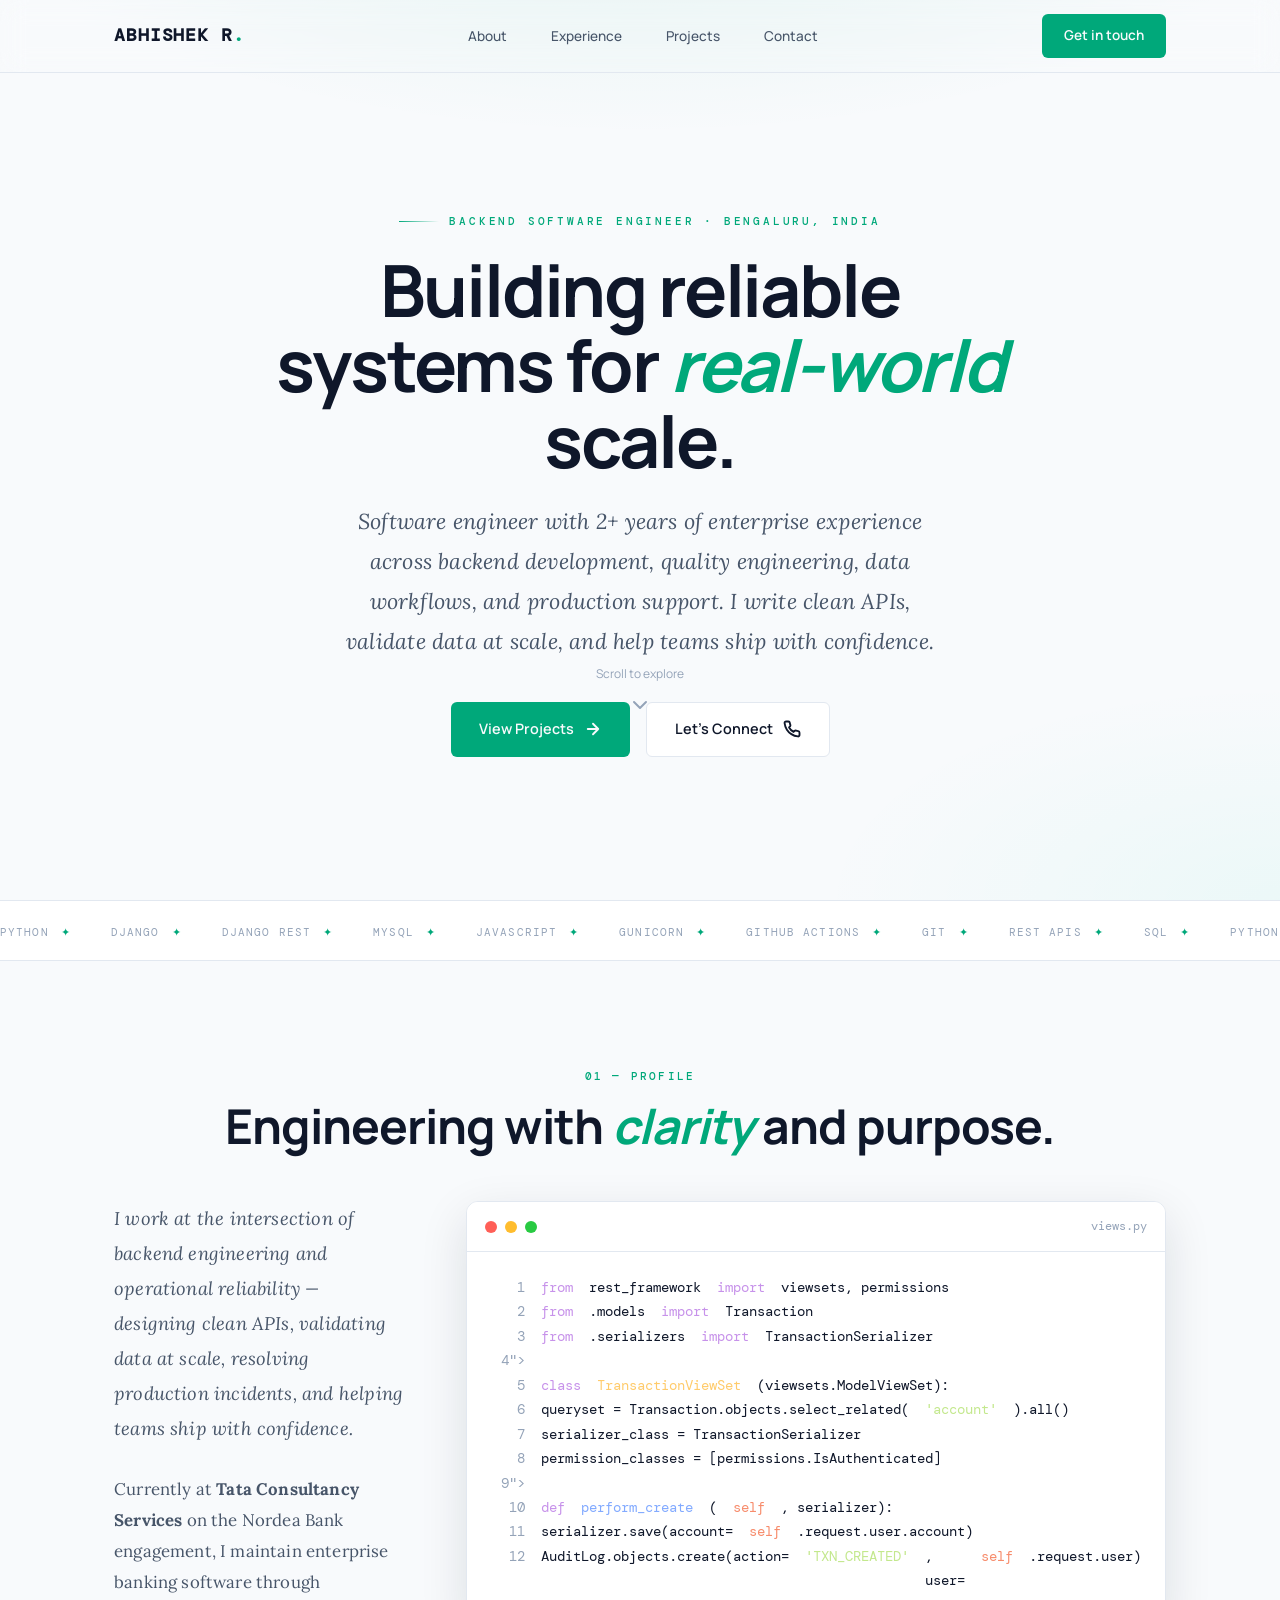
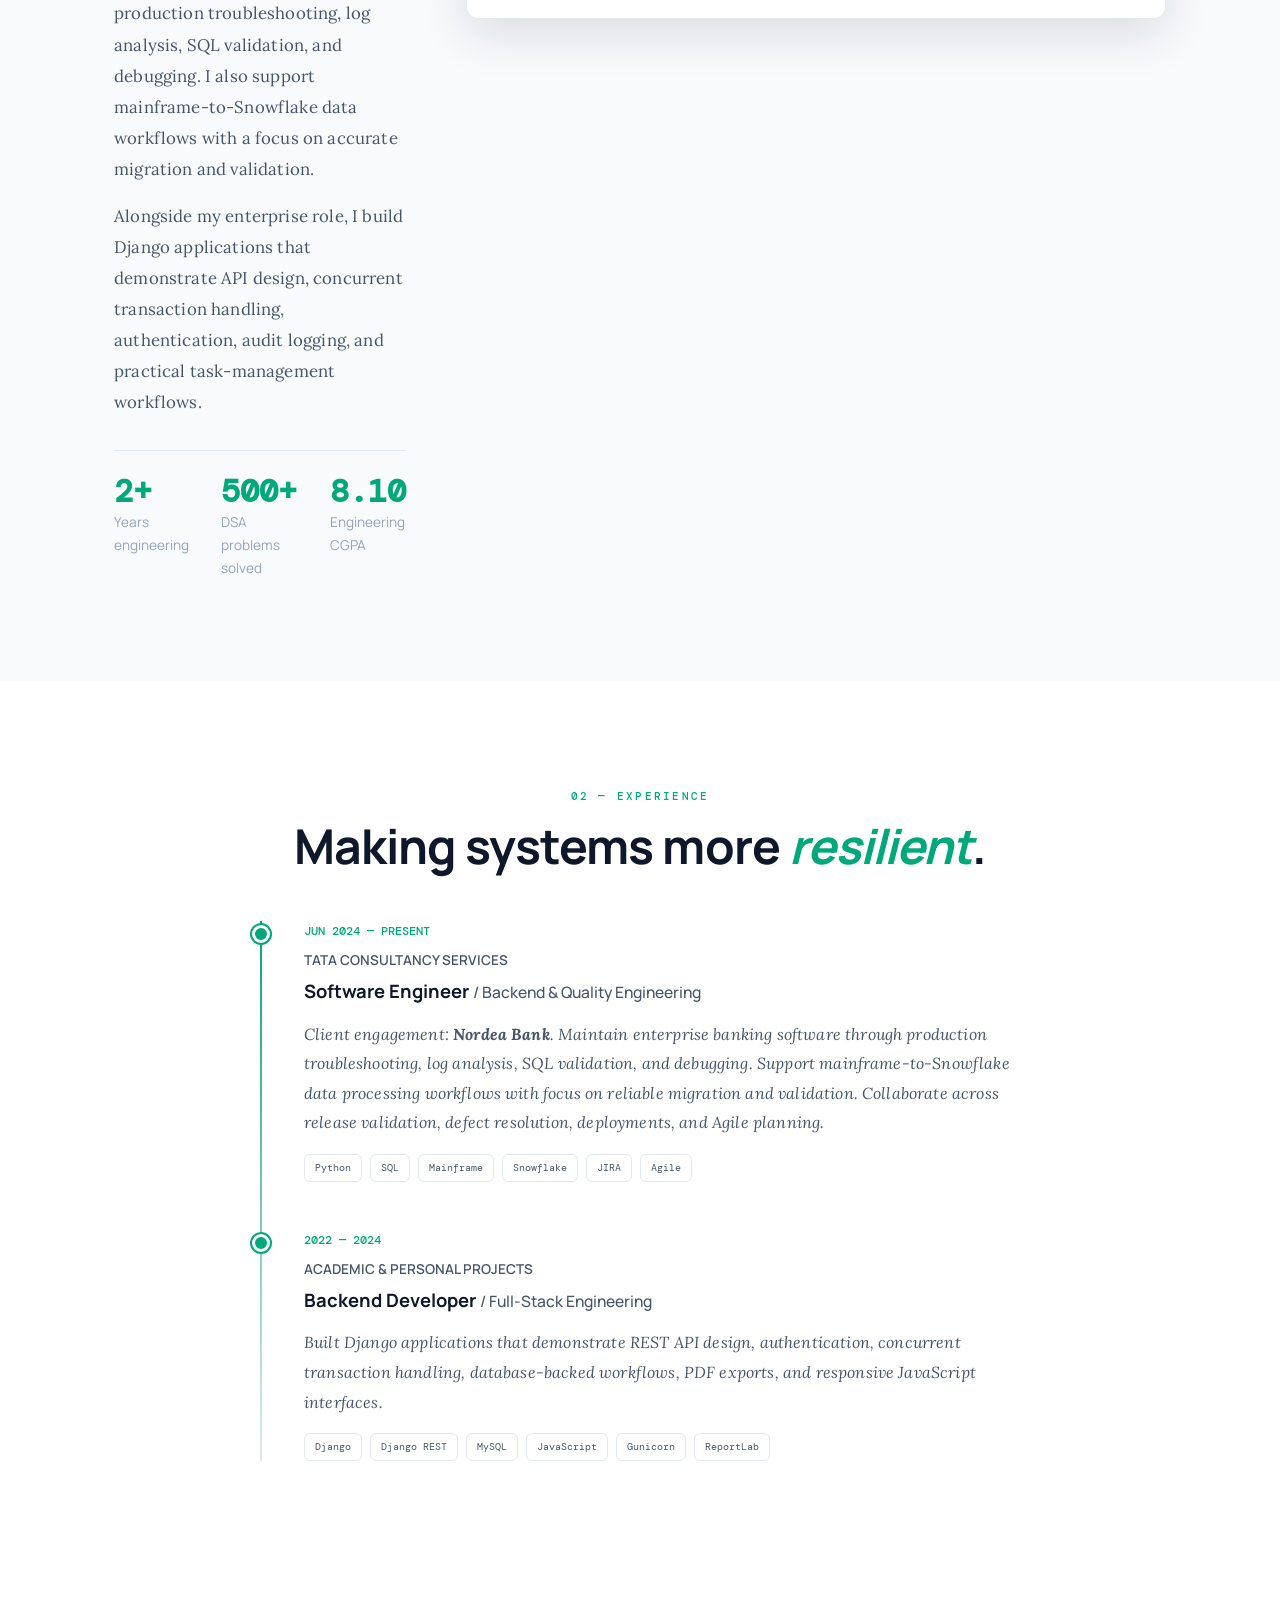
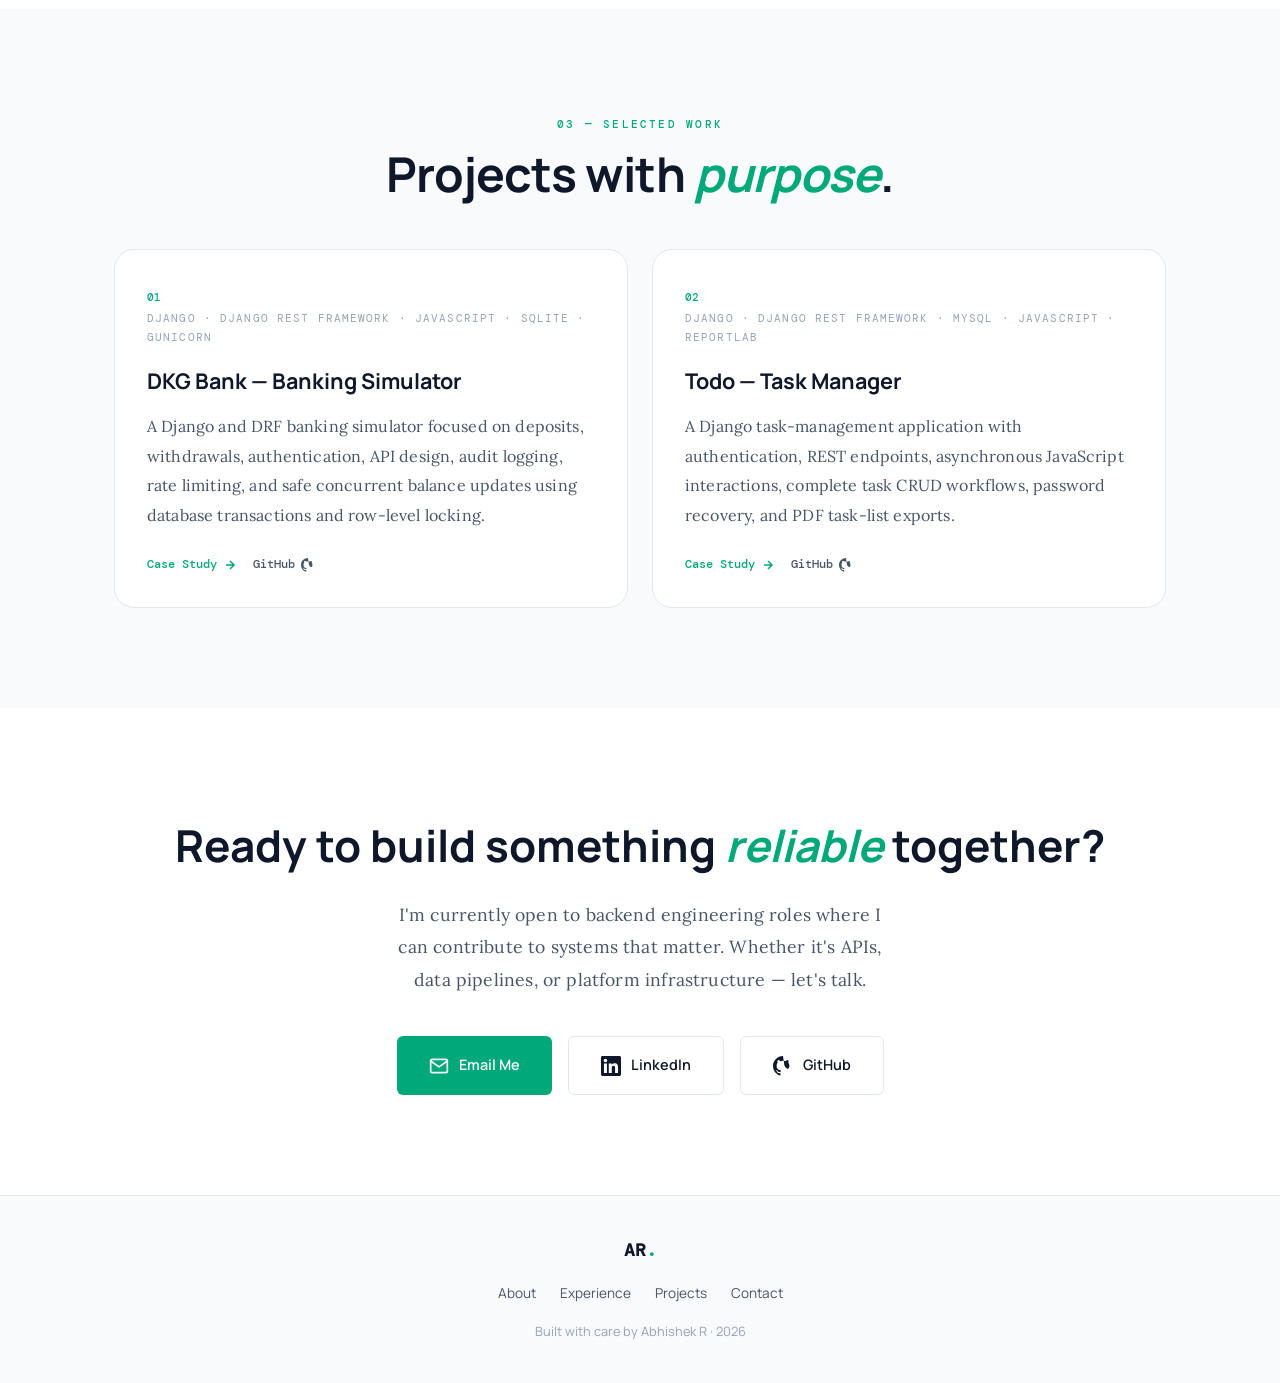
==== commit 08a47144: "Portfolio" ====
--- a/index.html
+++ b/index.html
@@ -20,7 +20,7 @@
   <!-- Navigation -->
   <nav class="nav" role="navigation" aria-label="Main navigation">
     <div class="container nav-inner">
-      <a href="#top" class="logo" aria-label="Abhishek R - Home">ABISHEK R<span>.</span></a>
+      <a href="#top" class="logo" aria-label="Abhishek R - Home">ABHISHEK R<span>.</span></a>
       <ul class="nav-links" id="navLinks">
         <li><a href="#about">About</a></li>
         <li><a href="#experience">Experience</a></li>
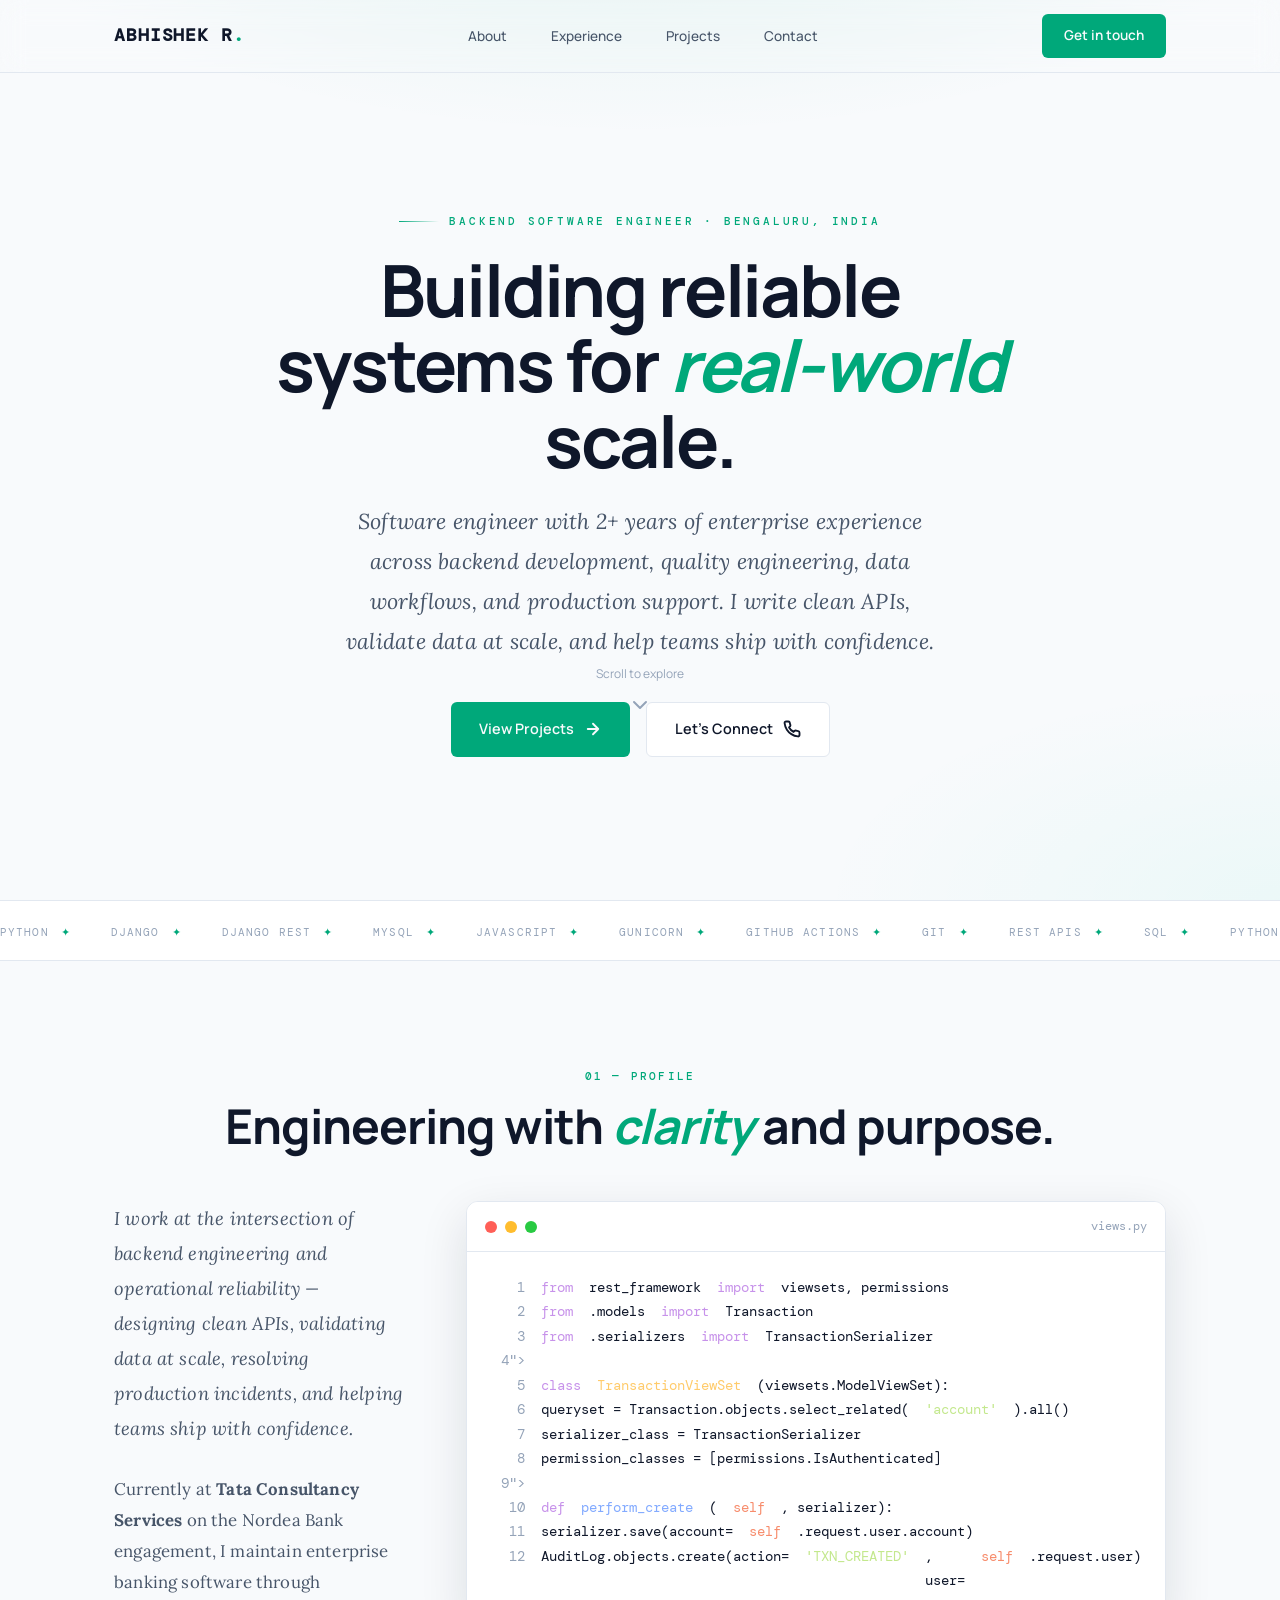
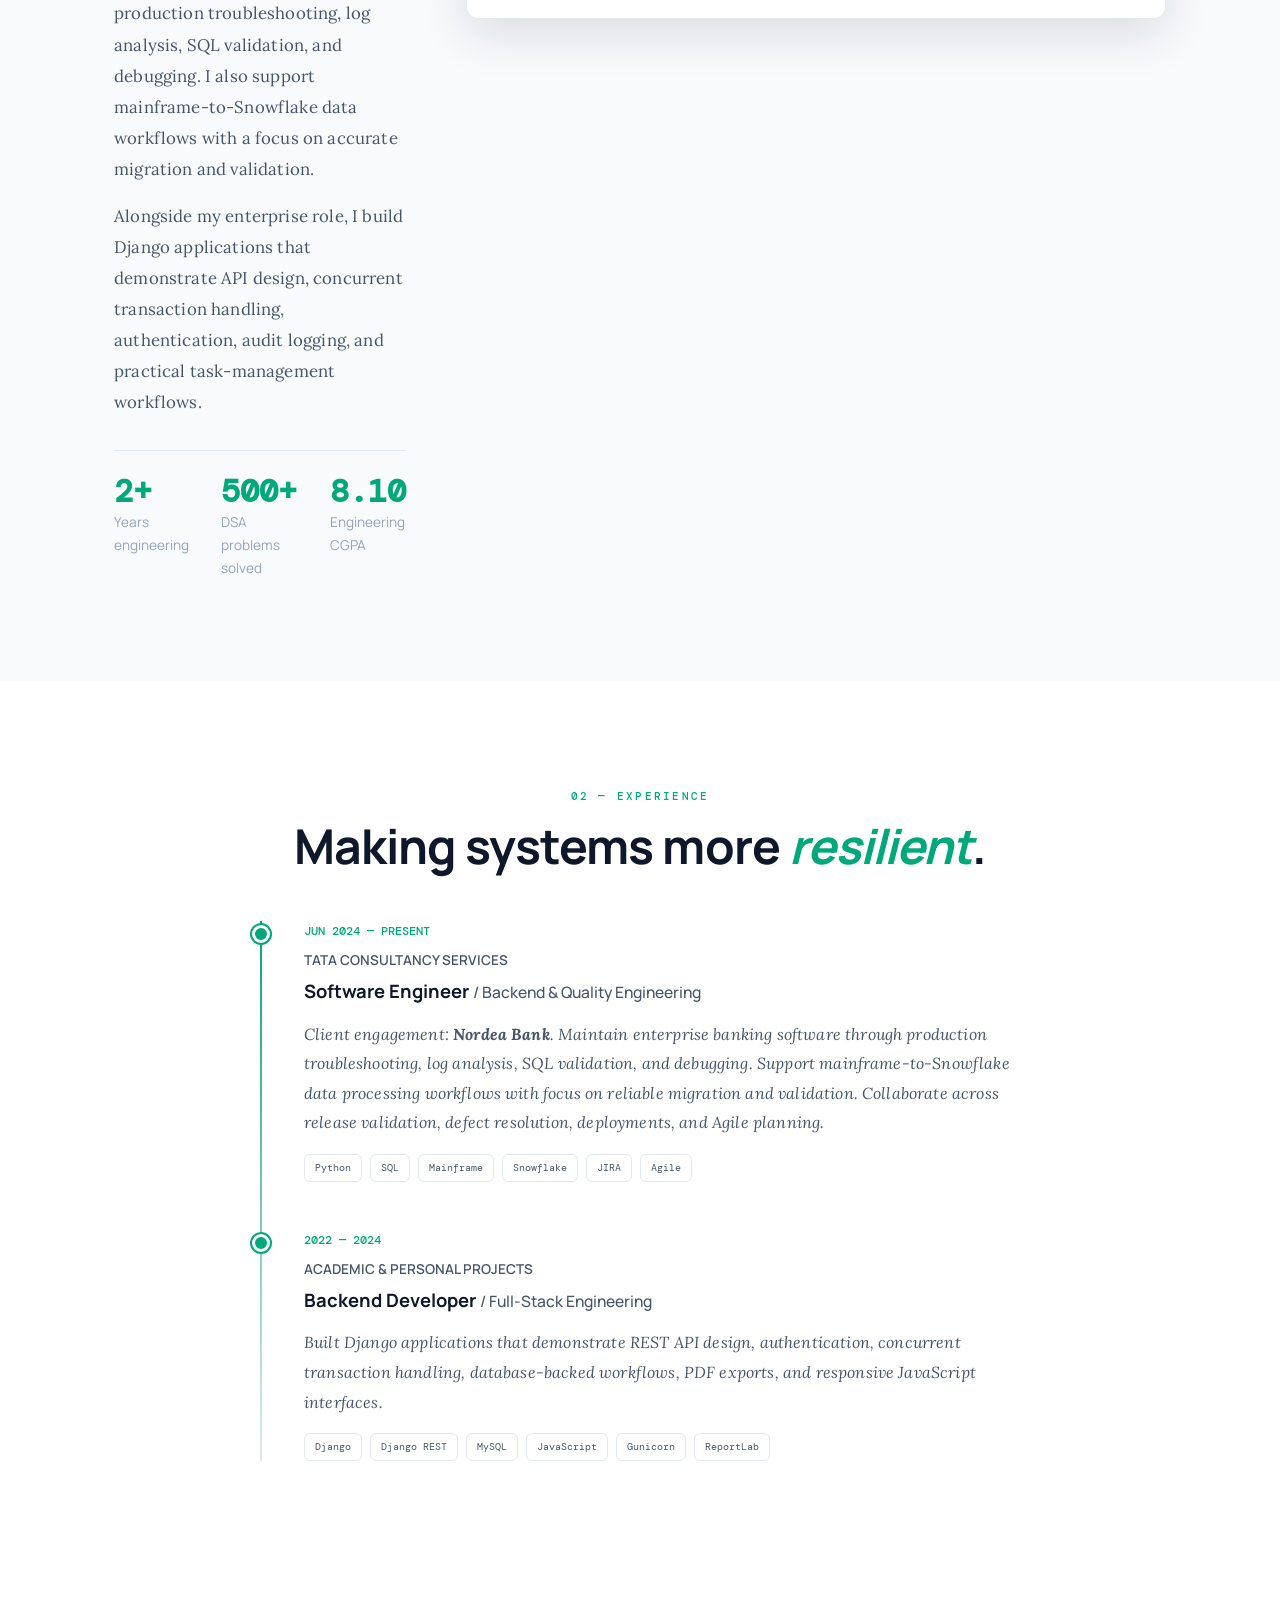
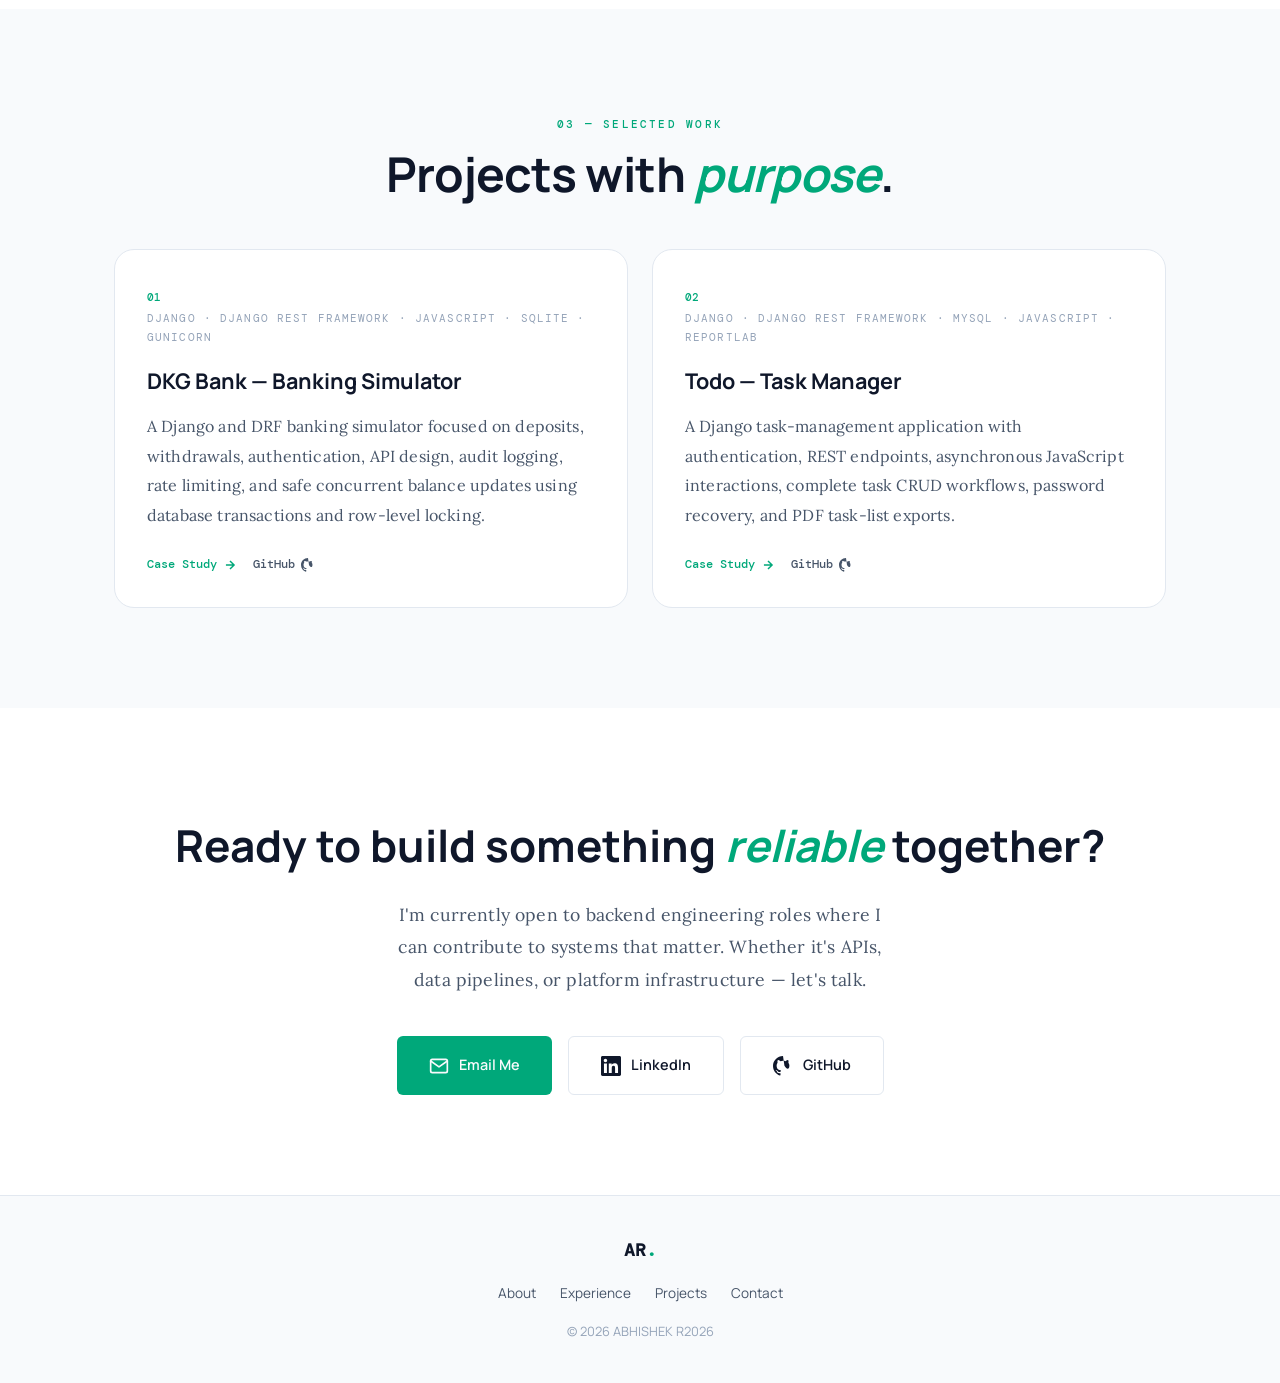
==== commit f58a14f6: "Portfolio" ====
--- a/index.html
+++ b/index.html
@@ -309,7 +309,7 @@
           <a href="#projects">Projects</a>
           <a href="#contact">Contact</a>
         </nav>
-        <p class="footer-copy">Built with care by Abhishek R · <span id="year"></span></p>
+        <p class="footer-copy">© 2026 ABHISHEK R<span id="year"></span></p>
       </div>
     </div>
   </footer>
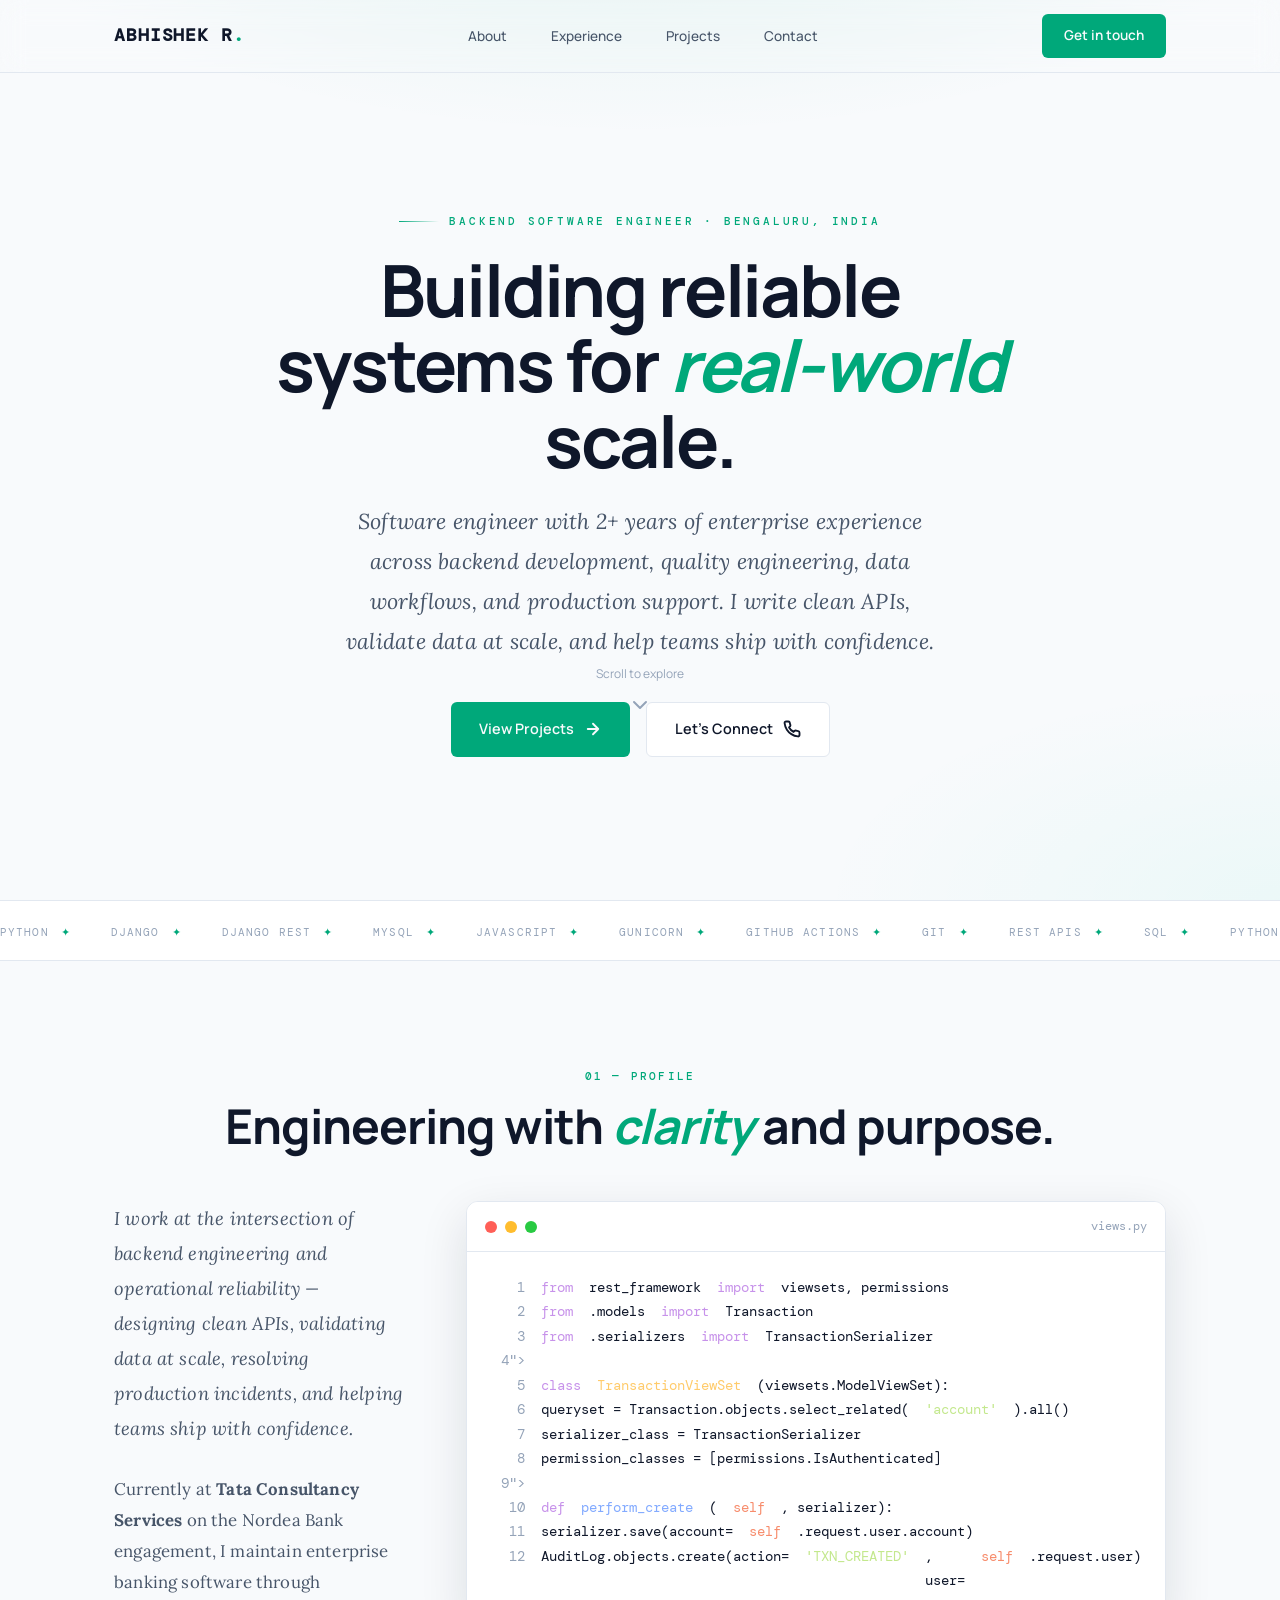
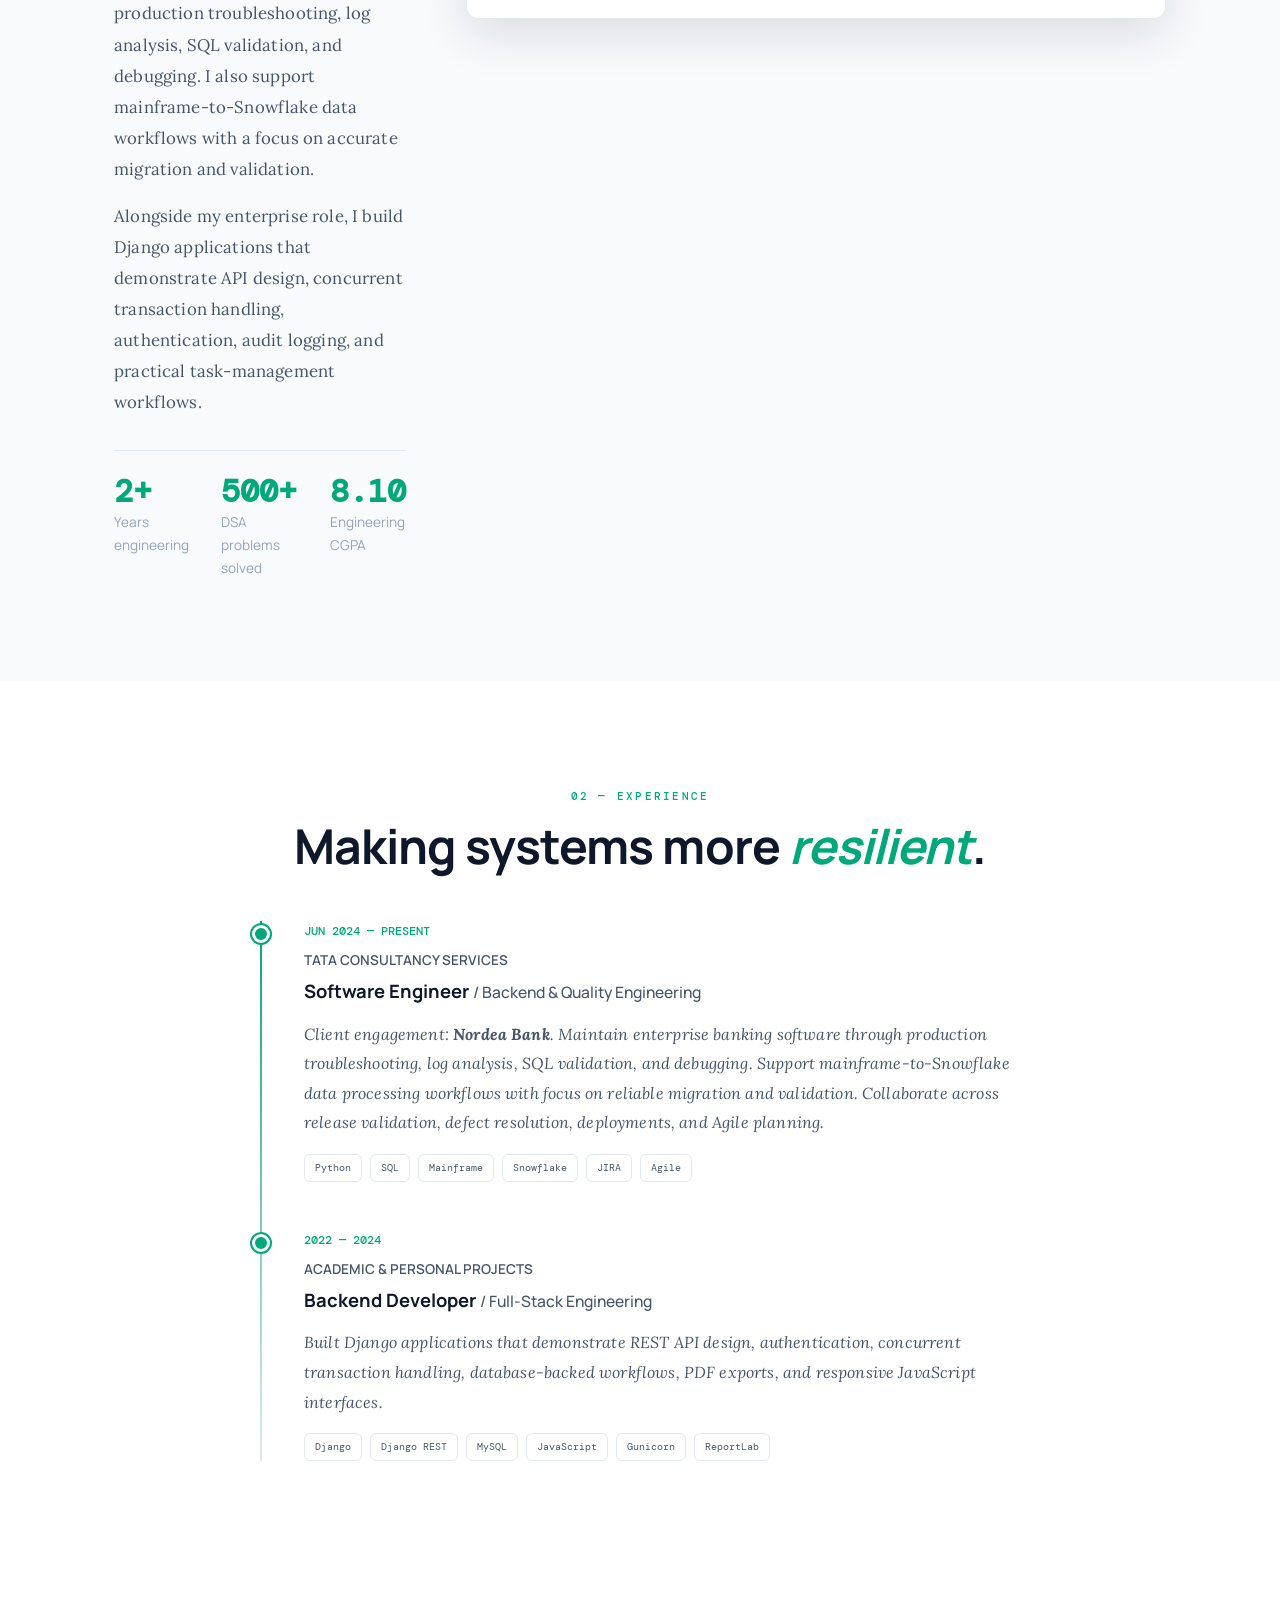
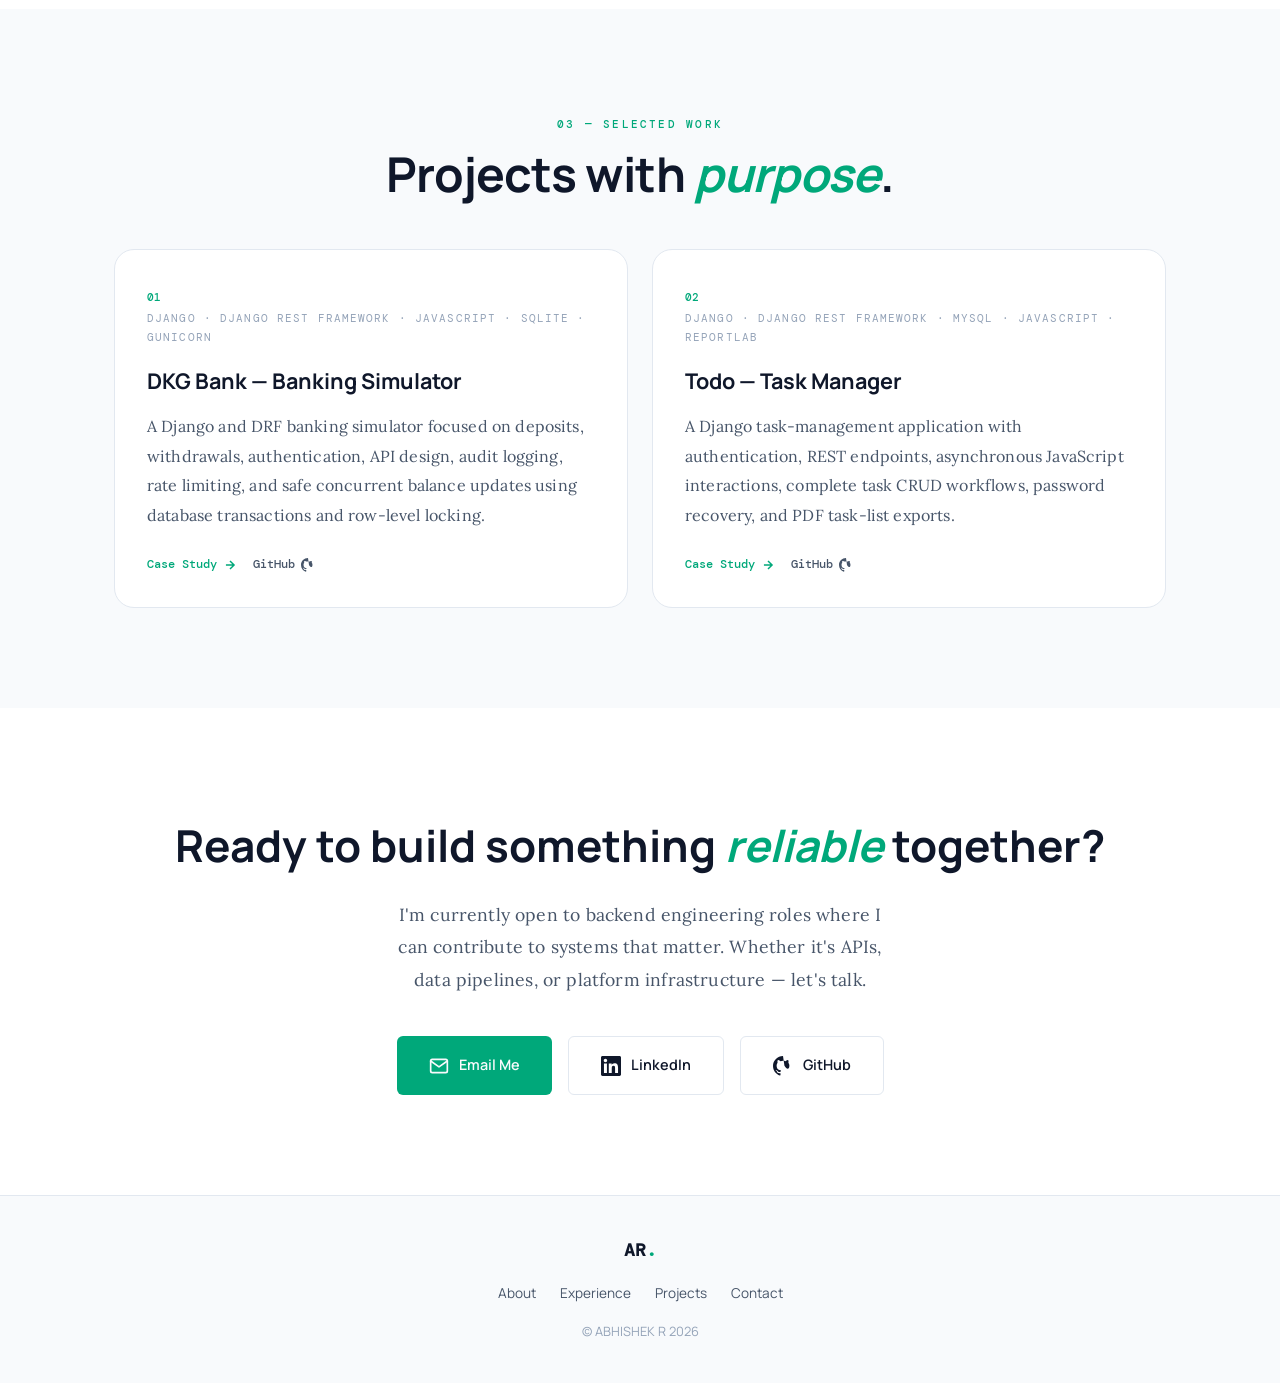
==== commit 5353a045: "Portfolio" ====
--- a/index.html
+++ b/index.html
@@ -309,7 +309,7 @@
           <a href="#projects">Projects</a>
           <a href="#contact">Contact</a>
         </nav>
-        <p class="footer-copy">© 2026 ABHISHEK R<span id="year"></span></p>
+        <p class="footer-copy">© ABHISHEK R <span id="year"></span></p>
       </div>
     </div>
   </footer>
